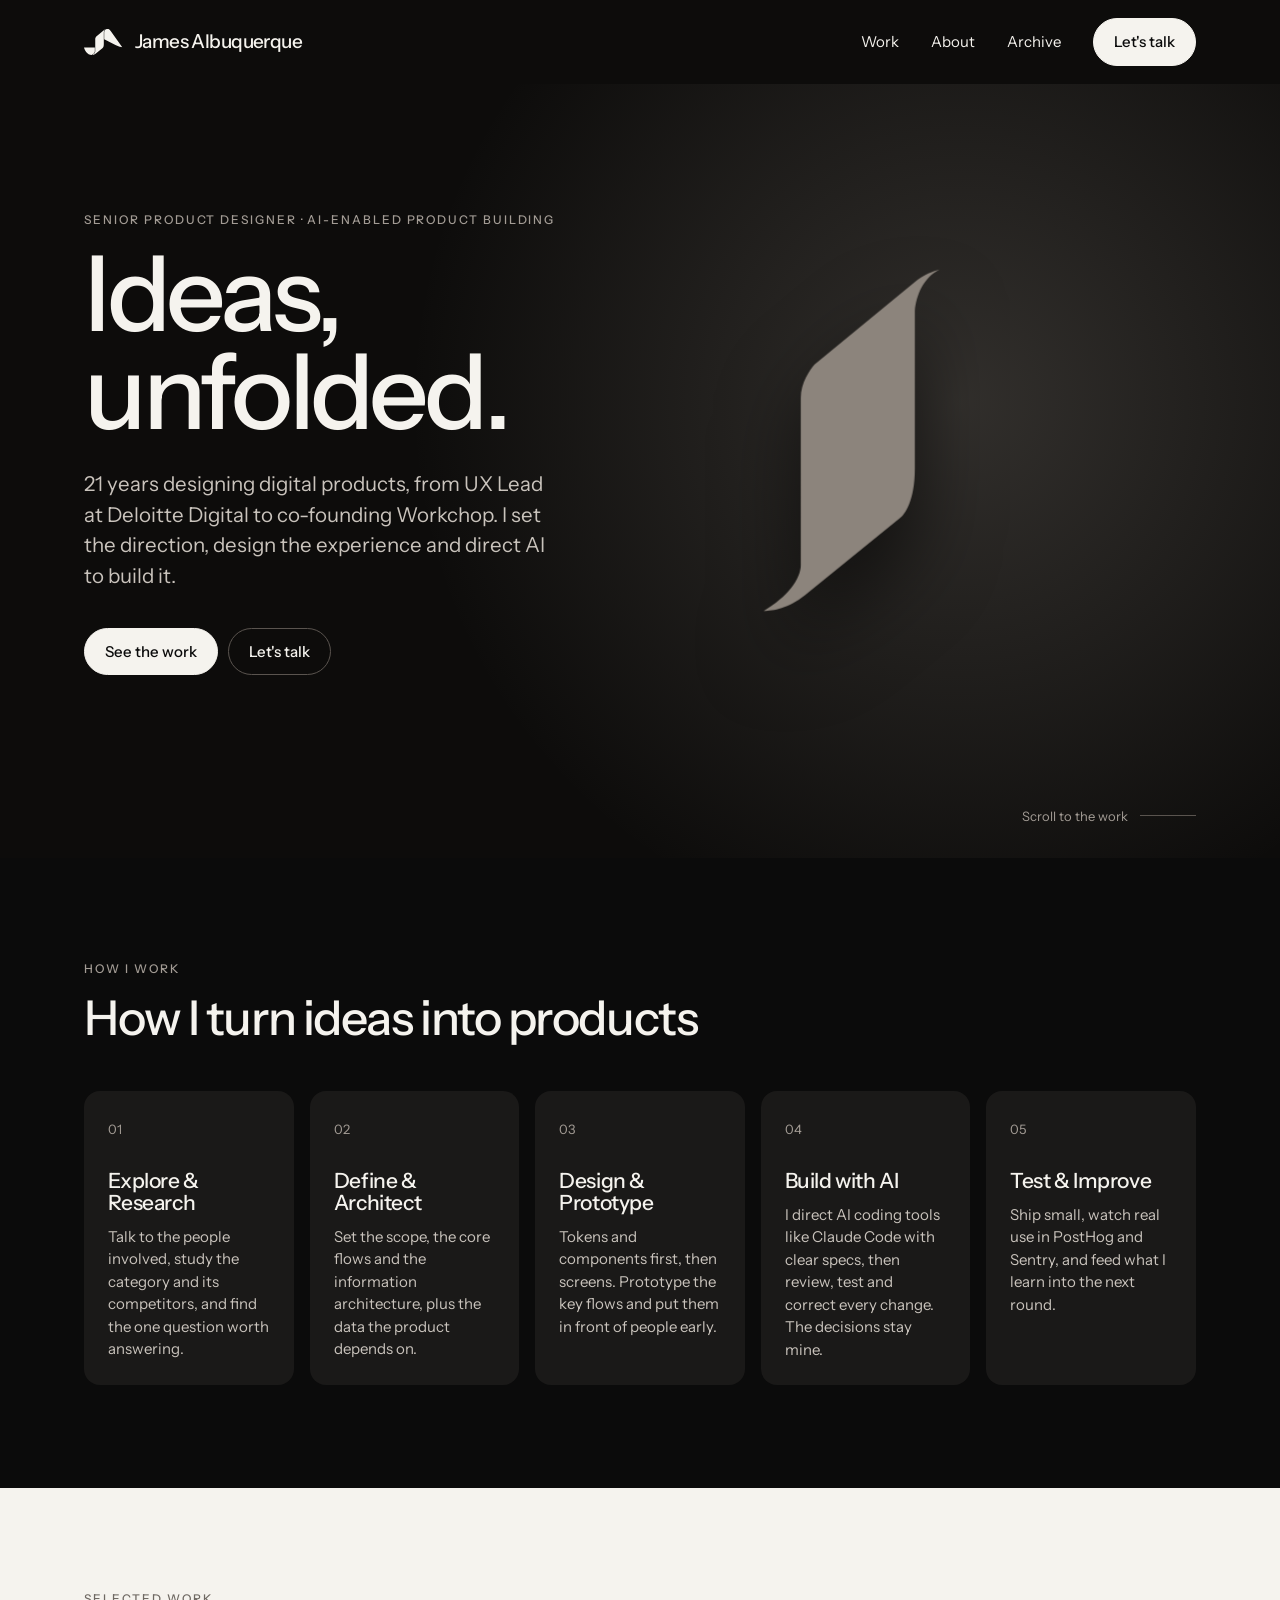
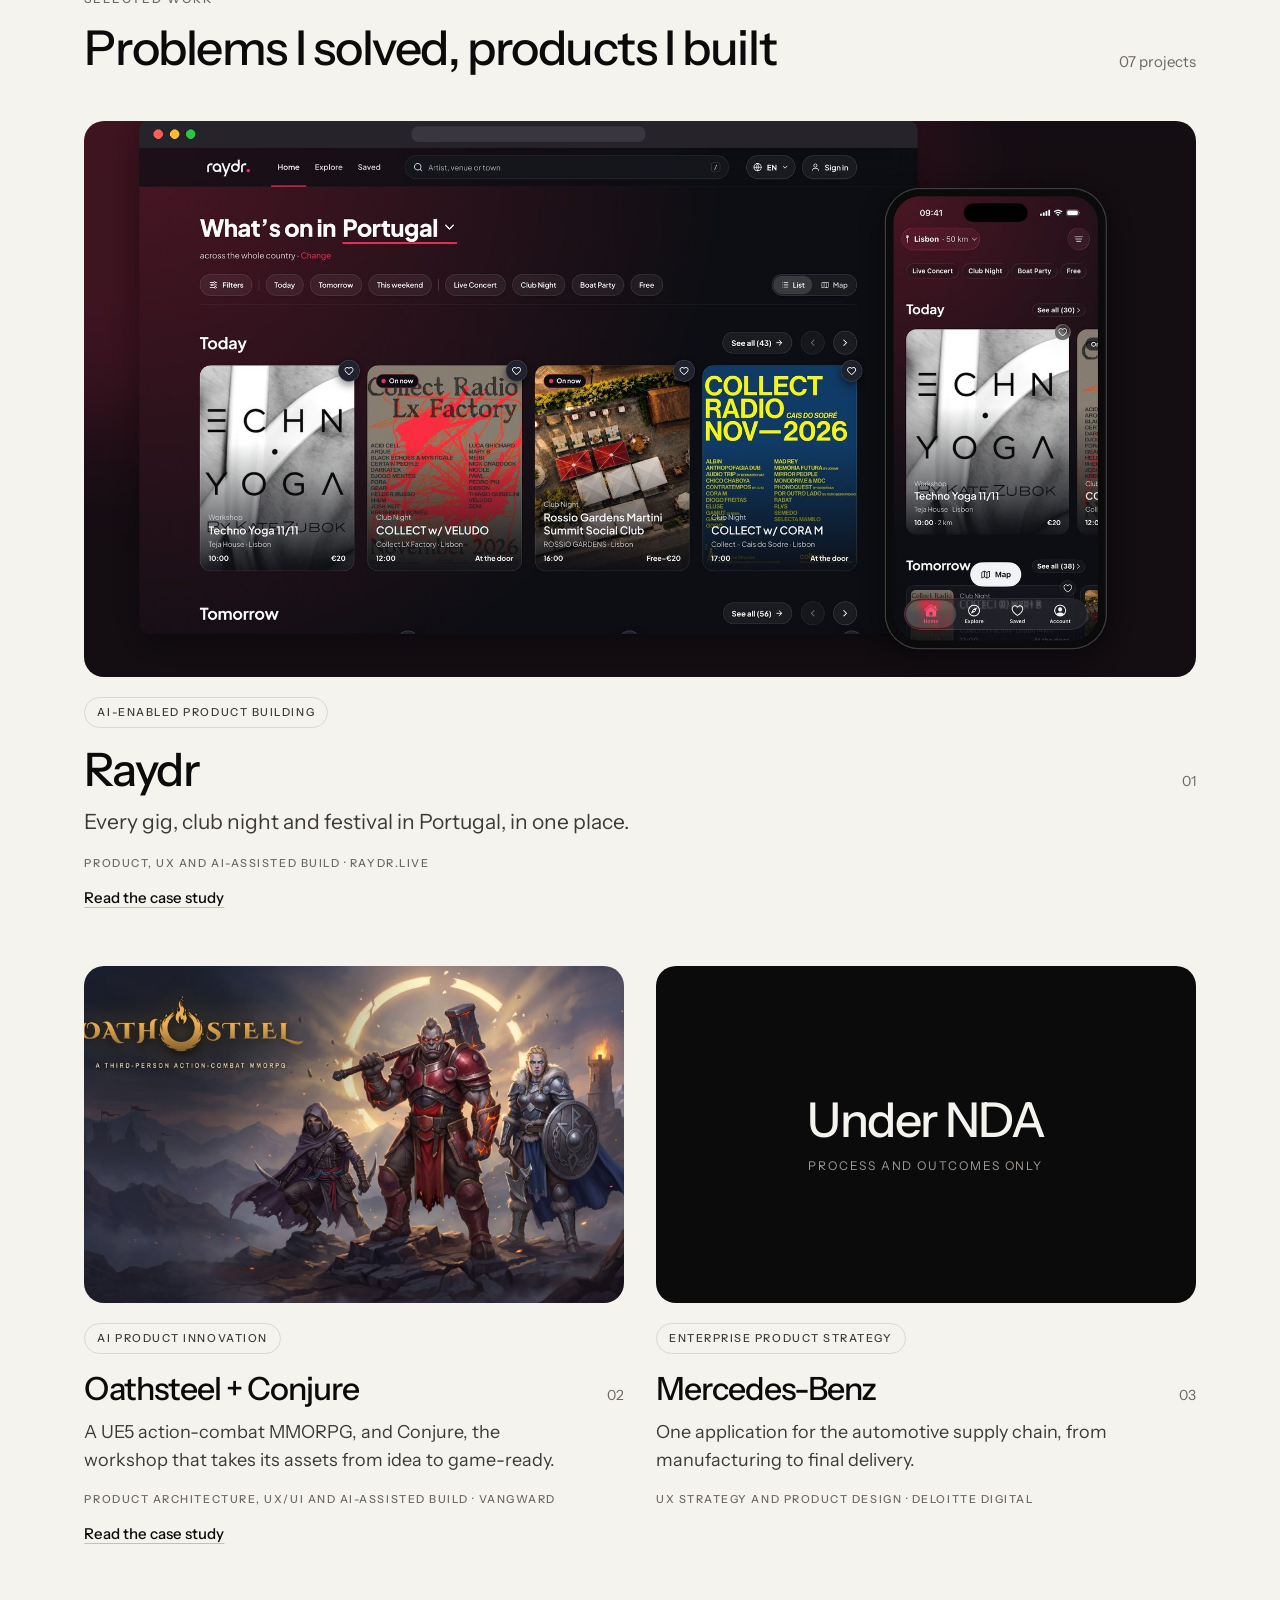
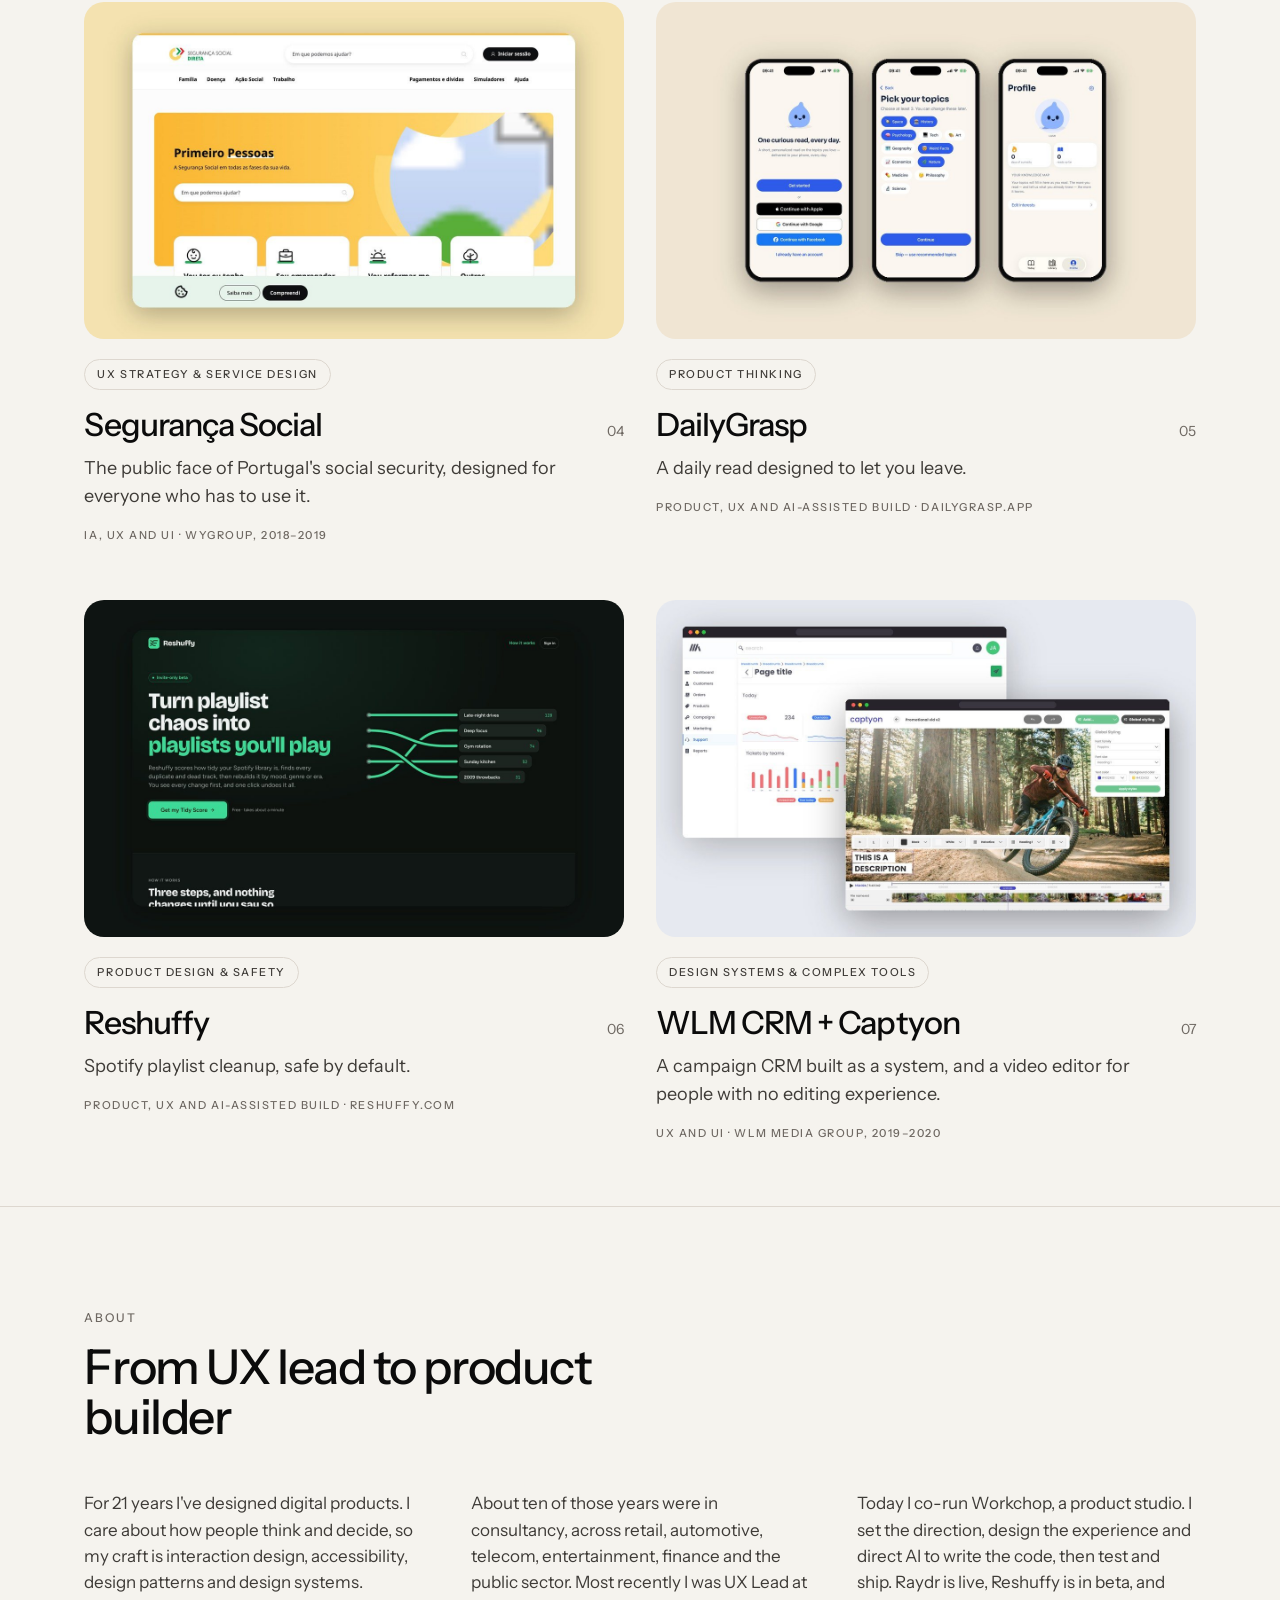
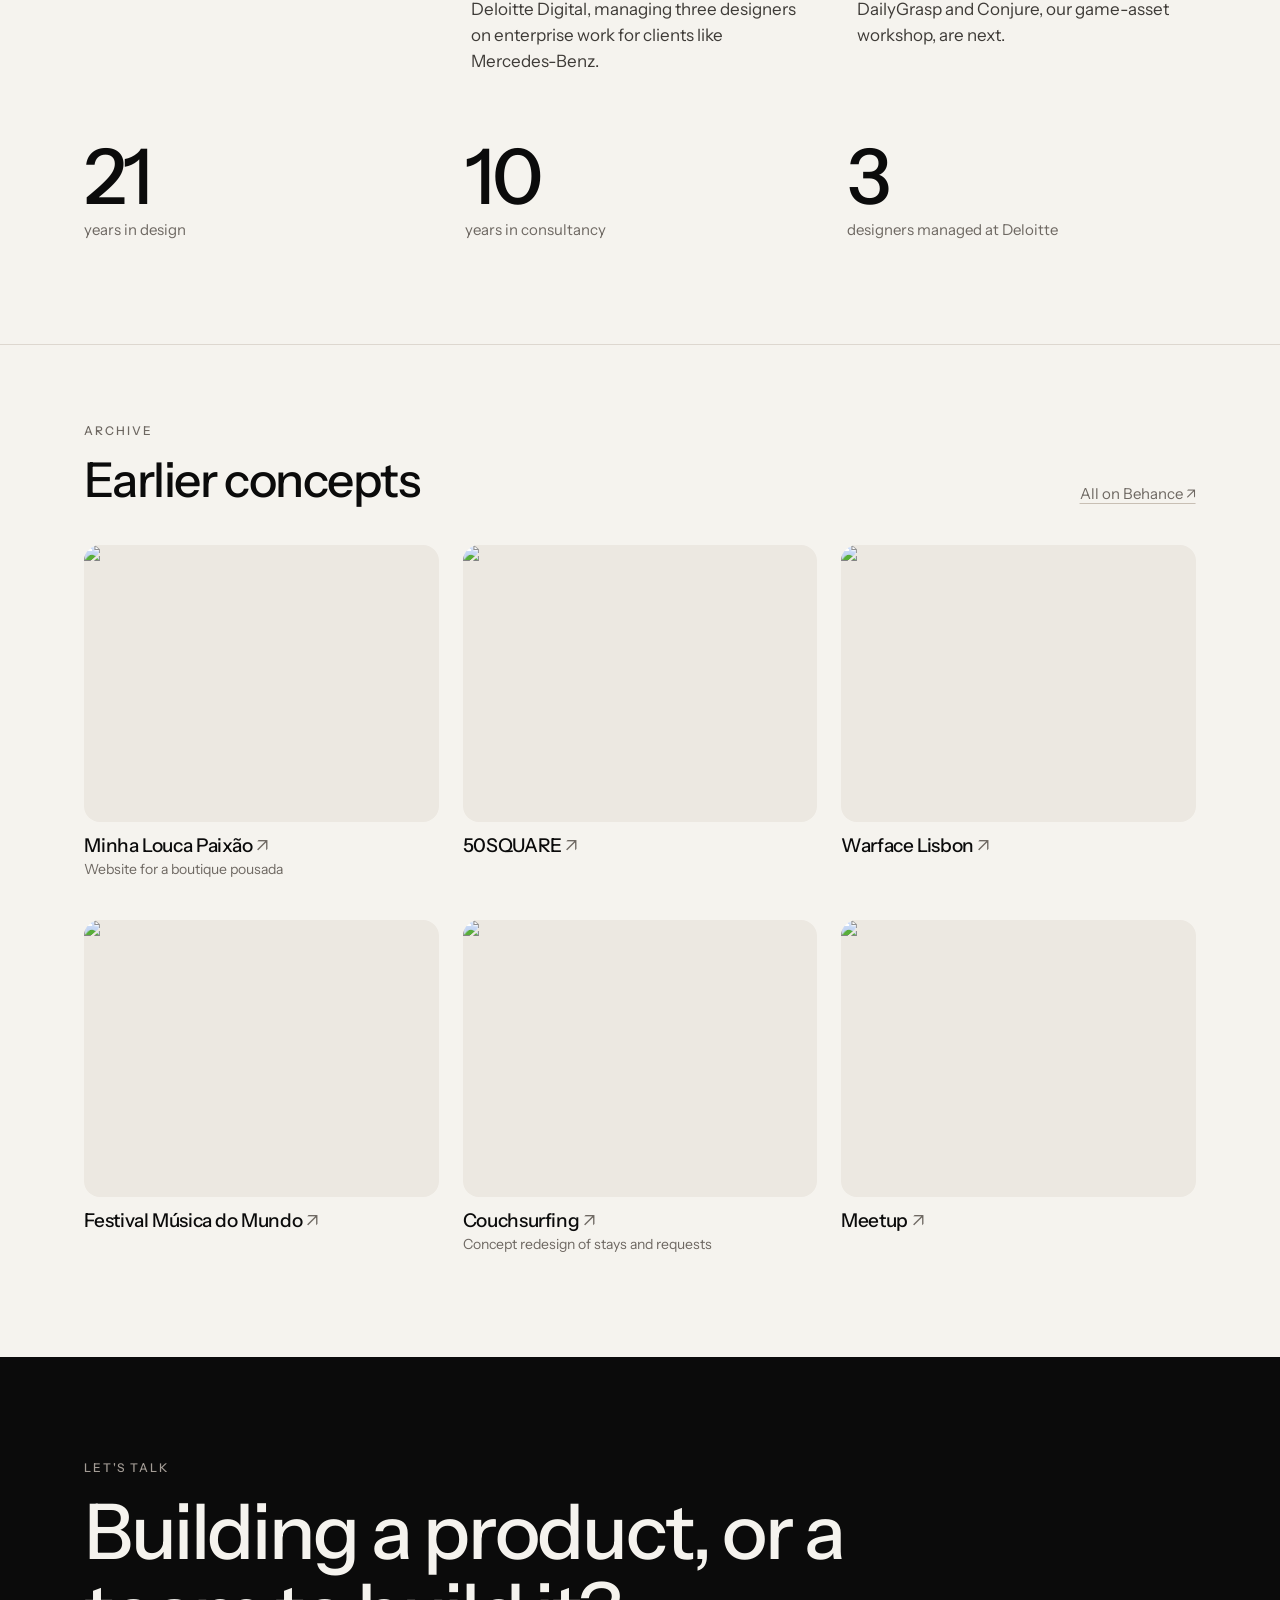
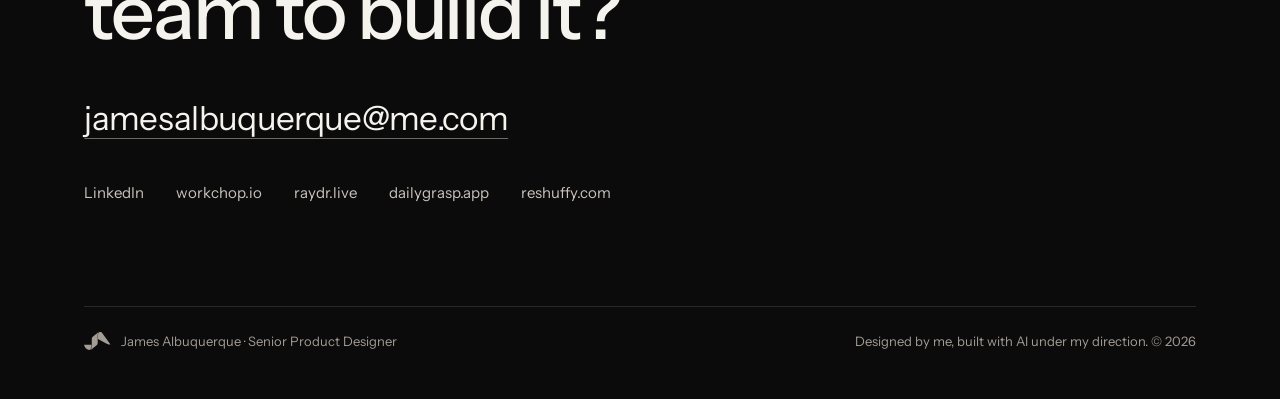
==== index.html @ 9eaddeca "Version the stylesheet link so updates show without a hard refresh Co-Authored-By: Claude Opus 5.5 <" ====
<!doctype html>
<html lang="en">
<head>
<meta charset="utf-8">
<meta name="viewport" content="width=device-width, initial-scale=1">
<title>James Albuquerque · Senior Product Designer</title>
<meta name="description" content="Senior Product Designer with 21 years in digital products, from UX Lead at Deloitte Digital to co-founding Workchop. AI-enabled product building.">
<meta property="og:title" content="James Albuquerque · Senior Product Designer">
<meta property="og:description" content="Ideas, unfolded. 21 years designing digital products. I set the direction, design the experience and direct AI to build it.">
<meta property="og:image" content="https://jamesalbuquerque.com/assets/og.jpg">
<meta property="og:type" content="website">
<meta name="twitter:card" content="summary_large_image">
<link rel="icon" href="assets/favicon.svg" type="image/svg+xml">
<link rel="preconnect" href="https://fonts.googleapis.com">
<link rel="preconnect" href="https://fonts.gstatic.com" crossorigin>
<link rel="stylesheet" href="https://fonts.googleapis.com/css2?family=Instrument+Sans:wght@400;500&display=swap">
<link rel="stylesheet" href="assets/site.css?v=05ca6ed">
</head>
<body>

<svg width="0" height="0" style="position:absolute" aria-hidden="true">
  <symbol id="ja" viewBox="0 0 186 126">
    <path d="M0 89.3013H52.5V108.801C52.500 111.422 50.977 113.938 49.413 115.930C46.879 119.158 43.536 121.727 40.000 123.768L37.000 125.500C16 125.5 2.66667 101.301 0 89.3013Z"/>
    <path d="M122.5 2.06897C118.5 -0.698238 110.714 -0.412355 107 1.30183C100.5 4.30183 98.3333 12.2357 98 15.0692V49.5692L152.5 78.0692C168.1 86.0692 181 88.0692 185.5 88.0692L131 11.5692C127.8 6.76917 124 3.2357 122.5 2.06897Z"/>
    <path d="M56 119.801C50 124.601 44.5 125.5 41 125.5C49.660 120.500 54.5 113.801 54.5 108.801V88.8013V47.8013C54.5 42.6013 57.8333 37.6346 59.5 35.8013L96 5.80127C99 3.30127 103 1.80127 105 1.30127C99 4.30127 96.5 10.8013 96 16.3013V73.8013C96 85.4013 92.3333 90.6346 90.5 91.8013L56 119.801Z"/>
  </symbol>
</svg>

<header class="nav" id="nav">
  <div class="wrap">
    <a class="lockup" href="#top" aria-label="James Albuquerque, home"><svg viewBox="0 0 186 126" aria-hidden="true"><use href="#ja" fill="currentColor"/></svg><span>James Albuquerque</span></a>
    <nav class="links" aria-label="Main">
      <a href="#work">Work</a>
      <a href="#about" class="hide-m">About</a>
      <a href="#archive" class="hide-m">Archive</a>
      <a class="btn dark" href="#contact">Let's talk</a>
    </nav>
  </div>
</header>

<main id="top">
  <section class="stage-hero" id="hero">
    <div class="glow" aria-hidden="true"></div>
    <div class="wrap">
      <div class="copy">
        <p class="eyebrow">Senior Product Designer · AI-enabled Product Building</p>
        <h1>Ideas,<br>unfolded.</h1>
        <p class="lede">21 years designing digital products, from UX Lead at Deloitte Digital to co-founding Workchop. I set the direction, design the experience and direct AI to build it.</p>
        <div class="hero-cta">
          <a class="btn light" href="#work">See the work</a>
          <a class="btn outline" href="#contact">Let's talk</a>
        </div>
      </div>
      <div class="stage" aria-hidden="true">
        <svg id="heroMark" viewBox="-12 -12 210 150">
          <path class="r-bowl" d="M0 89.3013H52.5V108.801C52.500 111.422 50.977 113.938 49.413 115.930C46.879 119.158 43.536 121.727 40.000 123.768L37.000 125.500C16 125.5 2.66667 101.301 0 89.3013Z"/>
          <path class="r-wedge" d="M122.5 2.06897C118.5 -0.698238 110.714 -0.412355 107 1.30183C100.5 4.30183 98.3333 12.2357 98 15.0692V49.5692L152.5 78.0692C168.1 86.0692 181 88.0692 185.5 88.0692L131 11.5692C127.8 6.76917 124 3.2357 122.5 2.06897Z"/>
          <path class="r-stem" d="M56 119.801C50 124.601 44.5 125.5 41 125.5C49.660 120.500 54.5 113.801 54.5 108.801V88.8013V47.8013C54.5 42.6013 57.8333 37.6346 59.5 35.8013L96 5.80127C99 3.30127 103 1.80127 105 1.30127C99 4.30127 96.5 10.8013 96 16.3013V73.8013C96 85.4013 92.3333 90.6346 90.5 91.8013L56 119.801Z"/>
        </svg>
      </div>
    </div>
    <a class="scroll-cue" href="#work">Scroll to the work</a>
  </section>

  <section class="how" aria-labelledby="how-h">
    <div class="wrap">
      <p class="eyebrow">How I work</p>
      <h2 id="how-h">How I turn ideas into products</h2>
      <ol class="steps">
        <li><span class="n">01</span><h3>Explore &amp; Research</h3><p>Talk to the people involved, study the category and its competitors, and find the one question worth answering.</p></li>
        <li><span class="n">02</span><h3>Define &amp; Architect</h3><p>Set the scope, the core flows and the information architecture, plus the data the product depends on.</p></li>
        <li><span class="n">03</span><h3>Design &amp; Prototype</h3><p>Tokens and components first, then screens. Prototype the key flows and put them in front of people early.</p></li>
        <li><span class="n">04</span><h3>Build with AI</h3><p>I direct AI coding tools like Claude Code with clear specs, then review, test and correct every change. The decisions stay mine.</p></li>
        <li><span class="n">05</span><h3>Test &amp; Improve</h3><p>Ship small, watch real use in PostHog and Sentry, and feed what I learn into the next round.</p></li>
      </ol>
    </div>
  </section>

  <section class="work" id="work" aria-labelledby="work-h">
    <div class="wrap">
      <div class="work-head">
        <div><p class="eyebrow">Selected work</p><h2 id="work-h">Problems I solved, products I built</h2></div>
        <span class="count">07 projects</span>
      </div>
      <div class="grid">
        <a class="case wide" href="raydr">
          <div class="cover"><img src="assets/raydr.jpg" alt="Raydr on desktop and mobile, showing what's on in Portugal tonight" width="2000" height="1000"></div>
          <span class="tag">AI-enabled Product Building</span>
          <div class="title-row"><h3>Raydr</h3><span class="num">01</span></div>
          <p>Every gig, club night and festival in Portugal, in one place.</p>
          <span class="role">Product, UX and AI-assisted build · raydr.live</span>
          <span class="more">Read the case study</span>
        </a>
        <a class="case" href="oathsteel">
          <div class="cover"><img src="assets/oathsteel.jpg" alt="Oathsteel key art: three warriors from the game's factions" width="968" height="540" loading="lazy"></div>
          <span class="tag">AI Product Innovation</span>
          <div class="title-row"><h3>Oathsteel + Conjure</h3><span class="num">02</span></div>
          <p>A UE5 action-combat MMORPG, and Conjure, the workshop that takes its assets from idea to game-ready.</p>
          <span class="role">Product architecture, UX/UI and AI-assisted build · Vangward</span>
          <span class="more">Read the case study</span>
        </a>
        <div class="case">
          <div class="cover nda"><strong>Under NDA</strong><span>Process and outcomes only</span></div>
          <span class="tag">Enterprise Product Strategy</span>
          <div class="title-row"><h3>Mercedes-Benz</h3><span class="num">03</span></div>
          <p>One application for the automotive supply chain, from manufacturing to final delivery.</p>
          <span class="role">UX strategy and product design · Deloitte Digital</span>
        </div>
        <div class="case">
          <div class="cover"><img src="assets/seguranca-social.jpg" alt="Segurança Social website screens" width="1216" height="760" loading="lazy"></div>
          <span class="tag">UX Strategy &amp; Service Design</span>
          <div class="title-row"><h3>Segurança Social</h3><span class="num">04</span></div>
          <p>The public face of Portugal's social security, designed for everyone who has to use it.</p>
          <span class="role">IA, UX and UI · WYgroup, 2018–2019</span>
        </div>
        <div class="case">
          <div class="cover"><img src="assets/dailygrasp.jpg" alt="DailyGrasp app screens" width="1216" height="760" loading="lazy"></div>
          <span class="tag">Product Thinking</span>
          <div class="title-row"><h3>DailyGrasp</h3><span class="num">05</span></div>
          <p>A daily read designed to let you leave.</p>
          <span class="role">Product, UX and AI-assisted build · dailygrasp.app</span>
        </div>
        <div class="case">
          <div class="cover"><img src="assets/reshuffy.jpg" alt="Reshuffy playlist cleanup screens" width="1216" height="760" loading="lazy"></div>
          <span class="tag">Product Design &amp; Safety</span>
          <div class="title-row"><h3>Reshuffy</h3><span class="num">06</span></div>
          <p>Spotify playlist cleanup, safe by default.</p>
          <span class="role">Product, UX and AI-assisted build · reshuffy.com</span>
        </div>
        <div class="case">
          <div class="cover"><img src="assets/wlm-captyon.jpg" alt="WLM CRM and Captyon video editor screens" width="1216" height="760" loading="lazy"></div>
          <span class="tag">Design Systems &amp; Complex Tools</span>
          <div class="title-row"><h3>WLM CRM + Captyon</h3><span class="num">07</span></div>
          <p>A campaign CRM built as a system, and a video editor for people with no editing experience.</p>
          <span class="role">UX and UI · WLM Media Group, 2019–2020</span>
        </div>
      </div>
    </div>
  </section>

  <section class="about" id="about" aria-labelledby="about-h">
    <div class="wrap">
      <p class="eyebrow">About</p>
      <h2 id="about-h">From UX lead to product builder</h2>
      <div class="cols">
        <p>For 21 years I've designed digital products. I care about how people think and decide, so my craft is interaction design, accessibility, design patterns and design systems.</p>
        <p>About ten of those years were in consultancy, across retail, automotive, telecom, entertainment, finance and the public sector. Most recently I was UX Lead at Deloitte Digital, managing three designers on enterprise work for clients like Mercedes-Benz.</p>
        <p>Today I co-run Workchop, a product studio. I set the direction, design the experience and direct AI to write the code, then test and ship. Raydr is live, Reshuffy is in beta, and DailyGrasp and Conjure, our game-asset workshop, are next.</p>
      </div>
      <div class="stats">
        <div><b>21</b><span>years in design</span></div>
        <div><b>10</b><span>years in consultancy</span></div>
        <div><b>3</b><span>designers managed at Deloitte</span></div>
      </div>
    </div>
  </section>

  <section class="archive" id="archive" aria-labelledby="arch-h">
    <div class="wrap">
      <div class="work-head" style="margin-bottom:0">
        <div><p class="eyebrow">Archive</p><h2 id="arch-h">Earlier concepts</h2></div>
        <a class="count" href="https://www.behance.net/jamesalbuquerque" target="_blank" rel="noopener">All on Behance ↗</a>
      </div>
      <div class="arch-grid">
        <a class="arch" href="https://www.behance.net/gallery/18510419/Minha-Louca-Paixao" target="_blank" rel="noopener">
          <div class="cover"><img src="https://mir-s3-cdn-cf.behance.net/projects/404/18510419.548e0acb9b30e.png" alt="Minha Louca Paixão cover" loading="lazy"></div>
          <h3>Minha Louca Paixão <span aria-hidden="true">↗</span></h3><p>Website for a boutique pousada</p>
        </a>
        <a class="arch" href="https://www.behance.net/gallery/16834649/50SQUARE" target="_blank" rel="noopener">
          <div class="cover"><img src="https://mir-s3-cdn-cf.behance.net/projects/404/16834649.548b92c5024e8.jpg" alt="50SQUARE cover" loading="lazy"></div>
          <h3>50SQUARE <span aria-hidden="true">↗</span></h3>
        </a>
        <a class="arch" href="https://www.behance.net/gallery/18182931/Warface-Lisbon" target="_blank" rel="noopener">
          <div class="cover"><img src="https://mir-s3-cdn-cf.behance.net/projects/404/18182931.548d8e25e2015.jpg" alt="Warface Lisbon cover" loading="lazy"></div>
          <h3>Warface Lisbon <span aria-hidden="true">↗</span></h3>
        </a>
        <a class="arch" href="https://www.behance.net/gallery/18357269/Festival-Musica-do-Mundo" target="_blank" rel="noopener">
          <div class="cover"><img src="https://mir-s3-cdn-cf.behance.net/projects/404/18357269.548dd0a2c4ffe.png" alt="Festival Música do Mundo cover" loading="lazy"></div>
          <h3>Festival Música do Mundo <span aria-hidden="true">↗</span></h3>
        </a>
        <a class="arch" href="https://www.behance.net/gallery/11444147/Couchsurfing" target="_blank" rel="noopener">
          <div class="cover"><img src="https://mir-s3-cdn-cf.behance.net/projects/404/11444147.548165ac8baaf.jpg" alt="Couchsurfing cover" loading="lazy"></div>
          <h3>Couchsurfing <span aria-hidden="true">↗</span></h3><p>Concept redesign of stays and requests</p>
        </a>
        <a class="arch" href="https://www.behance.net/gallery/10988175/Meetup" target="_blank" rel="noopener">
          <div class="cover"><img src="https://mir-s3-cdn-cf.behance.net/projects/404/10988175.5480c1a993804.jpg" alt="Meetup cover" loading="lazy"></div>
          <h3>Meetup <span aria-hidden="true">↗</span></h3>
        </a>
      </div>
    </div>
  </section>

</main>

<footer class="contact" id="contact">
  <div class="wrap">
    <p class="eyebrow">Let's talk</p>
    <h2>Building a product, or a team to build it?</h2>
    <a class="mail" href="mailto:jamesalbuquerque@me.com">jamesalbuquerque@me.com</a>
    <ul class="ext">
      <li><a href="https://www.linkedin.com/in/jamesalbuquerque" target="_blank" rel="noopener">LinkedIn</a></li>
      <li><a href="https://workchop.io" target="_blank" rel="noopener">workchop.io</a></li>
      <li><a href="https://raydr.live" target="_blank" rel="noopener">raydr.live</a></li>
      <li><a href="https://dailygrasp.app" target="_blank" rel="noopener">dailygrasp.app</a></li>
      <li><a href="https://reshuffy.com" target="_blank" rel="noopener">reshuffy.com</a></li>
    </ul>
    <div class="foot">
      <span class="lockup"><svg viewBox="0 0 186 126" aria-hidden="true"><use href="#ja" fill="currentColor"/></svg>James Albuquerque · Senior Product Designer</span>
      <span>Designed by me, built with AI under my direction. © 2026</span>
    </div>
  </div>
</footer>

<script>
  // Dark nav while the dark hero is on screen; paper nav after it.
  (function () {
    var nav = document.getElementById('nav'), hero = document.getElementById('hero');
    if (!('IntersectionObserver' in window)) return;
    nav.classList.add('on-dark');
    new IntersectionObserver(function (e) { nav.classList.toggle('on-dark', e[0].isIntersecting); }, { rootMargin: '-84px 0px 0px 0px' }).observe(hero);
    // Pause the logo loop while it's off screen.
    new IntersectionObserver(function (e) { hero.classList.toggle('paused', !e[0].isIntersecting); }).observe(hero);
  })();
</script>
</body>
</html>
---- assets/site.css ----
:root {
  --paper: #F5F3EE; --paper-2: #ECE8E1; --ink: #0B0B0B; --graphite: #3E3B37; --muted: #6E6862; --line: #DDD7CF; --sand: #C8BFB4;
  --stem: #746F6B; --bowl: #D9D9D9; --wedge: #4B4744;
  --font: "Instrument Sans", "Helvetica Neue", Arial, sans-serif;
  --pad: clamp(20px, 6.6vw, 96px);
}
* { box-sizing: border-box; }
html { scroll-behavior: smooth; }
body { margin: 0; background: var(--paper); color: var(--ink); font-family: var(--font); font-size: 17px; line-height: 1.55; -webkit-font-smoothing: antialiased; }
a { color: inherit; }
img { display: block; max-width: 100%; height: auto; }
.wrap { max-width: 1440px; margin: 0 auto; padding: 0 var(--pad); }
.eyebrow { font-size: 12px; font-weight: 500; letter-spacing: .16em; text-transform: uppercase; color: var(--muted); margin: 0 0 14px; }
h1, h2, h3 { font-weight: 500; letter-spacing: -0.03em; line-height: 1.05; margin: 0; }
h2 { font-size: clamp(32px, 4vw, 48px); }

/* Nav */
.nav { position: sticky; top: 0; z-index: 10; background: color-mix(in srgb, var(--paper) 88%, transparent); backdrop-filter: blur(10px); -webkit-backdrop-filter: blur(10px); }
.nav .wrap { display: flex; align-items: center; justify-content: space-between; height: 84px; gap: 16px; }
.lockup { display: flex; align-items: center; gap: 12px; text-decoration: none; font-weight: 500; font-size: 19px; letter-spacing: -0.03em; white-space: nowrap; }
.lockup svg { height: 26px; width: auto; }
.links { display: flex; align-items: center; gap: 32px; font-size: 15px; }
.links a { text-decoration: none; }
.links a:hover { text-decoration: underline; text-underline-offset: 4px; }
.btn { display: inline-flex; align-items: center; gap: 8px; border-radius: 999px; padding: 11px 20px; font-size: 15px; font-weight: 500; text-decoration: none; border: 1px solid var(--ink); }
.btn.dark { background: var(--ink); color: var(--paper); }
.btn.dark:hover { background: var(--graphite); border-color: var(--graphite); }
.btn.ghost:hover { background: var(--paper-2); }
@media (max-width: 760px) { .links .hide-m { display: none; } .links { gap: 18px; } .lockup span { display: none; } }

/* Hero */
.hero .wrap { display: grid; grid-template-columns: 1.25fr 1fr; gap: 48px; align-items: center; padding-top: clamp(40px, 7vw, 96px); padding-bottom: clamp(56px, 8vw, 120px); }
.hero h1 { font-size: clamp(48px, 7.4vw, 104px); }
.lede { font-size: clamp(18px, 1.6vw, 22px); color: var(--graphite); max-width: 34ch; margin: 28px 0 32px; line-height: 1.5; }
.roles { display: flex; flex-wrap: wrap; gap: 20px 40px; margin: 0; padding: 0; list-style: none; }
.roles li { font-size: 15px; font-weight: 500; }
.roles small { display: block; font-size: 11px; letter-spacing: .16em; text-transform: uppercase; color: var(--muted); font-weight: 500; margin-bottom: 4px; }
.hero-cta { display: flex; flex-wrap: wrap; gap: 10px; margin-top: 36px; }
.mark-tile { aspect-ratio: 1; border-radius: 28px; background: linear-gradient(140deg, #FBFAF7 0%, #EEE9E1 60%, #E6DED2 100%); display: grid; place-items: center; }
.mark-tile svg { width: 64%; height: auto; overflow: visible; }
.mark-tile path { transform-box: fill-box; }
.m-stem { fill: var(--stem); }
.m-bowl { fill: var(--bowl); transform-origin: 100% 50%; }
.m-wedge { fill: var(--wedge); transform-origin: 0% 50%; }
.play .m-stem { animation: rise .7s cubic-bezier(.2,.8,.2,1) .2s both; }
.play .m-bowl { animation: flip .85s cubic-bezier(.45,0,.2,1) .75s both; }
.play .m-wedge { animation: flip .85s cubic-bezier(.45,0,.2,1) 1.05s both; }
@keyframes rise { from { opacity: 0; transform: translateY(12%) scaleY(.55); } to { opacity: 1; transform: none; } }
@keyframes flip { from { transform: scaleX(0); } to { transform: none; } }
@media (prefers-reduced-motion: reduce) { .play path { animation: none !important; } html { scroll-behavior: auto; } }
@media (max-width: 860px) { .hero .wrap { grid-template-columns: 1fr; } .mark-tile { max-width: 360px; width: 100%; order: -1; } }

/* How I work */
.how { background: var(--ink); color: var(--paper); }
.how .wrap { padding-top: clamp(64px, 8vw, 120px); padding-bottom: clamp(64px, 8vw, 120px); }
.how .eyebrow { color: #A39C95; }
.steps { display: grid; grid-template-columns: repeat(5, 1fr); gap: 16px; margin: 48px 0 0; padding: 0; list-style: none; }
.steps li { background: #1A1918; border-radius: 16px; padding: 24px; }
.steps .n { font-size: 13px; color: #A39C95; }
.steps h3 { font-size: 21px; letter-spacing: -0.02em; margin: 28px 0 12px; }
.steps p { margin: 0; font-size: 15px; color: #C9C3BC; line-height: 1.5; }
@media (max-width: 1100px) { .steps { grid-template-columns: repeat(2, 1fr); } }
@media (max-width: 560px) { .steps { grid-template-columns: 1fr; } }

/* Work */
.work .wrap { padding-top: clamp(64px, 8vw, 120px); padding-bottom: clamp(40px, 5vw, 64px); }
.work-head { display: flex; justify-content: space-between; align-items: end; gap: 16px; margin-bottom: 48px; }
.work-head .count { color: var(--muted); font-size: 15px; white-space: nowrap; }
.grid { display: grid; grid-template-columns: 1fr 1fr; gap: 56px 32px; }
.case { text-decoration: none; display: block; }
.case.wide { grid-column: 1 / -1; }
.cover { border-radius: 20px; overflow: hidden; background: var(--paper-2); aspect-ratio: 608 / 380; }
.case.wide .cover { aspect-ratio: 2 / 1; }
.cover img { width: 100%; height: 100%; object-fit: cover; transition: transform .6s cubic-bezier(.2,.8,.2,1); }
.case:hover .cover img { transform: scale(1.025); }
.cover.nda { background: var(--ink); color: var(--paper); display: grid; place-content: center; text-align: center; padding: 24px; }
.cover.nda strong { font-size: clamp(32px, 4vw, 48px); font-weight: 500; letter-spacing: -0.03em; line-height: 1.1; }
.cover.nda span { font-size: 12px; letter-spacing: .16em; text-transform: uppercase; color: #A39C95; margin-top: 10px; }
.tag { display: inline-block; margin-top: 20px; border: 1px solid var(--line); border-radius: 999px; padding: 6px 12px; font-size: 11px; letter-spacing: .14em; text-transform: uppercase; font-weight: 500; color: var(--graphite); }
.title-row { display: flex; justify-content: space-between; align-items: baseline; gap: 16px; margin-top: 18px; }
.title-row h3 { font-size: clamp(26px, 2.5vw, 34px); }
.case.wide .title-row h3 { font-size: clamp(34px, 3.6vw, 48px); }
.title-row .num { color: var(--muted); font-size: 14px; }
.case p { margin: 12px 0 0; font-size: 18px; color: var(--graphite); max-width: 40ch; }
.case.wide p { font-size: 21px; max-width: 60ch; }
.case .role { display: block; margin-top: 16px; font-size: 11px; letter-spacing: .14em; text-transform: uppercase; color: var(--muted); font-weight: 500; }
.case .more { display: inline-block; margin-top: 14px; font-size: 15px; font-weight: 500; text-decoration: underline; text-underline-offset: 4px; text-decoration-color: var(--sand); }
.case:hover .more { text-decoration-color: var(--ink); }
@media (max-width: 760px) { .grid { grid-template-columns: 1fr; gap: 48px; } .case.wide .cover { aspect-ratio: 608 / 380; } .work-head { flex-direction: column; align-items: start; } }

/* About */
.about .wrap { padding-top: clamp(64px, 8vw, 120px); padding-bottom: clamp(64px, 8vw, 120px); border-top: 1px solid var(--line); }
.about h2 { max-width: 18ch; }
.cols { display: grid; grid-template-columns: repeat(3, 1fr); gap: 48px; margin-top: 48px; }
.cols p { margin: 0; color: var(--graphite); }
.stats { display: grid; grid-template-columns: repeat(3, 1fr); gap: 32px; margin-top: 64px; }
.stats b { display: block; font-size: clamp(56px, 6vw, 80px); font-weight: 500; letter-spacing: -0.04em; line-height: 1; }
.stats span { color: var(--muted); font-size: 15px; }
@media (max-width: 860px) { .cols { grid-template-columns: 1fr; gap: 20px; } .stats { grid-template-columns: 1fr 1fr; } }

/* Archive */
.archive .wrap { padding-top: clamp(48px, 6vw, 96px); padding-bottom: clamp(64px, 8vw, 120px); border-top: 1px solid var(--line); }
.archive .grid { margin-top: 40px; }
.archive .cover { aspect-ratio: 608 / 276; }
.archive h3 { font-size: 21px; letter-spacing: -0.02em; margin-top: 16px; }
.archive .grid p { margin: 6px 0 0; color: var(--muted); font-size: 15px; }

/* PDF band */
.pdf .wrap { padding-bottom: clamp(64px, 8vw, 120px); }
.pdf-card { background: var(--paper-2); border-radius: 24px; padding: clamp(28px, 4vw, 56px); display: flex; flex-wrap: wrap; justify-content: space-between; align-items: center; gap: 24px; }
.pdf-card h2 { font-size: clamp(26px, 3vw, 38px); }
.pdf-card p { margin: 10px 0 0; color: var(--graphite); }

/* Contact */
.contact { background: var(--ink); color: var(--paper); }
.contact .wrap { padding-top: clamp(64px, 8vw, 140px); padding-bottom: 48px; }
.contact .eyebrow { color: #A39C95; }
.contact h2 { font-size: clamp(40px, 6vw, 80px); max-width: 16ch; }
.mail { display: inline-block; margin-top: 40px; font-size: clamp(22px, 2.6vw, 34px); letter-spacing: -0.02em; text-decoration: underline; text-underline-offset: 8px; text-decoration-thickness: 1px; text-decoration-color: #6E6862; }
.mail:hover { text-decoration-color: var(--paper); }
.ext { display: flex; flex-wrap: wrap; gap: 12px 32px; margin: 36px 0 0; padding: 0; list-style: none; font-size: 15px; }
.ext a { color: #C9C3BC; text-decoration: none; }
.ext a:hover { color: var(--paper); text-decoration: underline; text-underline-offset: 4px; }
.foot { display: flex; flex-wrap: wrap; justify-content: space-between; align-items: center; gap: 16px; margin-top: clamp(64px, 8vw, 120px); padding-top: 24px; border-top: 1px solid #2B2826; font-size: 13px; color: #A39C95; }
.foot .lockup { font-size: 13px; font-weight: 400; letter-spacing: 0; gap: 10px; }
.foot .lockup svg { height: 18px; }
:focus-visible { outline: 2px solid var(--graphite); outline-offset: 3px; border-radius: 4px; }
.how :focus-visible, .contact :focus-visible, .stage-hero :focus-visible, .nav.on-dark :focus-visible { outline-color: var(--paper); }

/* ---------- Case study pages ---------- */
.case-head .wrap { padding-top: clamp(40px, 6vw, 88px); padding-bottom: clamp(40px, 5vw, 64px); }
.case-head h1 { font-size: clamp(56px, 8.4vw, 120px); }
.case-head .lede { max-width: 46ch; margin: 24px 0 0; }
.meta { display: grid; grid-template-columns: repeat(4, auto); justify-content: space-between; gap: 24px 40px; margin: 48px 0 0; padding: 24px 0 0; border-top: 1px solid var(--line); }
.meta dt { font-size: 11px; letter-spacing: .16em; text-transform: uppercase; color: var(--muted); font-weight: 500; margin-bottom: 6px; }
.meta dd { margin: 0; font-size: 16px; font-weight: 500; }
@media (max-width: 860px) { .meta { grid-template-columns: 1fr 1fr; } }
.hero-img { border-radius: 24px; overflow: hidden; }
.hero-img.nda { background: #1C1719; color: var(--paper); padding: clamp(32px, 6vw, 80px); }
.hero-img.nda .eyebrow { color: #A39C95; }
.hero-img.nda h2 { font-size: clamp(44px, 7vw, 96px); margin: 24px 0 32px; }
.hero-img.nda p { margin: 0; max-width: 46ch; color: #C9C3BC; font-size: clamp(18px, 1.6vw, 22px); }
.block .wrap { padding-top: clamp(56px, 7vw, 112px); padding-bottom: clamp(56px, 7vw, 112px); }
.block.dark { background: var(--ink); color: var(--paper); }
.block.dark .eyebrow { color: #A39C95; }
.two { display: grid; grid-template-columns: 1fr 1fr; gap: 48px 96px; }
.two h2 { font-size: clamp(30px, 3.4vw, 46px); margin-bottom: 24px; }
.two p { margin: 0; color: var(--graphite); font-size: 18px; }
.statement { margin-top: clamp(48px, 6vw, 88px); }
.statement p { margin: 0; font-size: clamp(20px, 2vw, 26px); letter-spacing: -0.01em; line-height: 1.45; max-width: 60ch; }
@media (max-width: 860px) { .two { grid-template-columns: 1fr; } }
.cards { display: grid; grid-template-columns: repeat(var(--n, 5), 1fr); gap: 16px; margin: 48px 0 0; padding: 0; list-style: none; }
.cards li { background: #1A1918; border-radius: 16px; padding: 24px; }
.block:not(.dark) .cards li { background: #fff; }
.cards .n { font-size: 13px; color: #A39C95; }
.cards h3 { font-size: 22px; letter-spacing: -0.02em; margin: 28px 0 12px; line-height: 1.15; }
.cards p { margin: 0; font-size: 15px; color: #C9C3BC; line-height: 1.5; }
.block:not(.dark) .cards p { color: var(--graphite); }
@media (max-width: 1100px) { .cards { grid-template-columns: repeat(2, 1fr); } }
@media (max-width: 560px) { .cards { grid-template-columns: 1fr; } }
.pipeline { display: grid; grid-template-columns: repeat(4, 1fr); gap: 32px; margin: 48px 0 0; padding: 0; list-style: none; }
.pipeline h3 { font-size: 21px; letter-spacing: -0.02em; margin-bottom: 10px; }
.pipeline p { margin: 0; font-size: 16px; color: var(--graphite); }
@media (max-width: 860px) { .pipeline { grid-template-columns: 1fr 1fr; } }
@media (max-width: 520px) { .pipeline { grid-template-columns: 1fr; } }
.statband { background: var(--sand); border-radius: 24px; padding: clamp(28px, 4vw, 48px); display: grid; grid-template-columns: repeat(4, 1fr); gap: 24px; margin-top: 56px; }
.statband b { display: block; white-space: nowrap; font-size: clamp(36px, 4.4vw, 64px); font-weight: 500; letter-spacing: -0.04em; line-height: 1; }
.statband span { display: block; margin-top: 10px; font-size: 15px; color: var(--graphite); }
@media (max-width: 860px) { .statband { grid-template-columns: 1fr 1fr; } }
.shots { display: grid; grid-template-columns: 360fr 864fr; gap: 24px; }
.shots img, .wide-img img { border-radius: 20px; width: 100%; }
.wide-img { margin-top: 24px; }
@media (max-width: 760px) { .shots { grid-template-columns: 1fr; } }
.ladder { display: flex; flex-wrap: wrap; gap: 12px; margin: 24px 0 0; padding: 0; list-style: none; counter-reset: rung; }
.ladder li { flex: 1 1 160px; background: var(--ink); color: var(--paper); border-radius: 14px; padding: 16px 20px; font-size: 20px; letter-spacing: -0.02em; }
.ladder li small { display: block; font-size: 12px; color: #A39C95; letter-spacing: 0; margin-bottom: 4px; }
.ladder li:last-child { background: #9C1C22; }
.ladder li:last-child small { color: #F0C9CB; }
.split { display: grid; grid-template-columns: 1fr 1.1fr; gap: 48px; align-items: center; }
.split img { border-radius: 20px; }
@media (max-width: 860px) { .split { grid-template-columns: 1fr; } }
.next { border-top: 1px solid var(--line); }
.next .wrap { padding-top: 48px; padding-bottom: 72px; }
.next a { text-decoration: none; font-size: clamp(36px, 5vw, 64px); font-weight: 500; letter-spacing: -0.03em; line-height: 1.1; }
.next a:hover { text-decoration: underline; text-underline-offset: 8px; text-decoration-thickness: 2px; }
.back { display: inline-block; margin-bottom: 24px; font-size: 15px; text-decoration: none; color: var(--muted); }
.back:hover { color: var(--ink); }
.arch-grid { display: grid; grid-template-columns: repeat(3, 1fr); gap: 40px 24px; margin-top: 40px; }
.arch { text-decoration: none; display: block; }
.arch .cover { aspect-ratio: 404 / 316; border-radius: 16px; }
.arch:hover .cover img { transform: scale(1.03); }
.arch h3 { font-size: 19px; letter-spacing: -0.02em; margin-top: 14px; }
.arch h3 span { color: var(--muted); font-weight: 400; }
.arch p { margin: 4px 0 0; color: var(--muted); font-size: 14px; line-height: 1.4; }
a.count { text-decoration: underline; text-underline-offset: 4px; text-decoration-color: var(--sand); }
@media (max-width: 1000px) { .arch-grid { grid-template-columns: repeat(2, 1fr); } }
.arch .cover img { color: transparent; }

/* ---------- Hero B: Ribbon Stage ---------- */
.nav { transition: background-color .35s ease, color .35s ease; }
.nav.on-dark { background: #0D0C0B; color: var(--paper); }
.nav.on-dark .btn.dark { background: var(--paper); color: var(--ink); border-color: var(--paper); }
.stage-hero { position: relative; overflow: hidden; background: #0D0C0B; color: var(--paper); }
.stage-hero .glow { position: absolute; width: min(1100px, 120vw); aspect-ratio: 1; right: -18%; top: -30%; border-radius: 50%; background: radial-gradient(closest-side, rgba(200, 191, 180, .2), rgba(200, 191, 180, 0)); animation: drift 14s ease-in-out infinite alternate; pointer-events: none; }
@keyframes drift { to { transform: translate(-8%, 10%); } }
.stage-hero .wrap { position: relative; display: grid; grid-template-columns: 1fr 1.15fr; align-items: center; gap: 32px; min-height: min(86vh, 860px); padding-top: 40px; padding-bottom: 96px; }
.stage-hero .eyebrow { color: #A39C95; }
.stage-hero h1 { font-size: clamp(56px, 8.2vw, 124px); line-height: .94; letter-spacing: -0.045em; margin: 0; }
.stage-hero .lede { color: #C9C3BC; margin: 28px 0 0; }
.stage-hero .hero-cta { margin-top: 36px; }
.btn.light { background: var(--paper); color: var(--ink); border-color: var(--paper); }
.btn.light:hover { background: var(--sand); border-color: var(--sand); }
.btn.outline { color: var(--paper); border-color: #5A544F; }
.btn.outline:hover { border-color: var(--paper); }
.stage { perspective: 1400px; }
.stage svg { width: 100%; height: auto; overflow: visible; transform-style: preserve-3d; animation: float 9s ease-in-out infinite alternate; filter: drop-shadow(0 40px 40px rgba(0, 0, 0, .55)); }
@keyframes float { from { transform: rotateY(-20deg) rotateX(8deg) translateY(0); } to { transform: rotateY(-6deg) rotateX(3deg) translateY(-14px); } }
.stage path { transform-box: fill-box; }
.r-stem { fill: #8C847C; animation: rise 1s cubic-bezier(.2,.8,.2,1) .15s both; }
.r-bowl { fill: #3A3633; transform-origin: 100% 0%; animation: loop-bowl 9s linear .6s infinite both; }
.r-wedge { fill: #E9E4DC; transform-origin: 0% 100%; animation: loop-wedge 9s linear .6s infinite both; }
/* One 9 s cycle: the J piece glides in from the lower left, then the A piece from the upper right,
   each keeping a clear gap from the stem until it settles; hold; they drift back out the same way. */
@keyframes loop-bowl {
  0% { transform: translate(-48%, 24%) rotate(-12deg); opacity: 0; animation-timing-function: cubic-bezier(.33,1,.68,1); }
  14%, 76% { transform: none; opacity: 1; animation-timing-function: cubic-bezier(.32,0,.67,0); }
  90%, 100% { transform: translate(-48%, 24%) rotate(-12deg); opacity: 0; }
}
@keyframes loop-wedge {
  0%, 5% { transform: translate(34%, -26%) rotate(10deg); opacity: 0; animation-timing-function: cubic-bezier(.33,1,.68,1); }
  20%, 71% { transform: none; opacity: 1; animation-timing-function: cubic-bezier(.32,0,.67,0); }
  85%, 100% { transform: translate(34%, -26%) rotate(10deg); opacity: 0; }
}

.stage-hero.paused .stage svg, .stage-hero.paused path, .stage-hero.paused .glow { animation-play-state: paused; }
.scroll-cue { position: absolute; right: var(--pad); bottom: 32px; display: flex; align-items: center; gap: 12px; font-size: 13px; color: #A39C95; text-decoration: none; }
.scroll-cue::after { content: ""; width: 56px; height: 1px; background: #5A544F; }
.scroll-cue:hover { color: var(--paper); }
@media (max-width: 860px) {
  .stage-hero .wrap { grid-template-columns: 1fr; min-height: 0; padding-top: 24px; padding-bottom: 88px; gap: 8px; }
  .stage { order: -1; max-width: 520px; width: 100%; justify-self: center; }
  .scroll-cue { left: var(--pad); right: auto; }
}
@media (prefers-reduced-motion: reduce) {
  .stage svg, .stage path, .stage-hero .glow { animation: none !important; }
  .stage svg { transform: rotateY(-12deg) rotateX(5deg); }
}
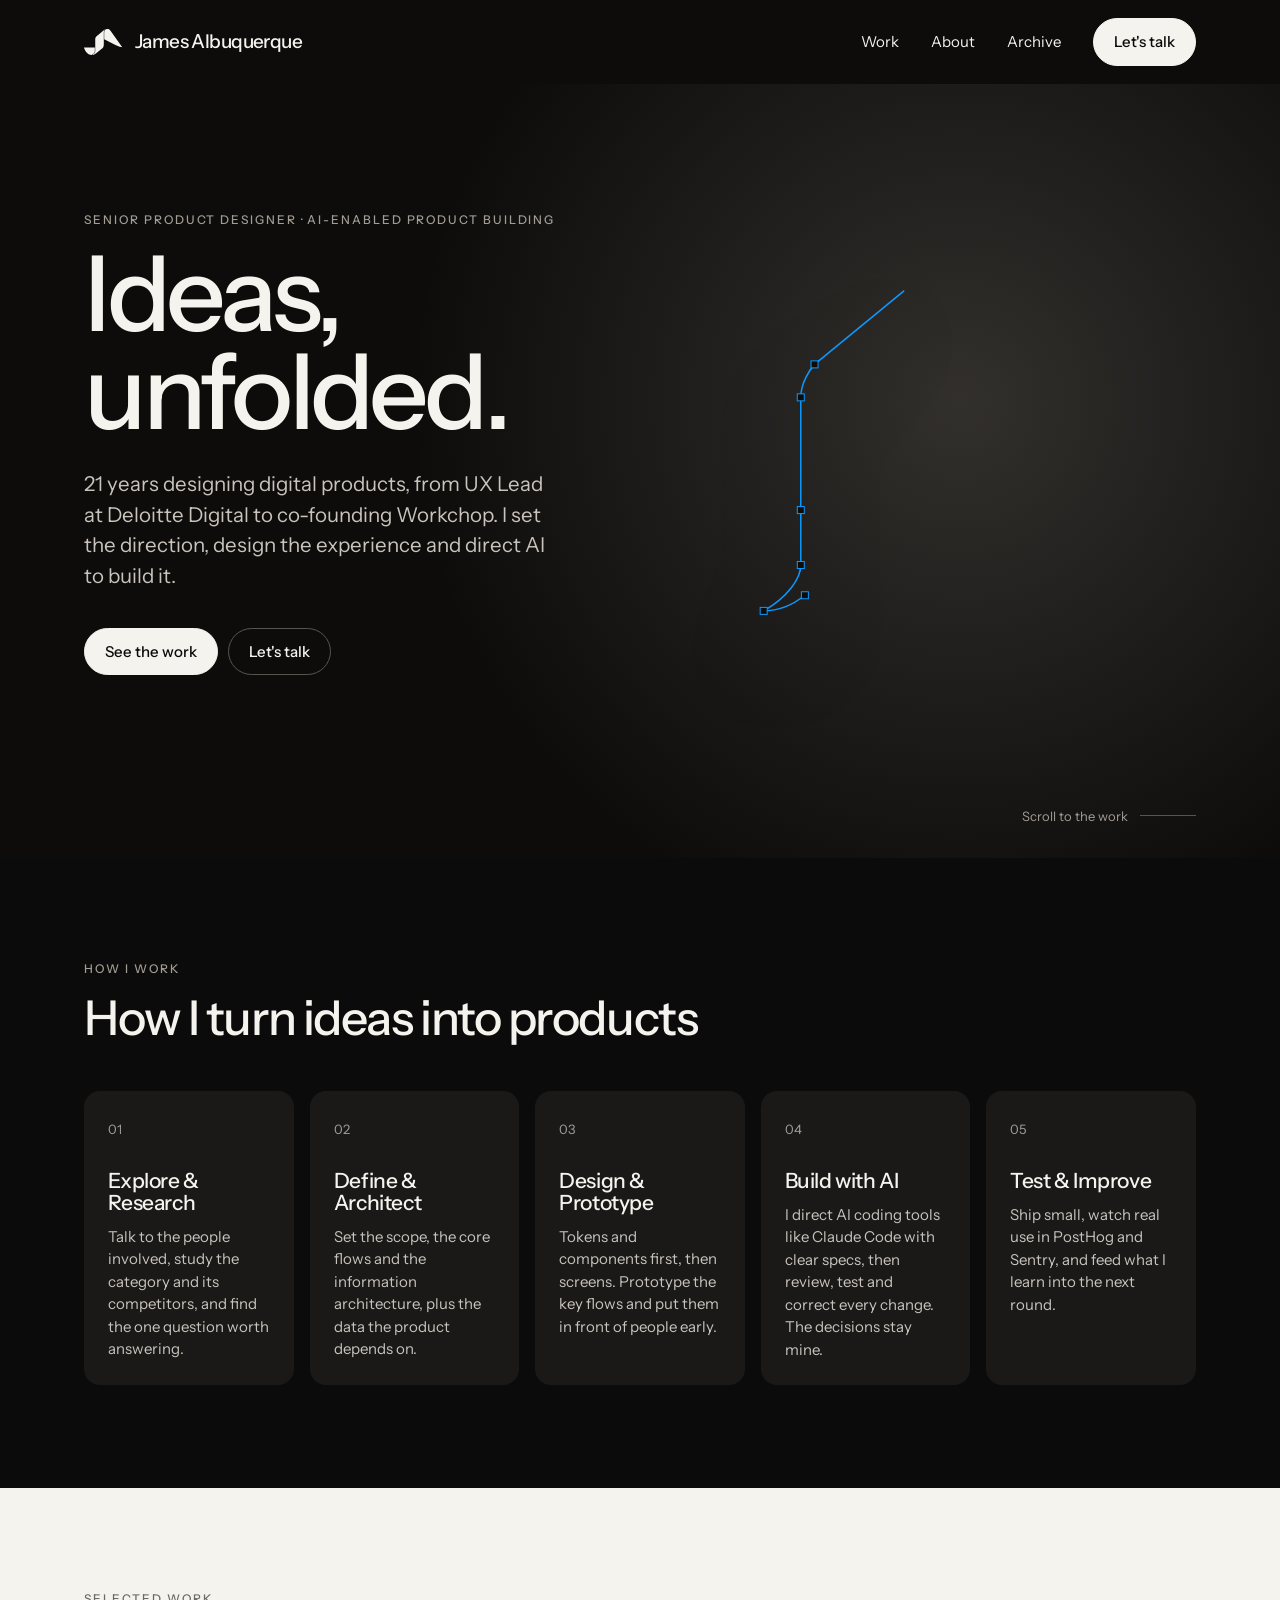
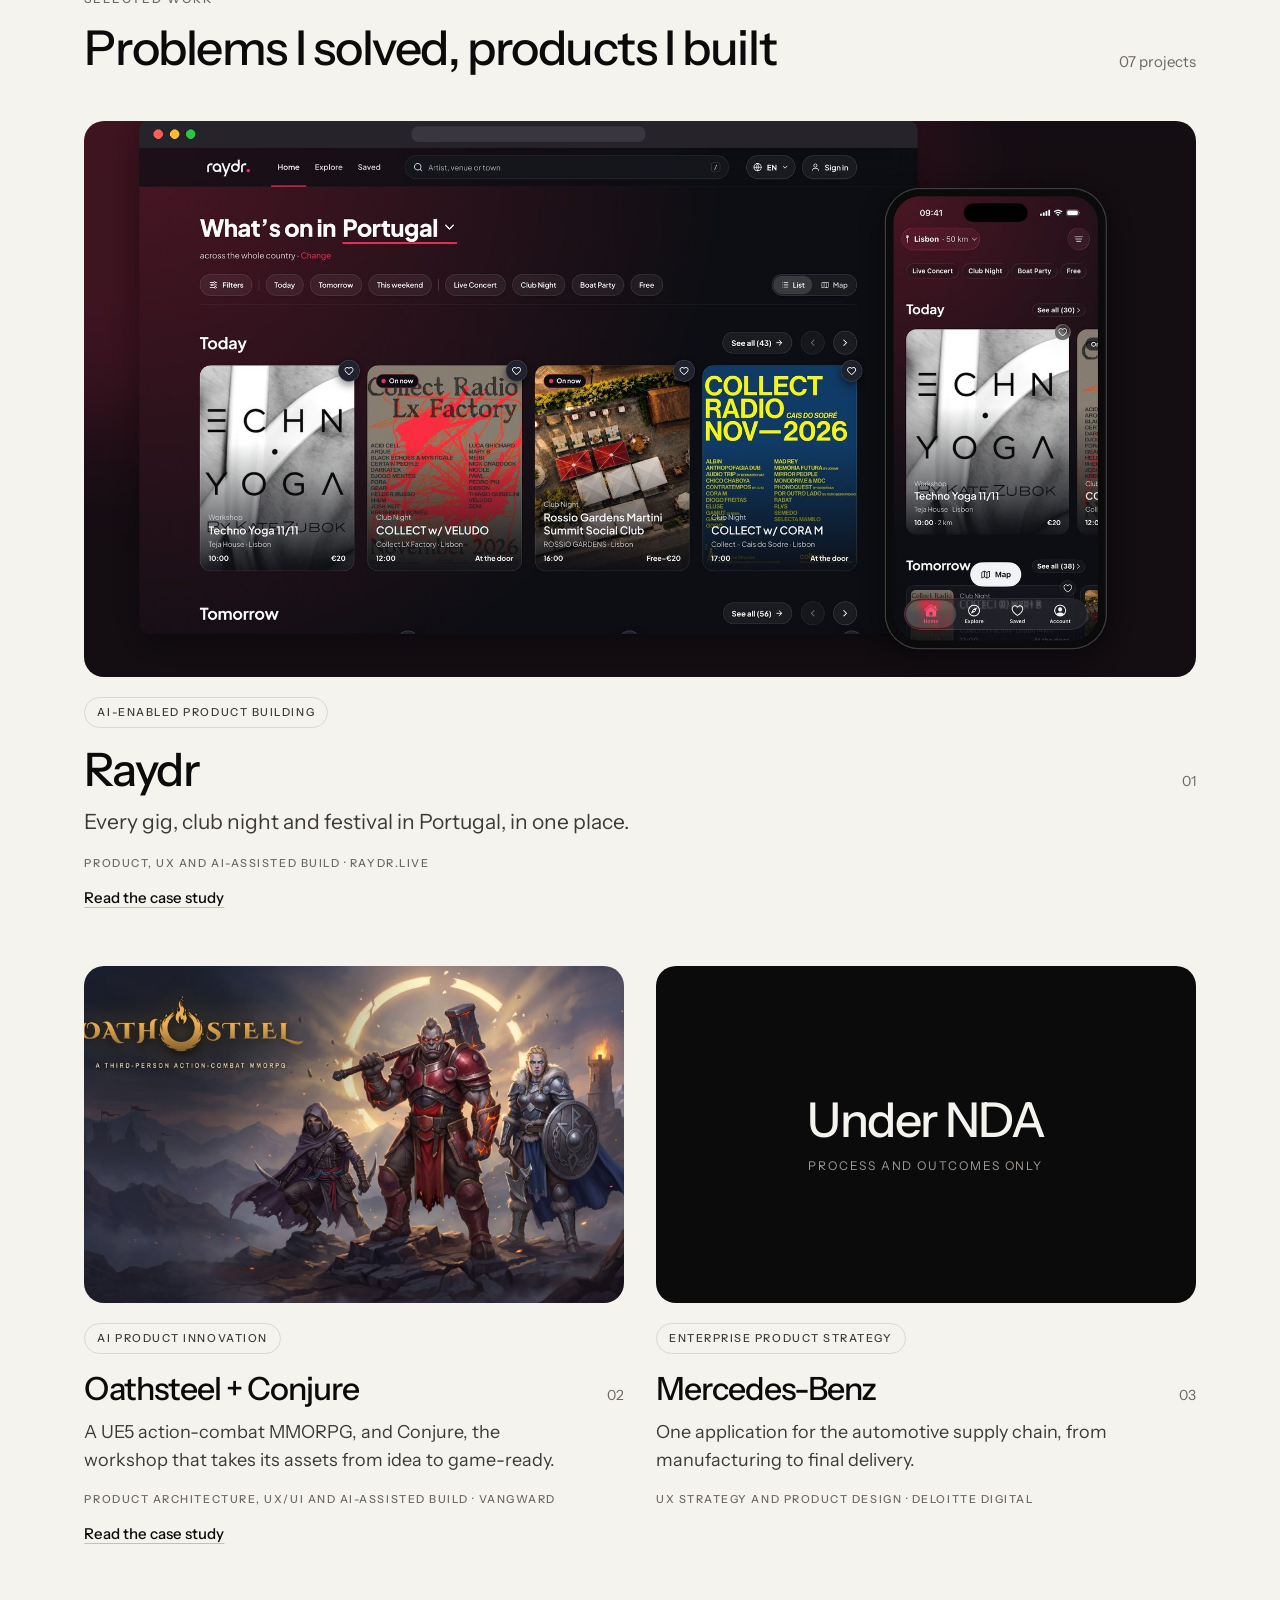
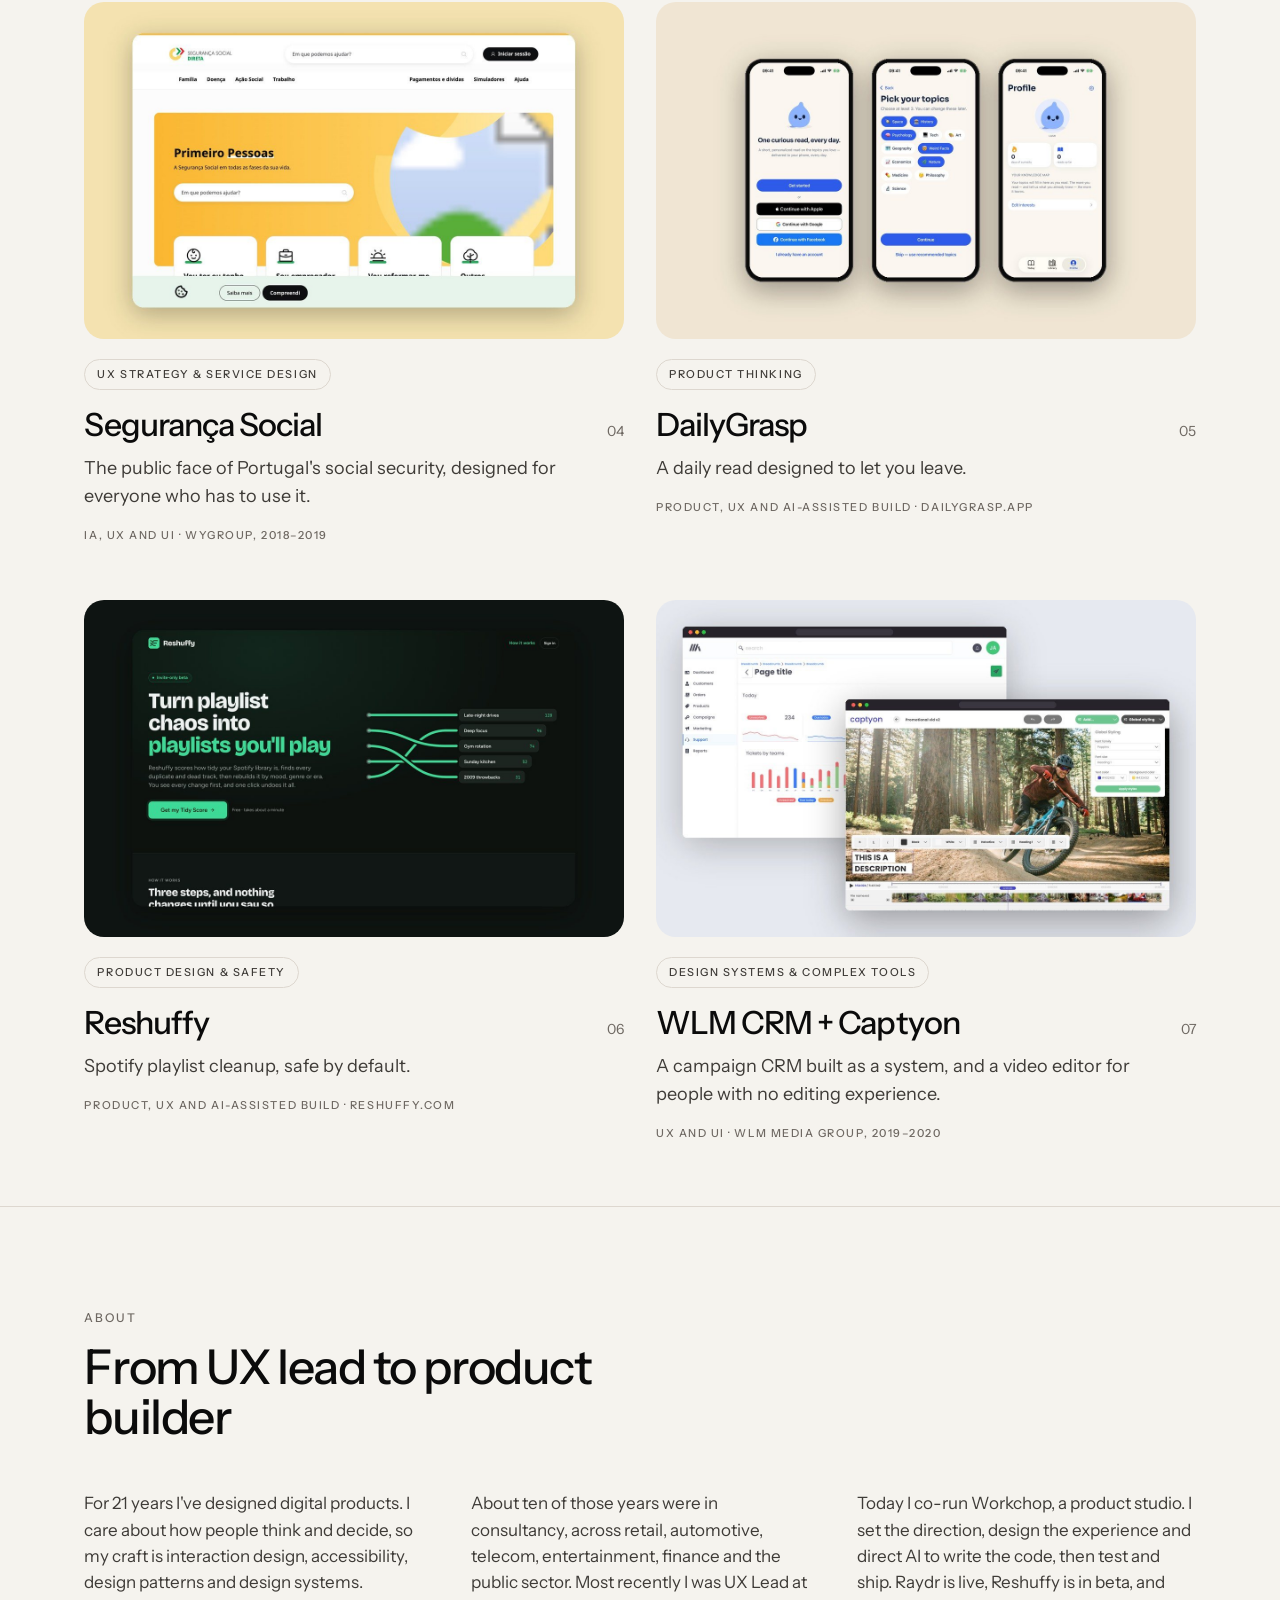
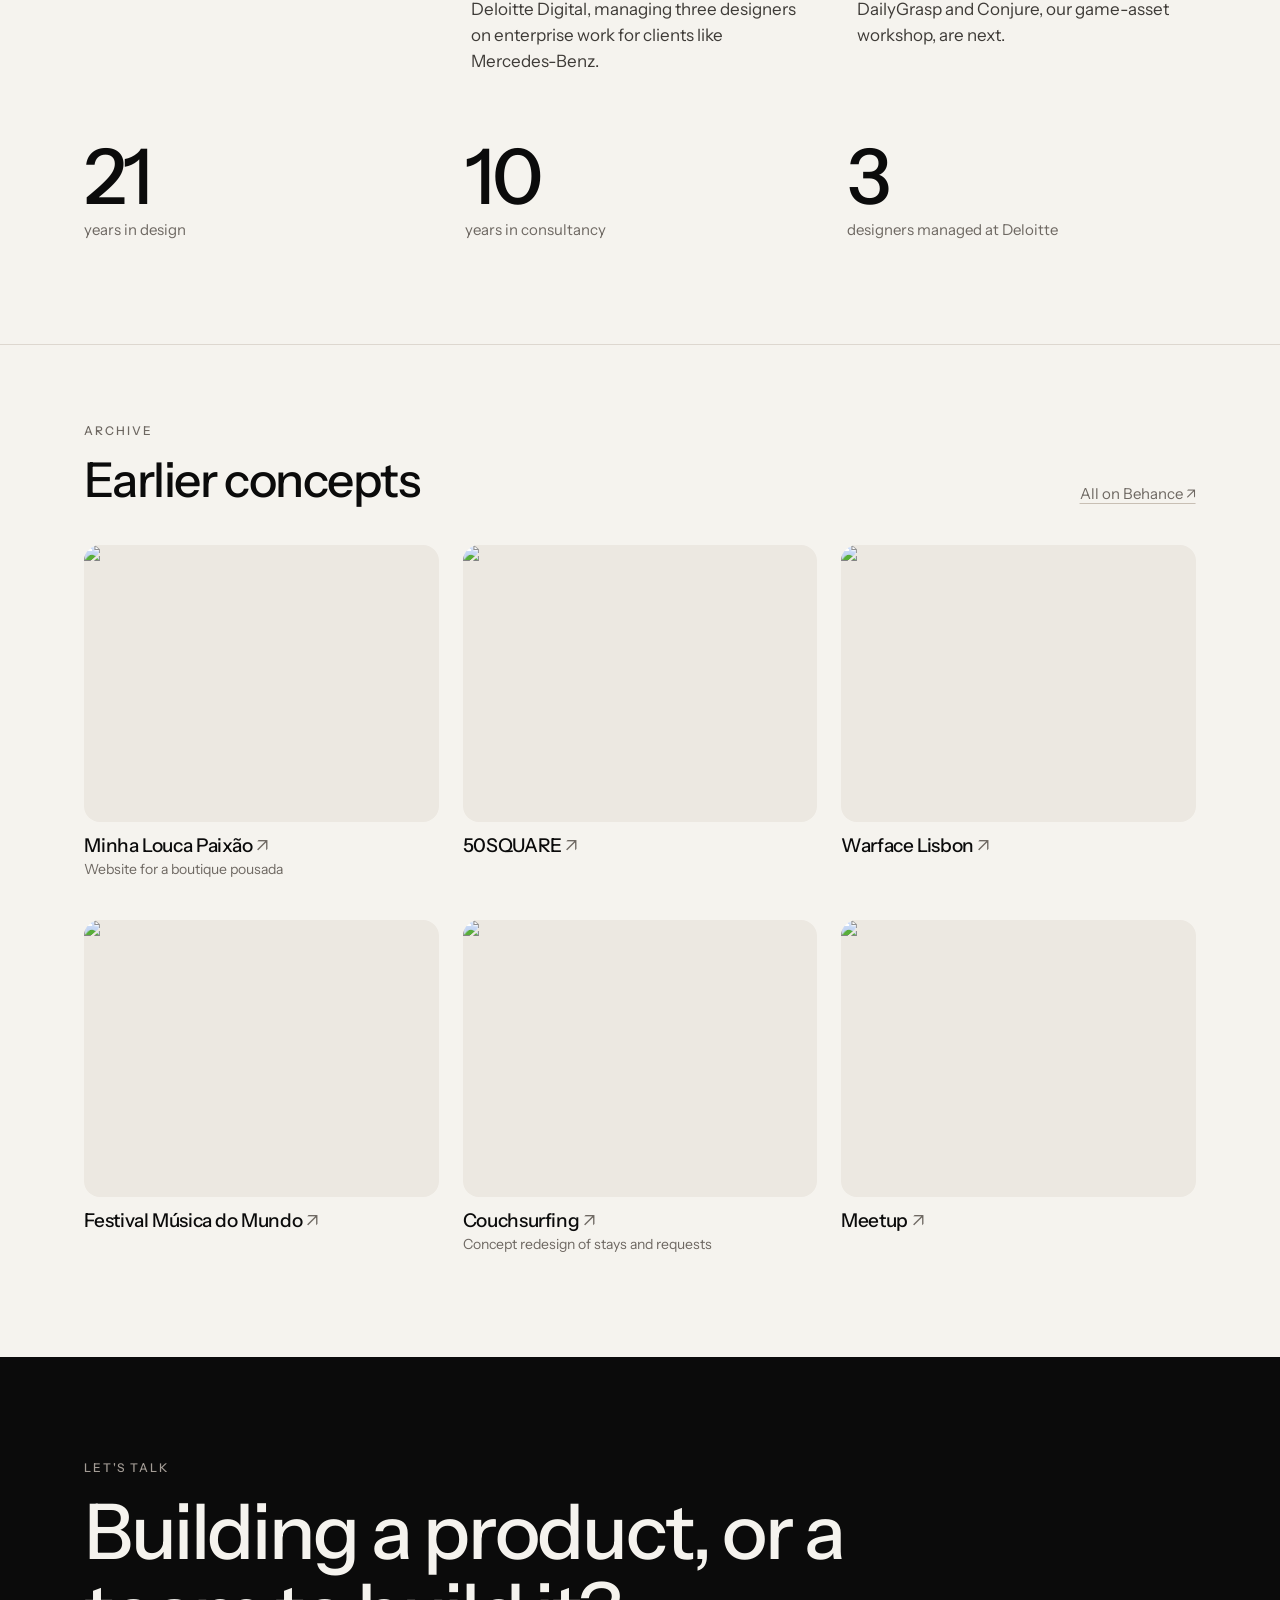
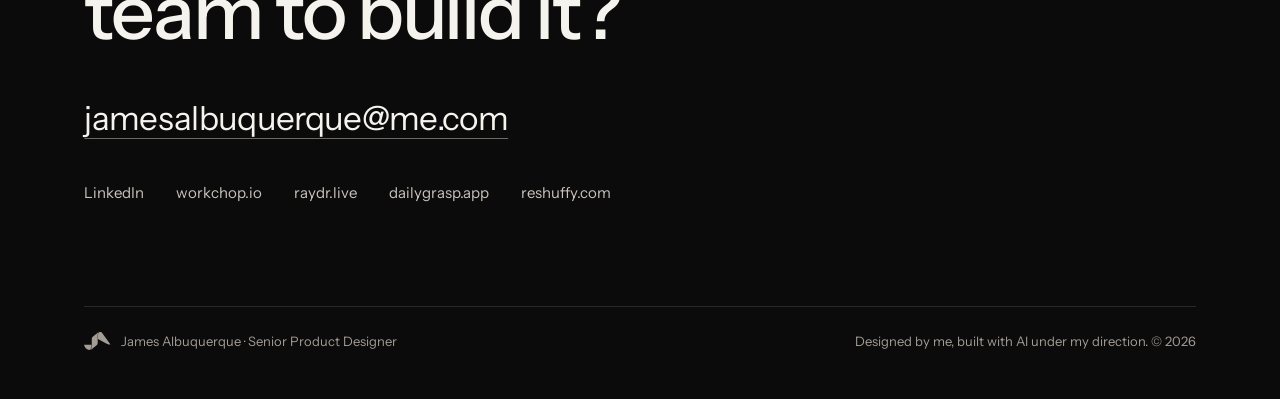
==== commit 9d58ec6f: "Hero logo: traced once with a pen tool, each part filling as it closes Co-Authored-By: Claude Opus 5" ====
--- a/index.html
+++ b/index.html
@@ -14,7 +14,7 @@
 <link rel="preconnect" href="https://fonts.googleapis.com">
 <link rel="preconnect" href="https://fonts.gstatic.com" crossorigin>
 <link rel="stylesheet" href="https://fonts.googleapis.com/css2?family=Instrument+Sans:wght@400;500&display=swap">
-<link rel="stylesheet" href="assets/site.css?v=05ca6ed">
+<link rel="stylesheet" href="assets/site.css?v=trace1">
 </head>
 <body>
 
@@ -218,9 +218,10 @@
     if (!('IntersectionObserver' in window)) return;
     nav.classList.add('on-dark');
     new IntersectionObserver(function (e) { nav.classList.toggle('on-dark', e[0].isIntersecting); }, { rootMargin: '-84px 0px 0px 0px' }).observe(hero);
-    // Pause the logo loop while it's off screen.
+    // Pause the stage's float and glow while it's off screen.
     new IntersectionObserver(function (e) { hero.classList.toggle('paused', !e[0].isIntersecting); }).observe(hero);
   })();
 </script>
+<script src="assets/trace.js?v=trace1"></script>
 </body>
 </html>
--- a/assets/site.css
+++ b/assets/site.css
@@ -216,23 +216,15 @@
 .stage svg { width: 100%; height: auto; overflow: visible; transform-style: preserve-3d; animation: float 9s ease-in-out infinite alternate; filter: drop-shadow(0 40px 40px rgba(0, 0, 0, .55)); }
 @keyframes float { from { transform: rotateY(-20deg) rotateX(8deg) translateY(0); } to { transform: rotateY(-6deg) rotateX(3deg) translateY(-14px); } }
 .stage path { transform-box: fill-box; }
-.r-stem { fill: #8C847C; animation: rise 1s cubic-bezier(.2,.8,.2,1) .15s both; }
-.r-bowl { fill: #3A3633; transform-origin: 100% 0%; animation: loop-bowl 9s linear .6s infinite both; }
-.r-wedge { fill: #E9E4DC; transform-origin: 0% 100%; animation: loop-wedge 9s linear .6s infinite both; }
-/* One 9 s cycle: the J piece glides in from the lower left, then the A piece from the upper right,
-   each keeping a clear gap from the stem until it settles; hold; they drift back out the same way. */
-@keyframes loop-bowl {
-  0% { transform: translate(-48%, 24%) rotate(-12deg); opacity: 0; animation-timing-function: cubic-bezier(.33,1,.68,1); }
-  14%, 76% { transform: none; opacity: 1; animation-timing-function: cubic-bezier(.32,0,.67,0); }
-  90%, 100% { transform: translate(-48%, 24%) rotate(-12deg); opacity: 0; }
-}
-@keyframes loop-wedge {
-  0%, 5% { transform: translate(34%, -26%) rotate(10deg); opacity: 0; animation-timing-function: cubic-bezier(.33,1,.68,1); }
-  20%, 71% { transform: none; opacity: 1; animation-timing-function: cubic-bezier(.32,0,.67,0); }
-  85%, 100% { transform: translate(34%, -26%) rotate(10deg); opacity: 0; }
-}
-
-.stage-hero.paused .stage svg, .stage-hero.paused path, .stage-hero.paused .glow { animation-play-state: paused; }
+.r-stem { fill: #8C847C; } .r-bowl { fill: #3A3633; } .r-wedge { fill: #E9E4DC; }
+/* Pen-tool trace (assets/trace.js): guides drawn in Figma selection blue over the dark stage. */
+.stage .guide { fill: none; stroke: #0D99FF; stroke-linejoin: round; stroke-linecap: round; }
+.stage .anchor { fill: #0D0C0B; stroke: #0D99FF; }
+.stage .handle { stroke: #0D99FF; }
+.stage .knob { fill: #0D0C0B; stroke: #0D99FF; }
+.stage .sel-label { fill: #fff; font-family: "Instrument Sans", Arial, sans-serif; font-weight: 500; }
+.stage .sel-tag { fill: #0D99FF; }
+.stage-hero.paused .stage svg, .stage-hero.paused .glow { animation-play-state: paused; }
 .scroll-cue { position: absolute; right: var(--pad); bottom: 32px; display: flex; align-items: center; gap: 12px; font-size: 13px; color: #A39C95; text-decoration: none; }
 .scroll-cue::after { content: ""; width: 56px; height: 1px; background: #5A544F; }
 .scroll-cue:hover { color: var(--paper); }
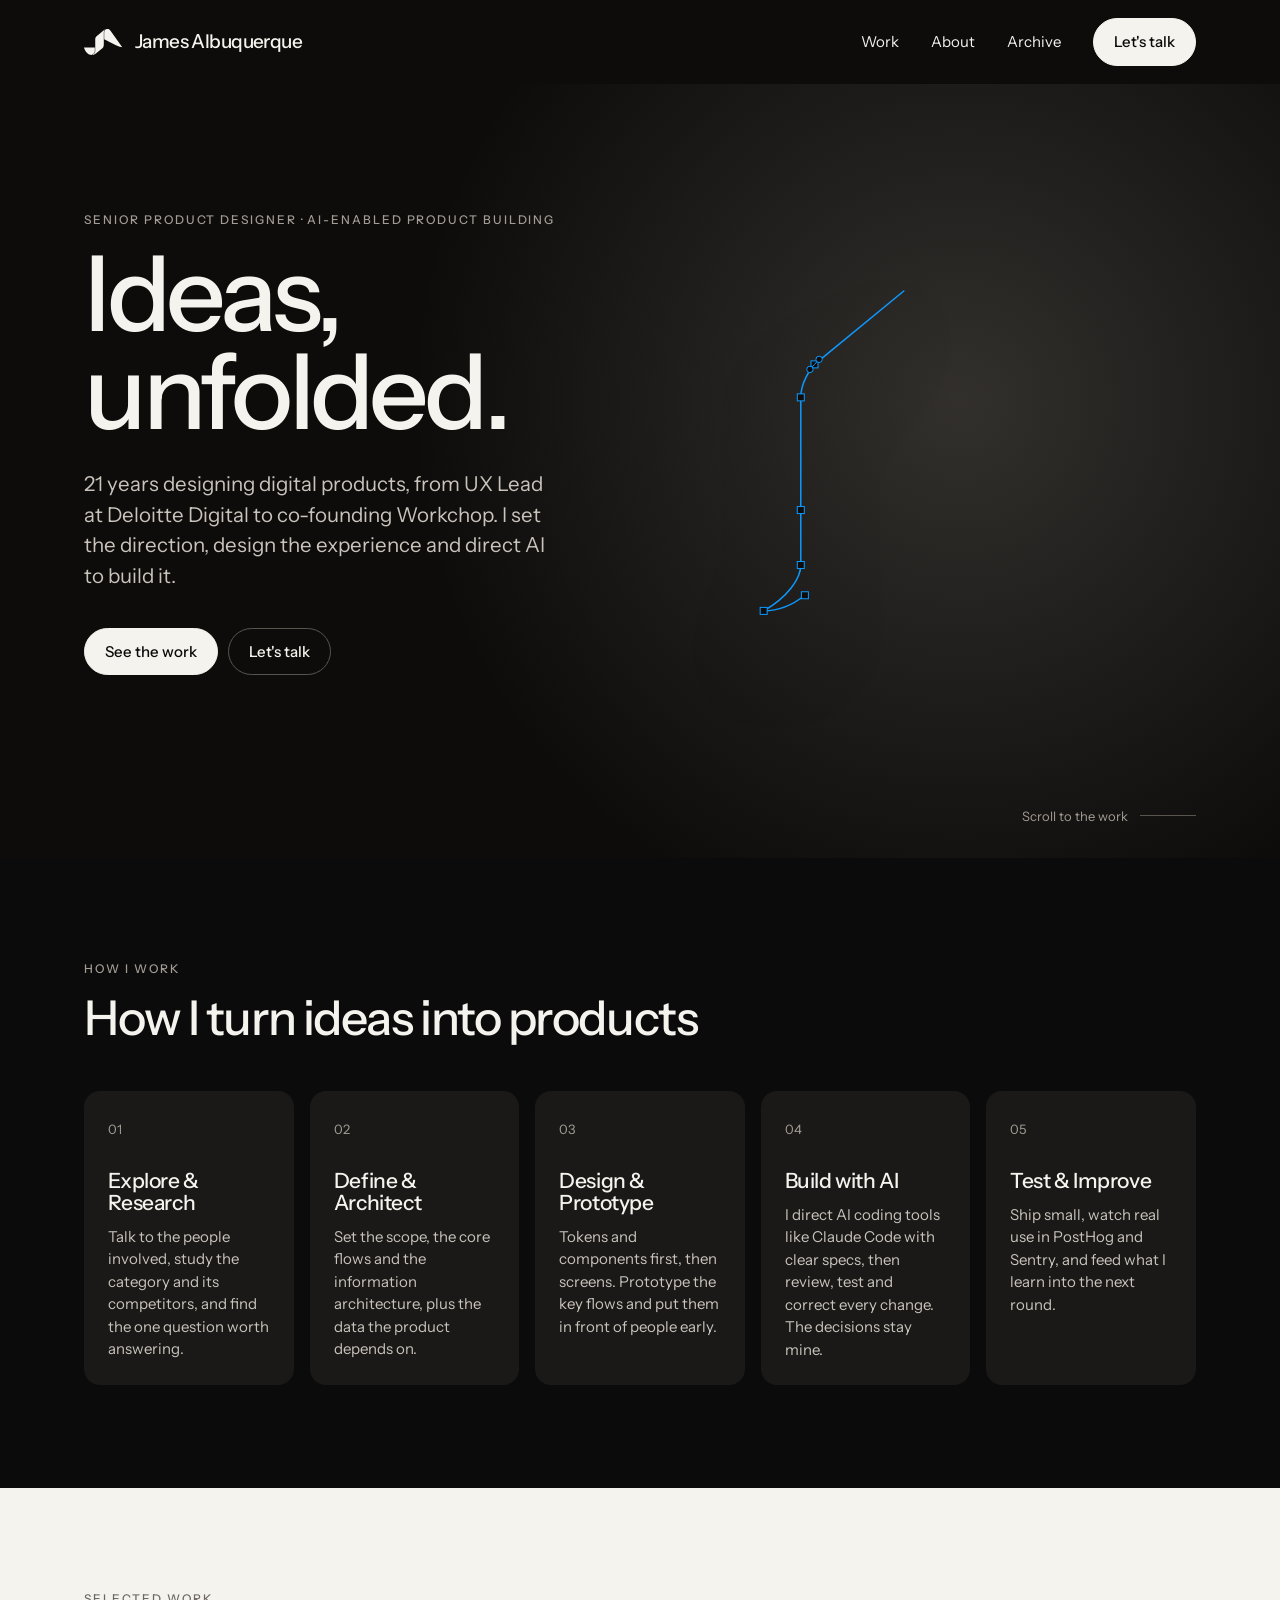
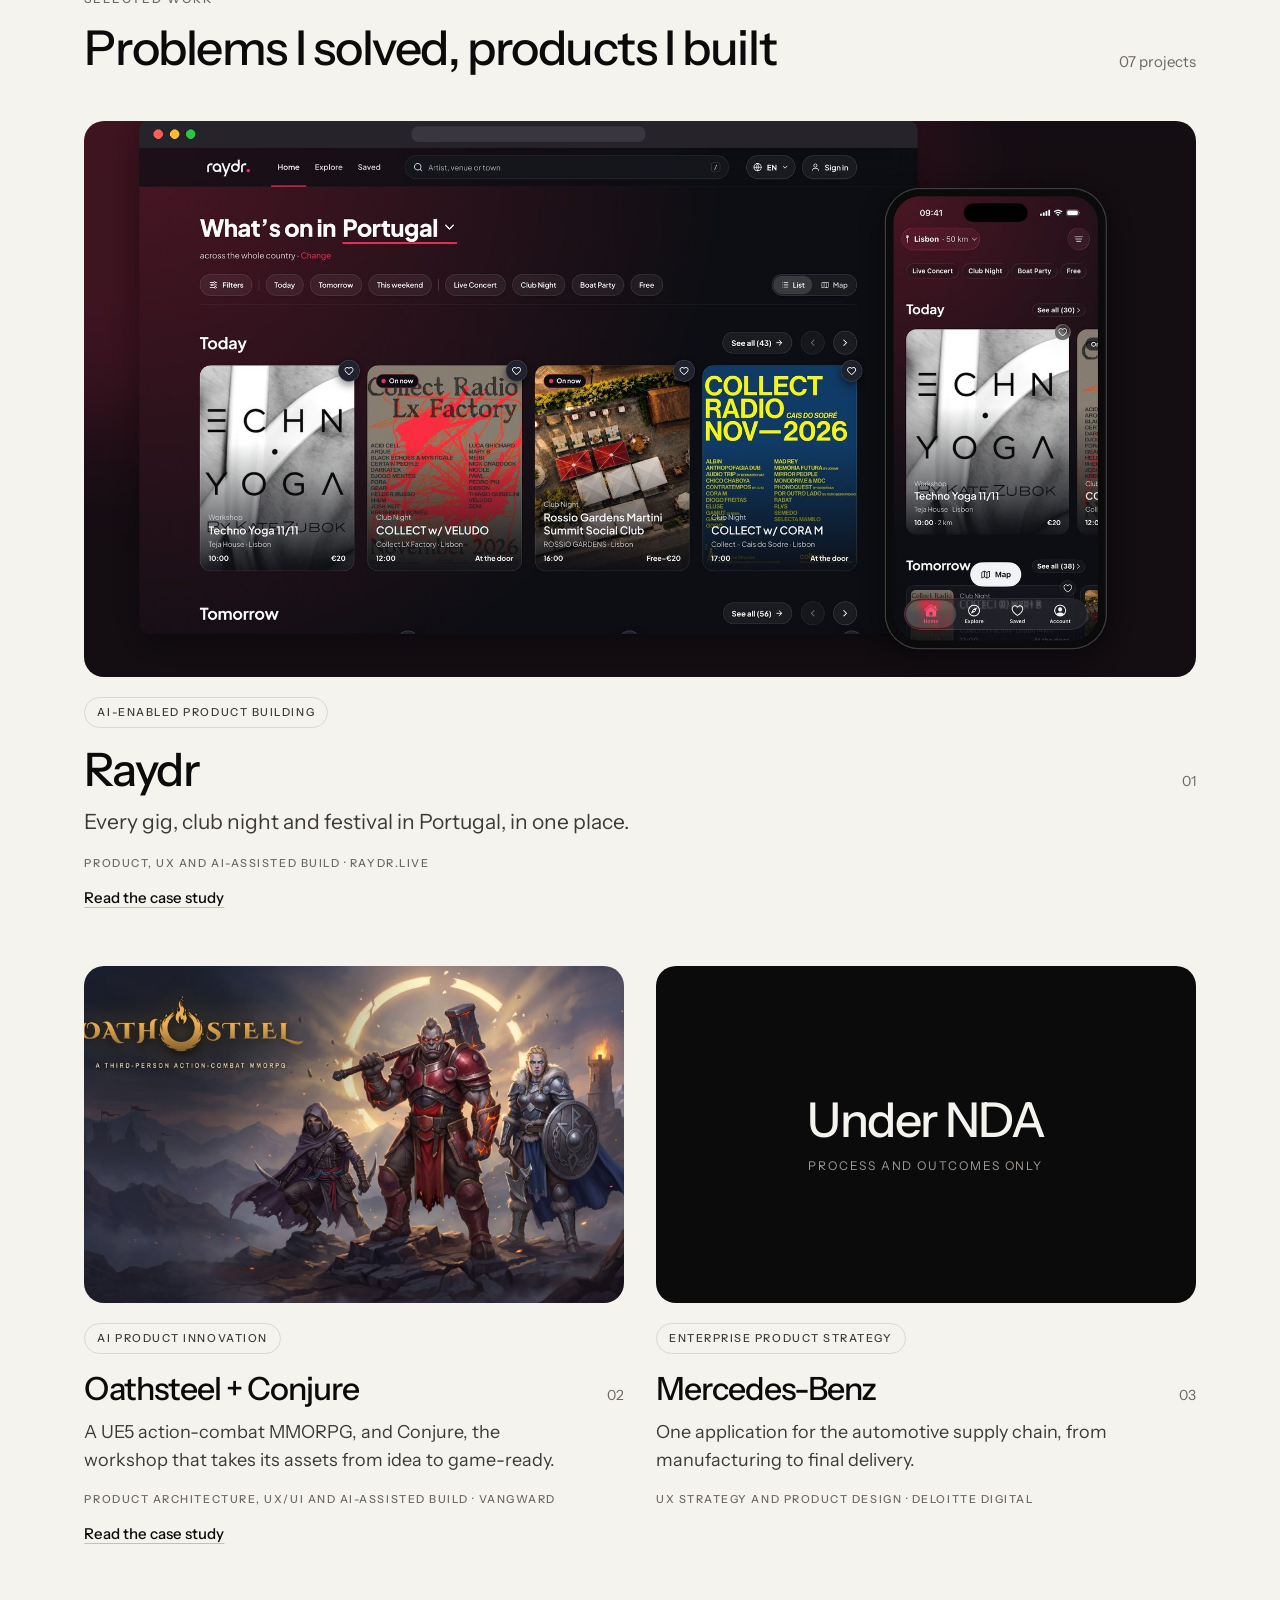
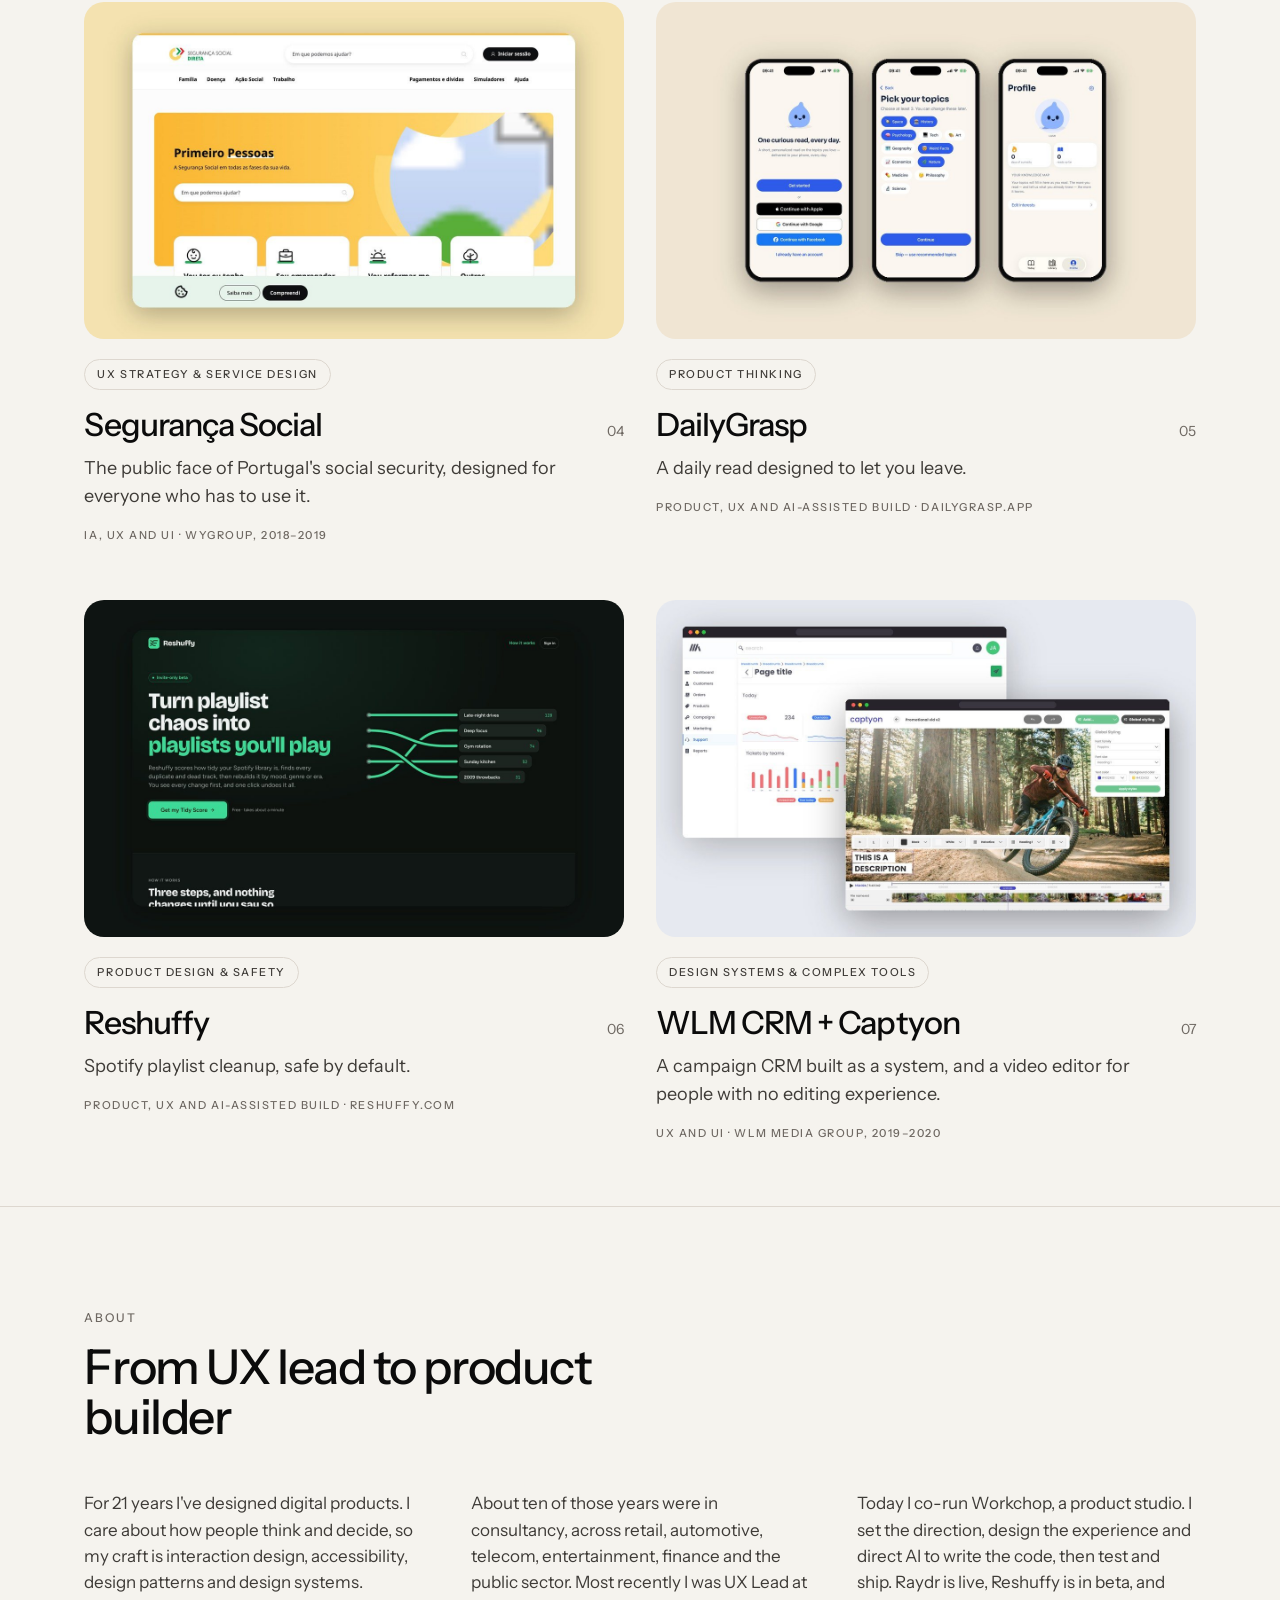
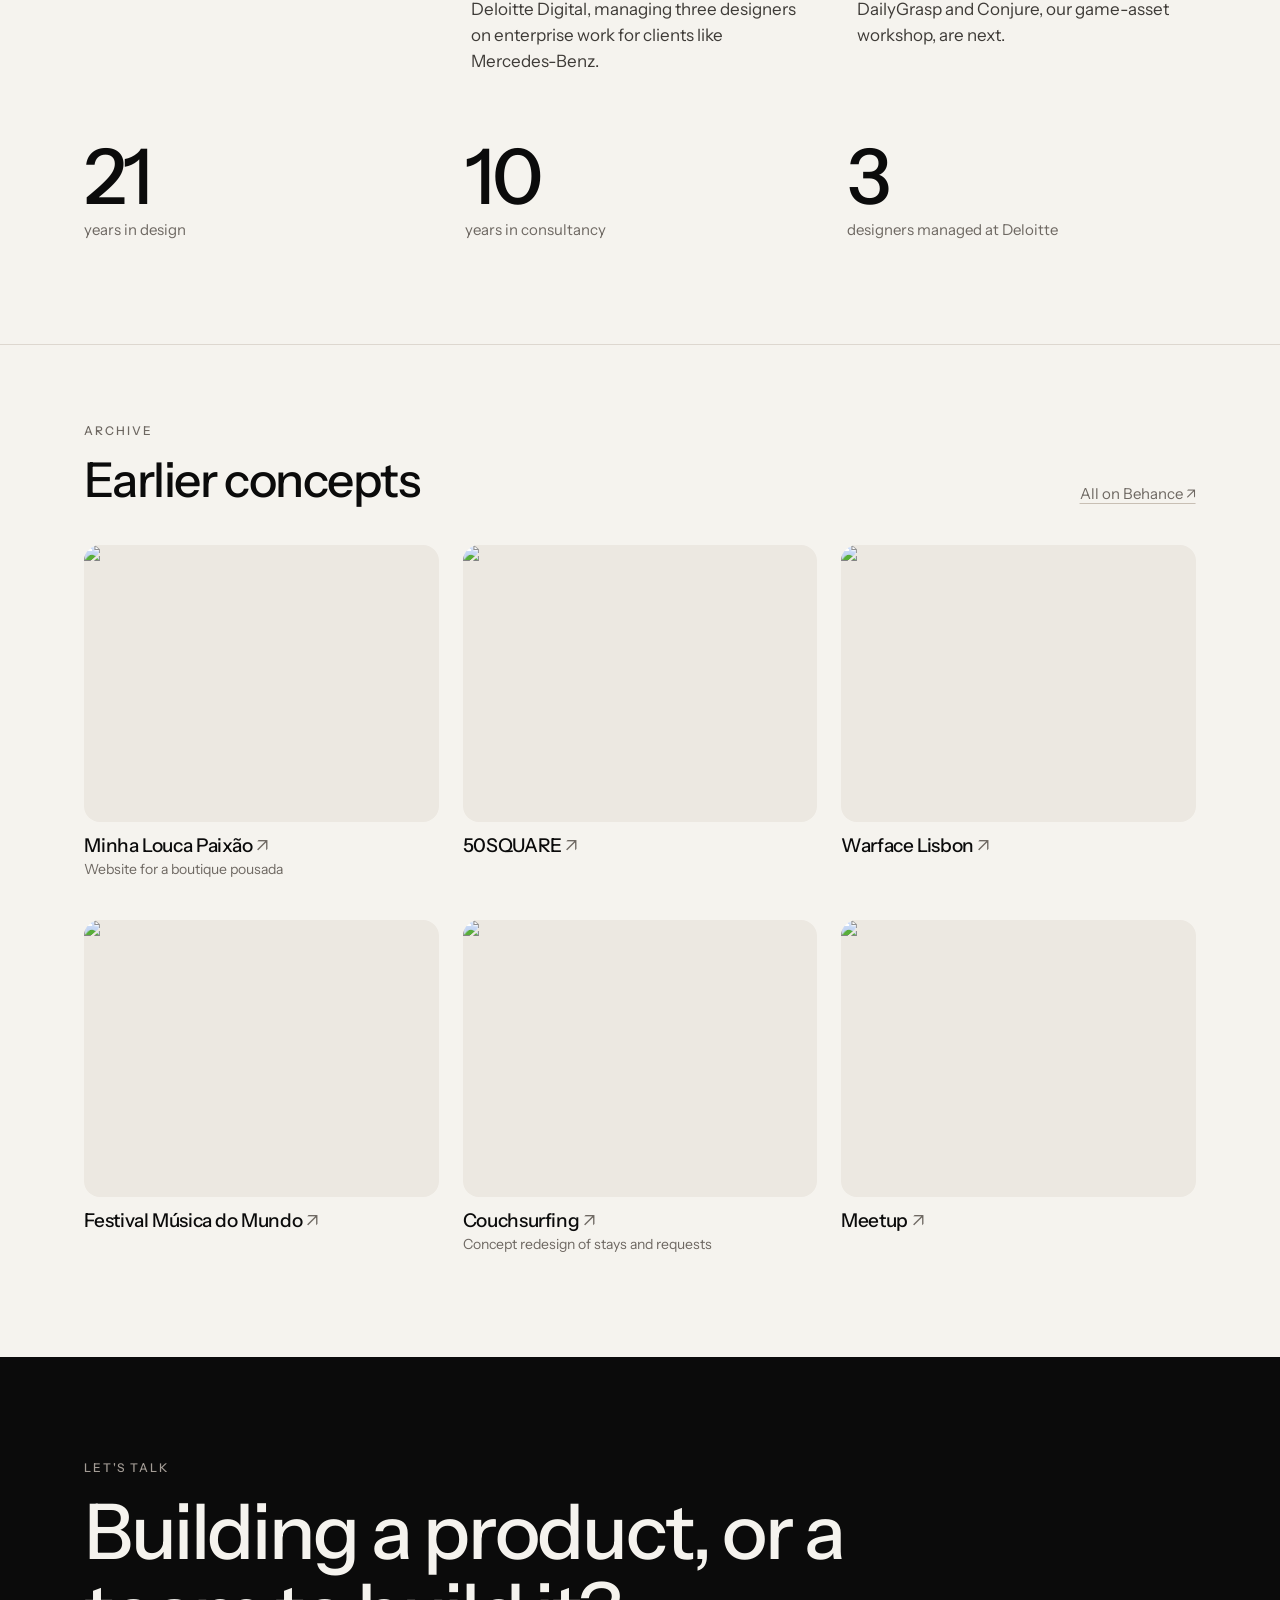
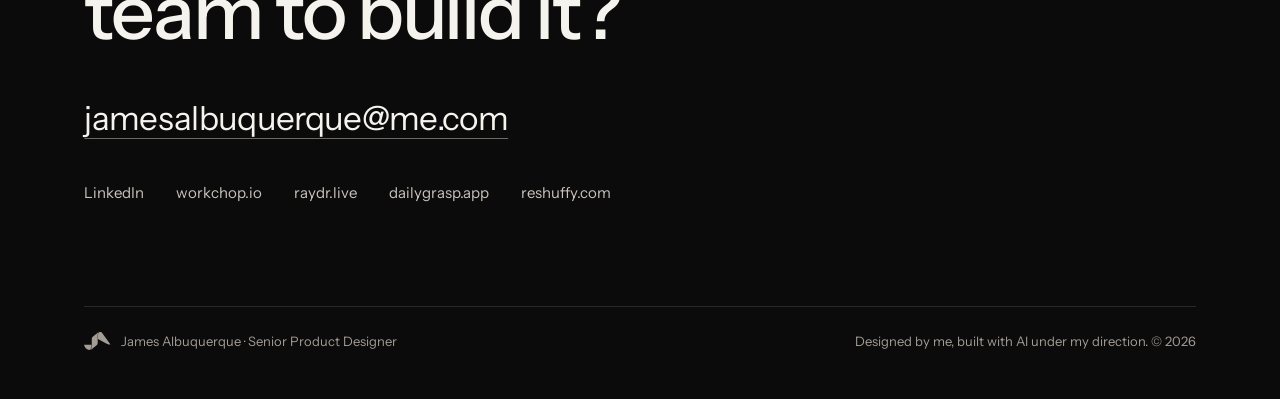
==== commit 57fd688b: "Pen trace: start from a single point; show a handle only once its point is placed Co-Authored-By: Cl" ====
--- a/index.html
+++ b/index.html
@@ -222,6 +222,6 @@
     new IntersectionObserver(function (e) { hero.classList.toggle('paused', !e[0].isIntersecting); }).observe(hero);
   })();
 </script>
-<script src="assets/trace.js?v=trace1"></script>
+<script src="assets/trace.js?v=trace2"></script>
 </body>
 </html>
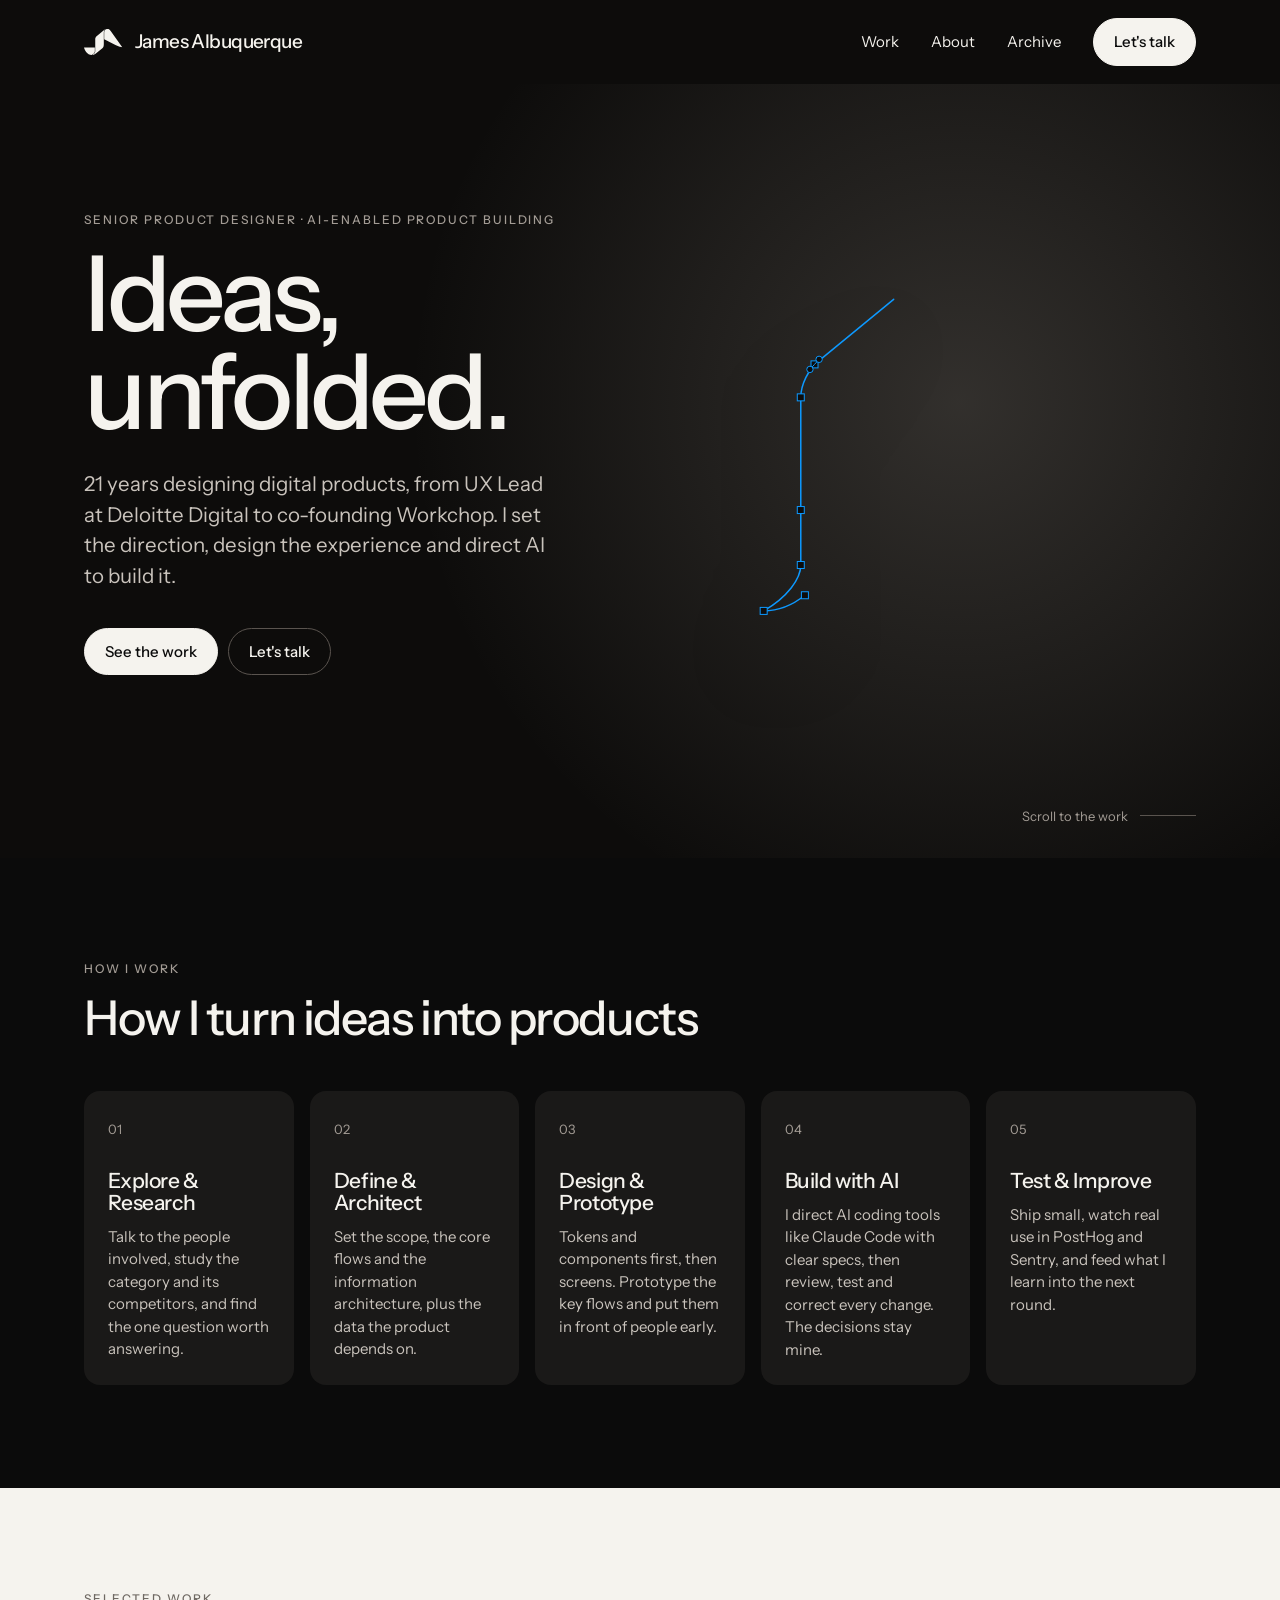
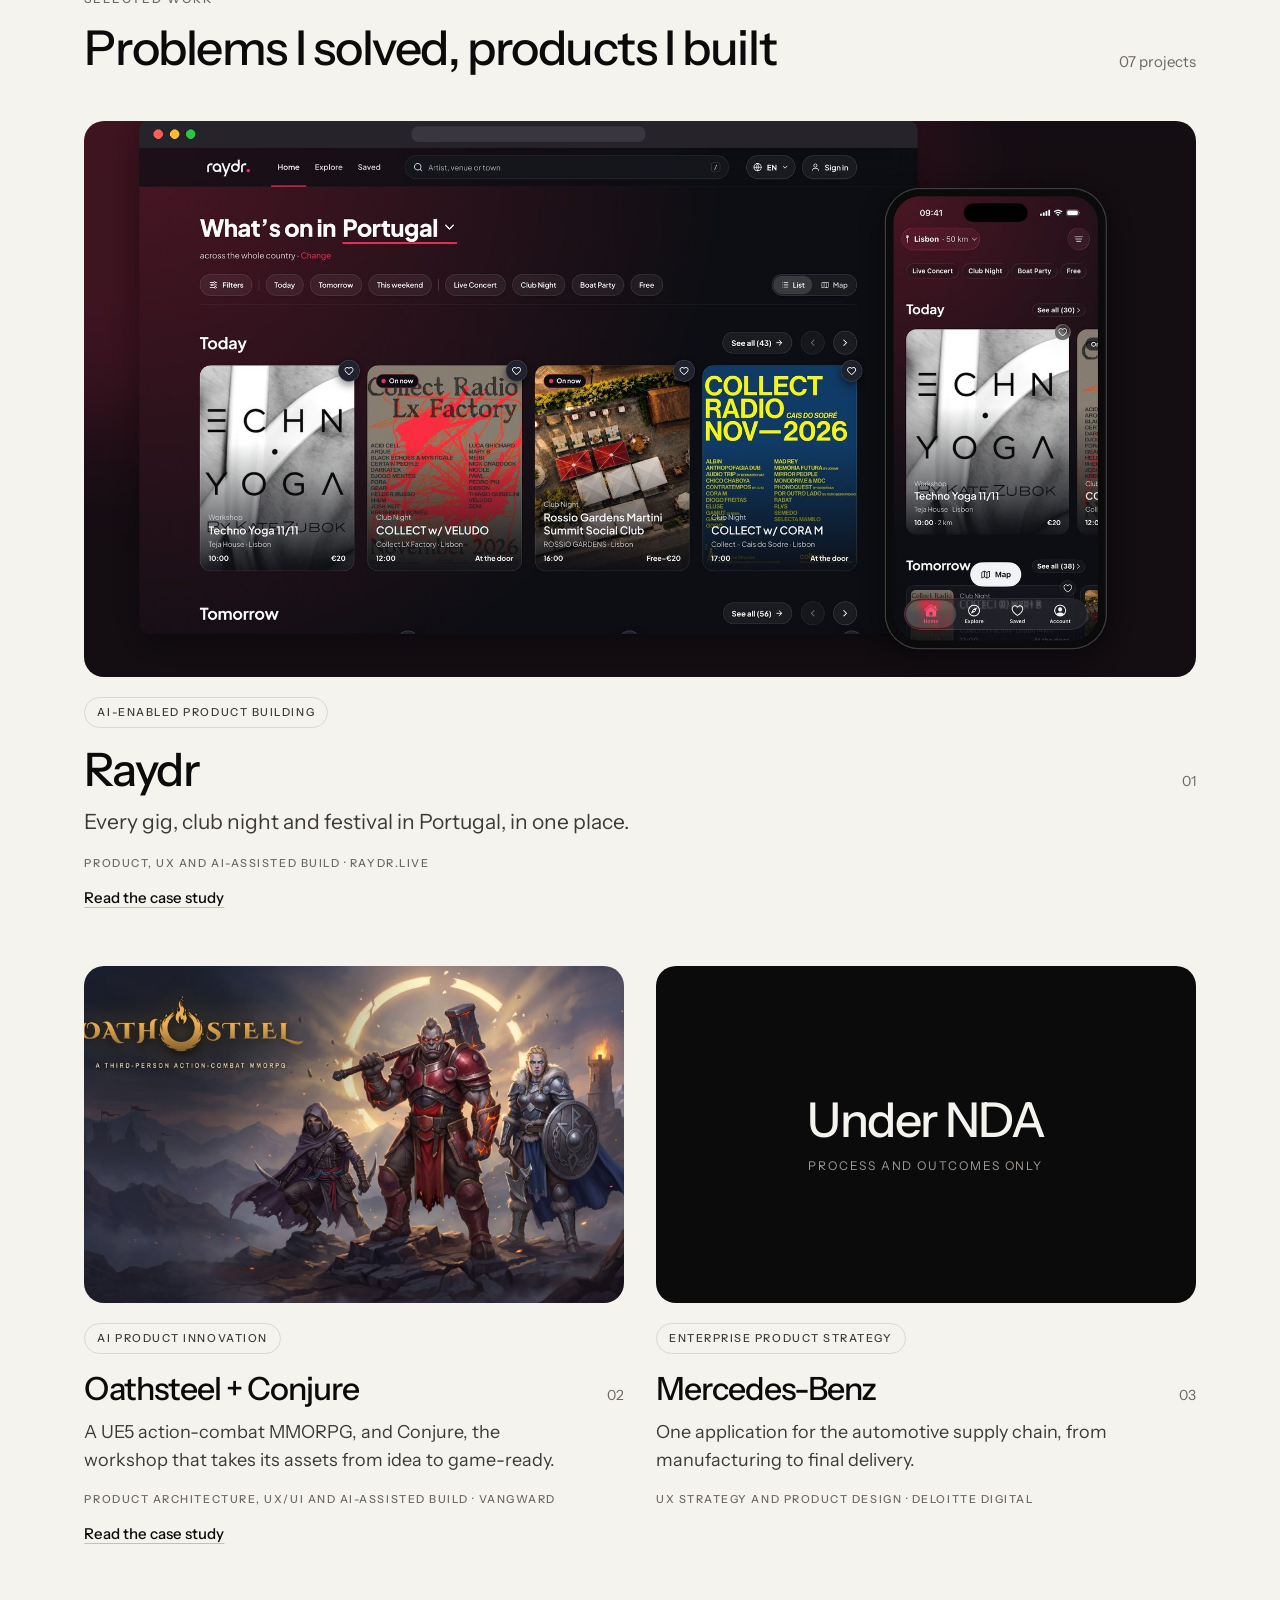
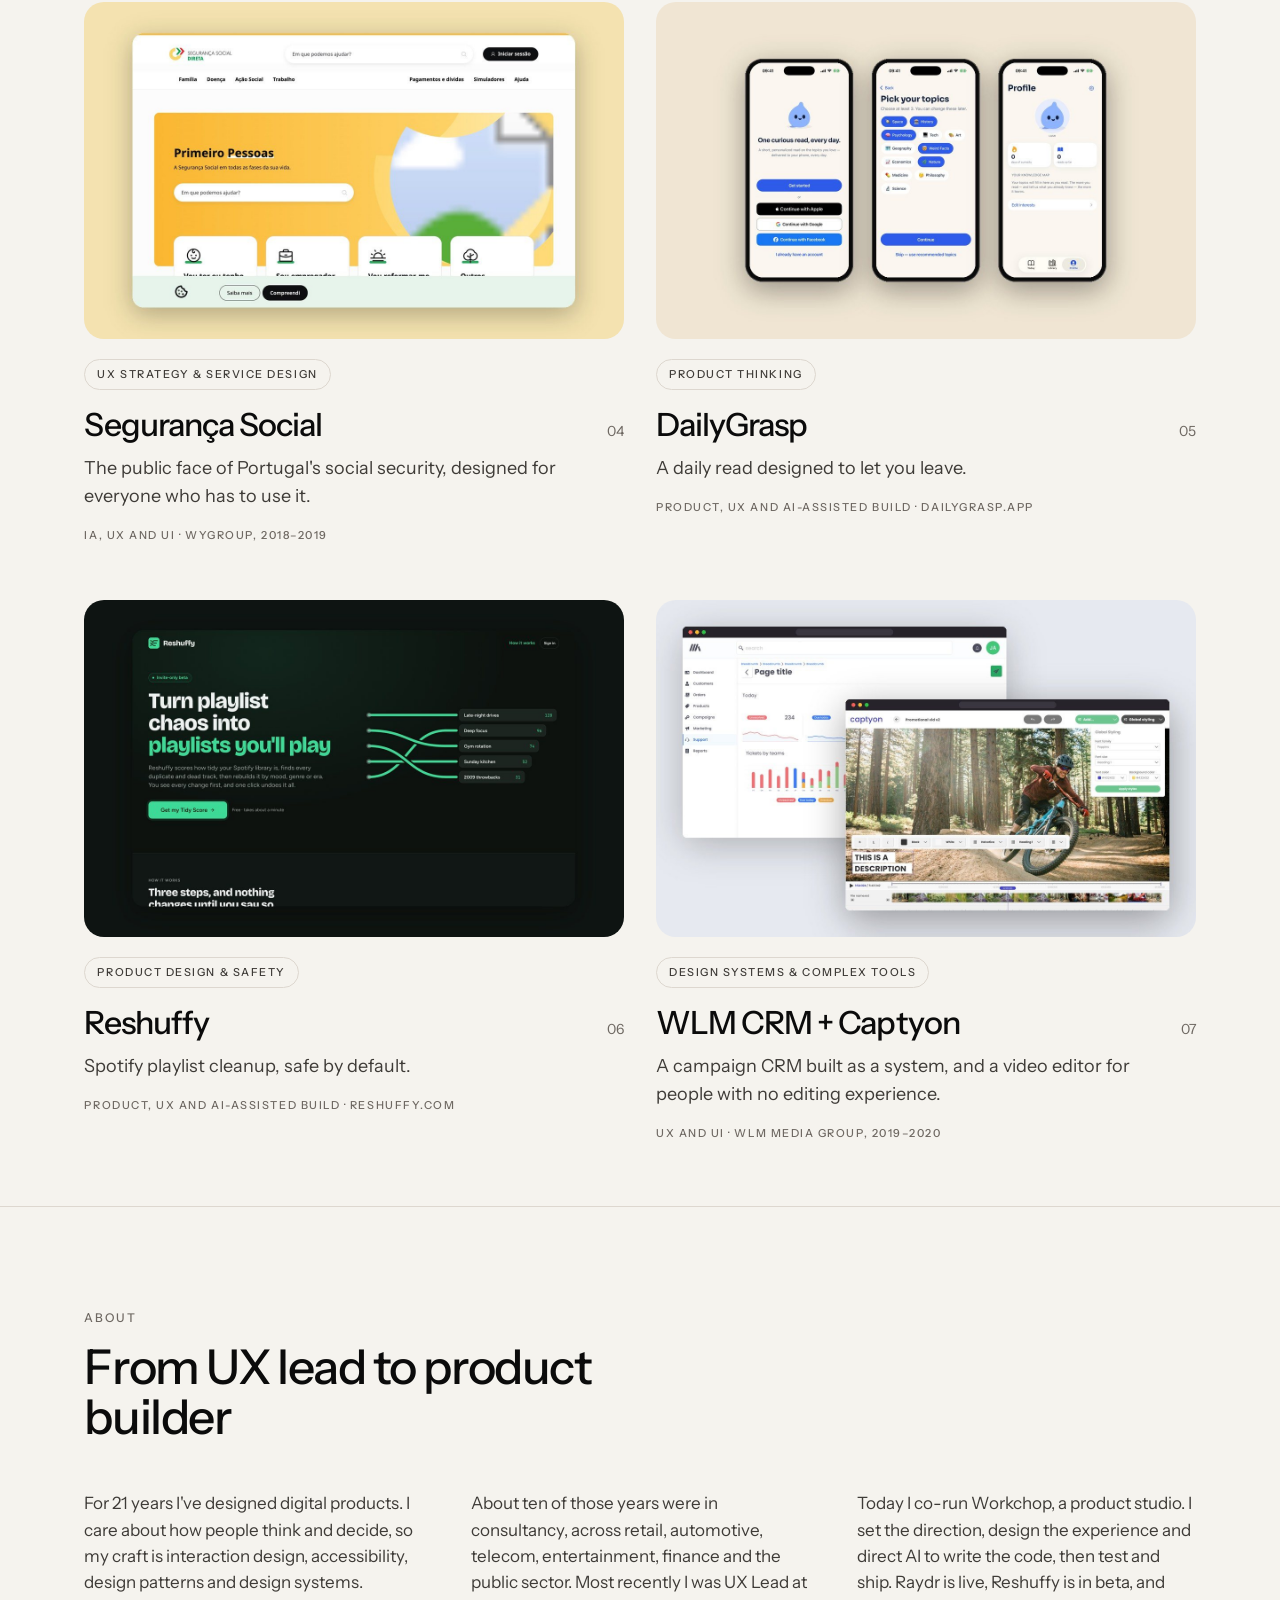
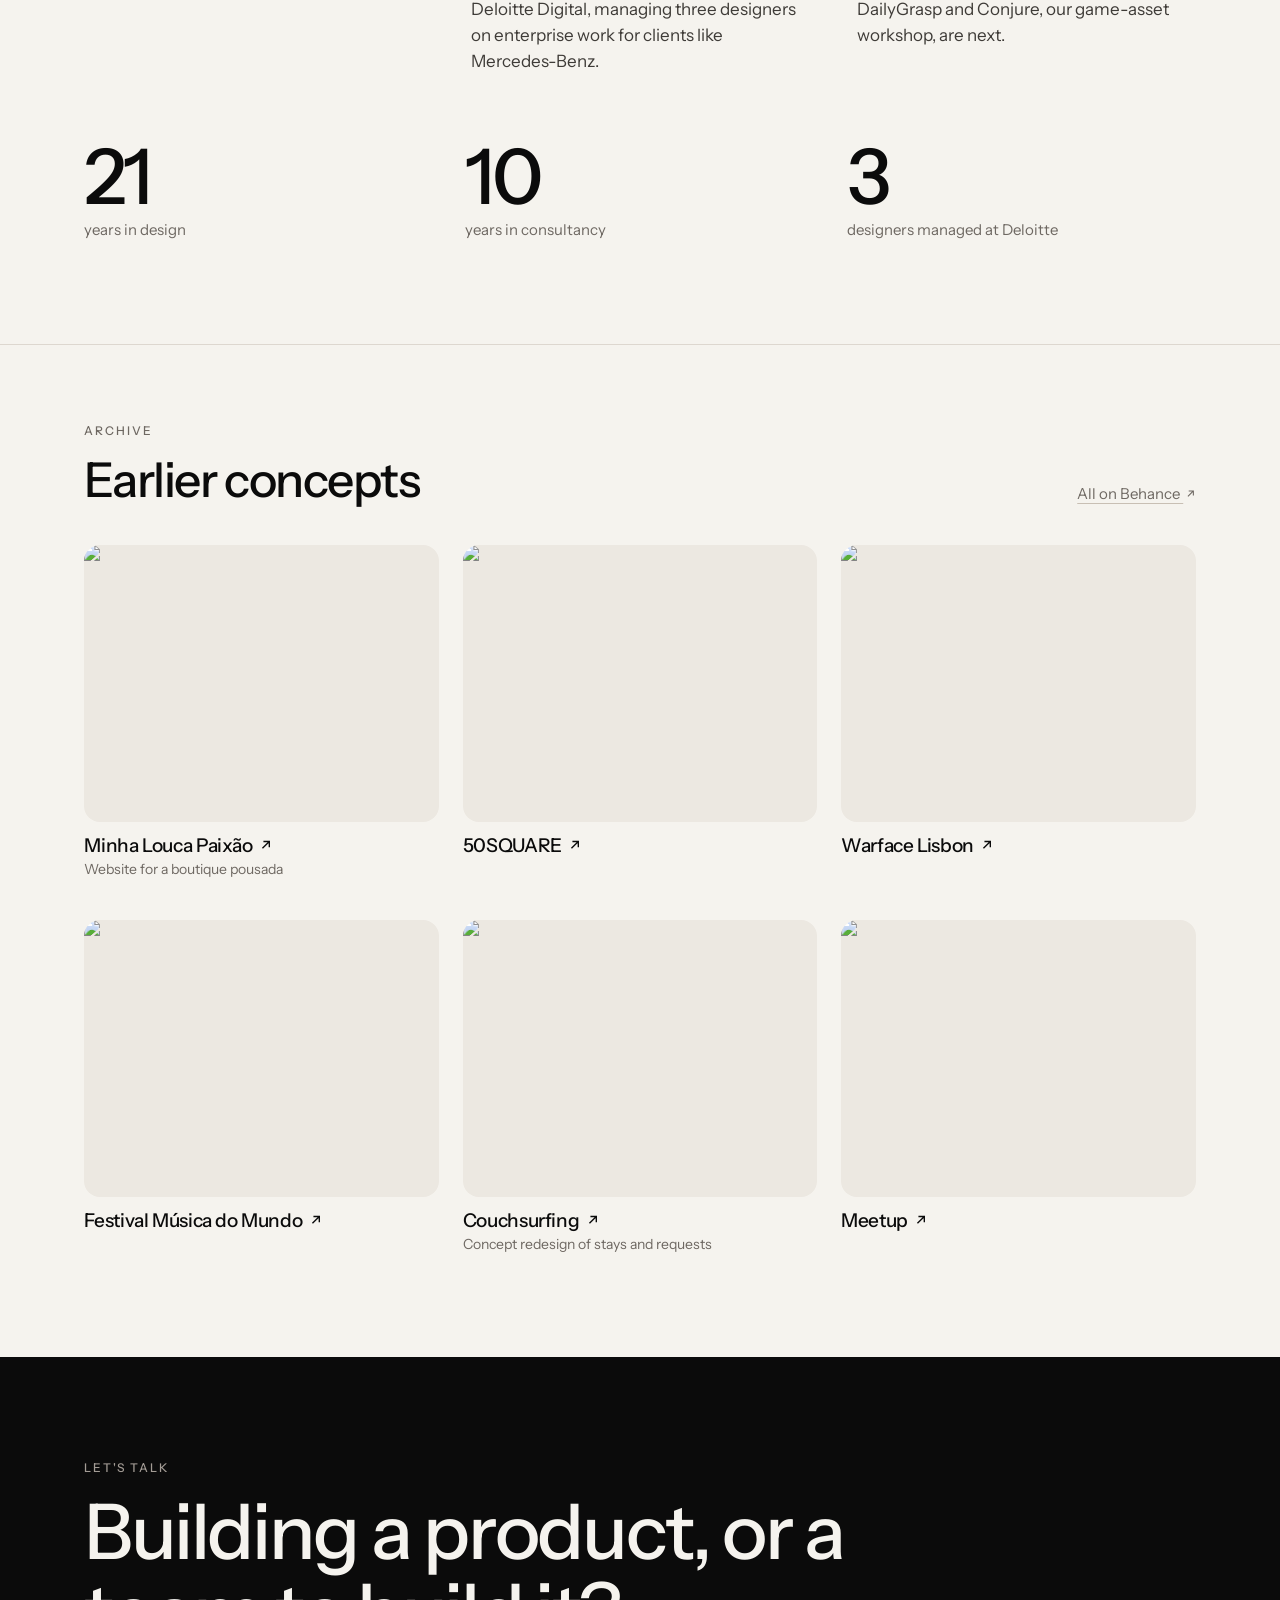
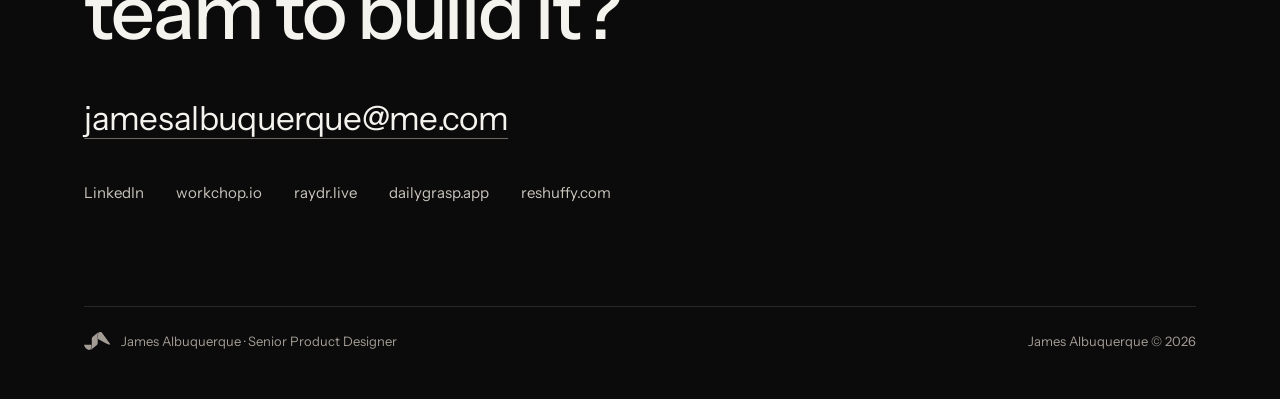
==== commit 3d3d7039: "Archive arrows as SVG (no emoji on iOS), footer copyright, safer trace script Co-Authored-By: Claude" ====
--- a/index.html
+++ b/index.html
@@ -14,7 +14,7 @@
 <link rel="preconnect" href="https://fonts.googleapis.com">
 <link rel="preconnect" href="https://fonts.gstatic.com" crossorigin>
 <link rel="stylesheet" href="https://fonts.googleapis.com/css2?family=Instrument+Sans:wght@400;500&display=swap">
-<link rel="stylesheet" href="assets/site.css?v=trace1">
+<link rel="stylesheet" href="assets/site.css?v=trace3">
 </head>
 <body>
 
@@ -159,32 +159,32 @@
     <div class="wrap">
       <div class="work-head" style="margin-bottom:0">
         <div><p class="eyebrow">Archive</p><h2 id="arch-h">Earlier concepts</h2></div>
-        <a class="count" href="https://www.behance.net/jamesalbuquerque" target="_blank" rel="noopener">All on Behance ↗</a>
+        <a class="count" href="https://www.behance.net/jamesalbuquerque" target="_blank" rel="noopener">All on Behance <svg class="arr" viewBox="0 0 12 12" aria-hidden="true"><path d="M3.5 2.5h6v6M9.5 2.5l-7 7" fill="none" stroke="currentColor" stroke-width="1.4"/></svg></a>
       </div>
       <div class="arch-grid">
         <a class="arch" href="https://www.behance.net/gallery/18510419/Minha-Louca-Paixao" target="_blank" rel="noopener">
           <div class="cover"><img src="https://mir-s3-cdn-cf.behance.net/projects/404/18510419.548e0acb9b30e.png" alt="Minha Louca Paixão cover" loading="lazy"></div>
-          <h3>Minha Louca Paixão <span aria-hidden="true">↗</span></h3><p>Website for a boutique pousada</p>
+          <h3>Minha Louca Paixão <svg class="arr" viewBox="0 0 12 12" aria-hidden="true"><path d="M3.5 2.5h6v6M9.5 2.5l-7 7" fill="none" stroke="currentColor" stroke-width="1.4"/></svg></h3><p>Website for a boutique pousada</p>
         </a>
         <a class="arch" href="https://www.behance.net/gallery/16834649/50SQUARE" target="_blank" rel="noopener">
           <div class="cover"><img src="https://mir-s3-cdn-cf.behance.net/projects/404/16834649.548b92c5024e8.jpg" alt="50SQUARE cover" loading="lazy"></div>
-          <h3>50SQUARE <span aria-hidden="true">↗</span></h3>
+          <h3>50SQUARE <svg class="arr" viewBox="0 0 12 12" aria-hidden="true"><path d="M3.5 2.5h6v6M9.5 2.5l-7 7" fill="none" stroke="currentColor" stroke-width="1.4"/></svg></h3>
         </a>
         <a class="arch" href="https://www.behance.net/gallery/18182931/Warface-Lisbon" target="_blank" rel="noopener">
           <div class="cover"><img src="https://mir-s3-cdn-cf.behance.net/projects/404/18182931.548d8e25e2015.jpg" alt="Warface Lisbon cover" loading="lazy"></div>
-          <h3>Warface Lisbon <span aria-hidden="true">↗</span></h3>
+          <h3>Warface Lisbon <svg class="arr" viewBox="0 0 12 12" aria-hidden="true"><path d="M3.5 2.5h6v6M9.5 2.5l-7 7" fill="none" stroke="currentColor" stroke-width="1.4"/></svg></h3>
         </a>
         <a class="arch" href="https://www.behance.net/gallery/18357269/Festival-Musica-do-Mundo" target="_blank" rel="noopener">
           <div class="cover"><img src="https://mir-s3-cdn-cf.behance.net/projects/404/18357269.548dd0a2c4ffe.png" alt="Festival Música do Mundo cover" loading="lazy"></div>
-          <h3>Festival Música do Mundo <span aria-hidden="true">↗</span></h3>
+          <h3>Festival Música do Mundo <svg class="arr" viewBox="0 0 12 12" aria-hidden="true"><path d="M3.5 2.5h6v6M9.5 2.5l-7 7" fill="none" stroke="currentColor" stroke-width="1.4"/></svg></h3>
         </a>
         <a class="arch" href="https://www.behance.net/gallery/11444147/Couchsurfing" target="_blank" rel="noopener">
           <div class="cover"><img src="https://mir-s3-cdn-cf.behance.net/projects/404/11444147.548165ac8baaf.jpg" alt="Couchsurfing cover" loading="lazy"></div>
-          <h3>Couchsurfing <span aria-hidden="true">↗</span></h3><p>Concept redesign of stays and requests</p>
+          <h3>Couchsurfing <svg class="arr" viewBox="0 0 12 12" aria-hidden="true"><path d="M3.5 2.5h6v6M9.5 2.5l-7 7" fill="none" stroke="currentColor" stroke-width="1.4"/></svg></h3><p>Concept redesign of stays and requests</p>
         </a>
         <a class="arch" href="https://www.behance.net/gallery/10988175/Meetup" target="_blank" rel="noopener">
           <div class="cover"><img src="https://mir-s3-cdn-cf.behance.net/projects/404/10988175.5480c1a993804.jpg" alt="Meetup cover" loading="lazy"></div>
-          <h3>Meetup <span aria-hidden="true">↗</span></h3>
+          <h3>Meetup <svg class="arr" viewBox="0 0 12 12" aria-hidden="true"><path d="M3.5 2.5h6v6M9.5 2.5l-7 7" fill="none" stroke="currentColor" stroke-width="1.4"/></svg></h3>
         </a>
       </div>
     </div>
@@ -206,7 +206,7 @@
     </ul>
     <div class="foot">
       <span class="lockup"><svg viewBox="0 0 186 126" aria-hidden="true"><use href="#ja" fill="currentColor"/></svg>James Albuquerque · Senior Product Designer</span>
-      <span>Designed by me, built with AI under my direction. © 2026</span>
+      <span>James Albuquerque © 2026</span>
     </div>
   </div>
 </footer>
@@ -222,6 +222,6 @@
     new IntersectionObserver(function (e) { hero.classList.toggle('paused', !e[0].isIntersecting); }).observe(hero);
   })();
 </script>
-<script src="assets/trace.js?v=trace2"></script>
+<script src="assets/trace.js?v=trace3"></script>
 </body>
 </html>
--- a/assets/site.css
+++ b/assets/site.css
@@ -237,3 +237,5 @@
   .stage svg, .stage path, .stage-hero .glow { animation: none !important; }
   .stage svg { transform: rotateY(-12deg) rotateX(5deg); }
 }
+
+.arr { width: .62em; height: .62em; display: inline-block; vertical-align: .06em; margin-left: .2em; }
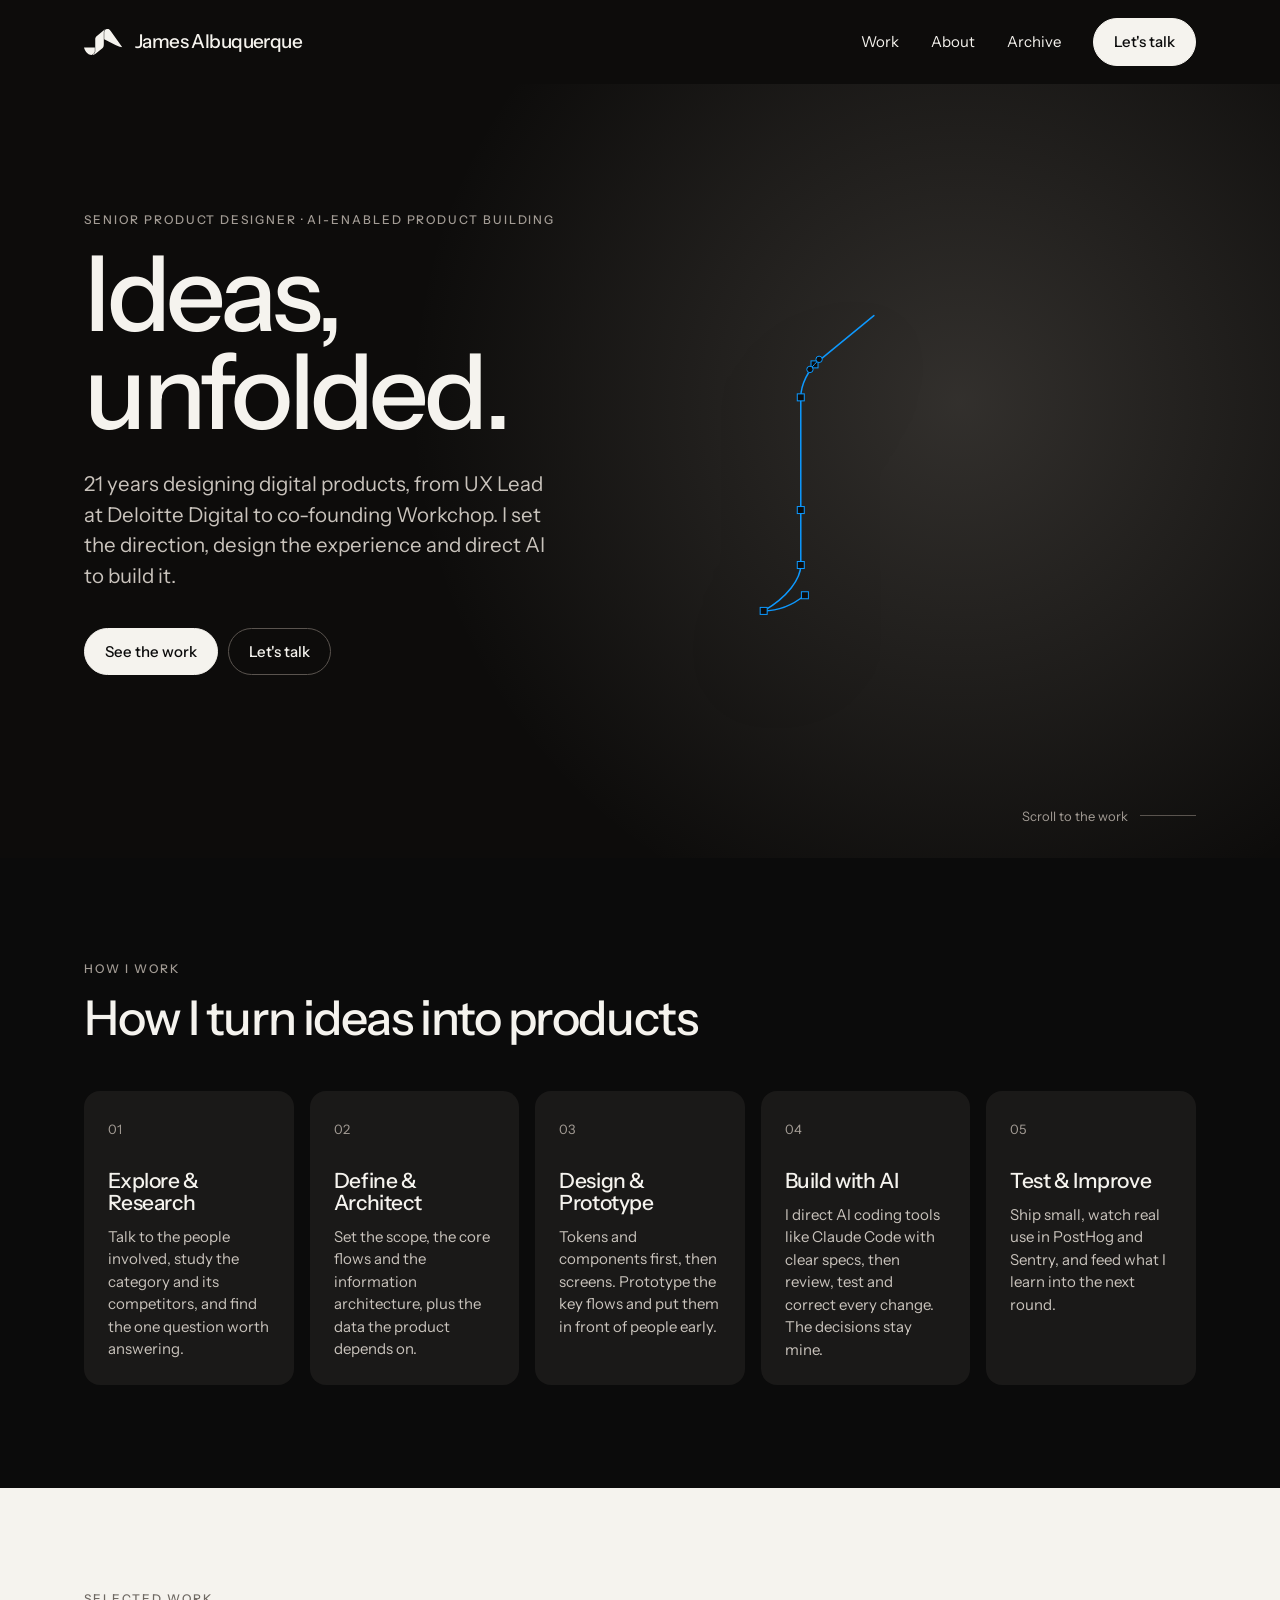
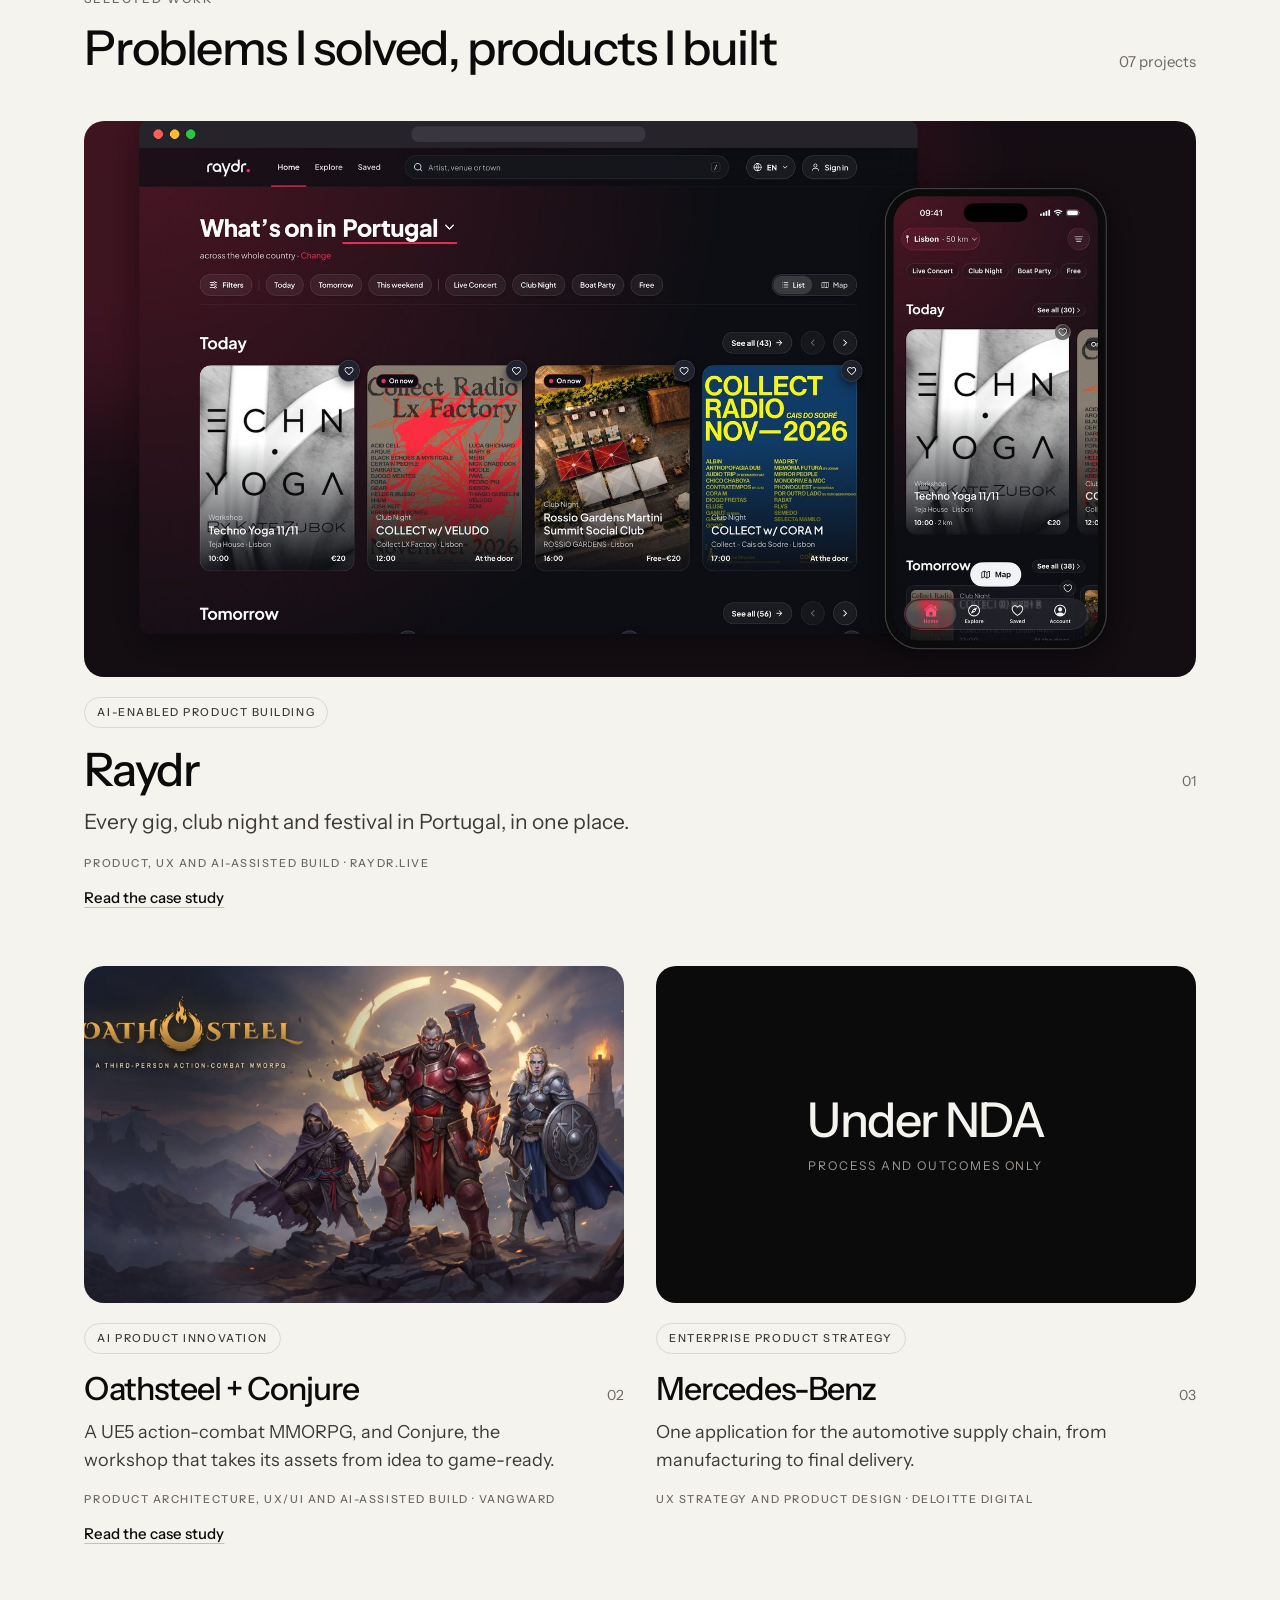
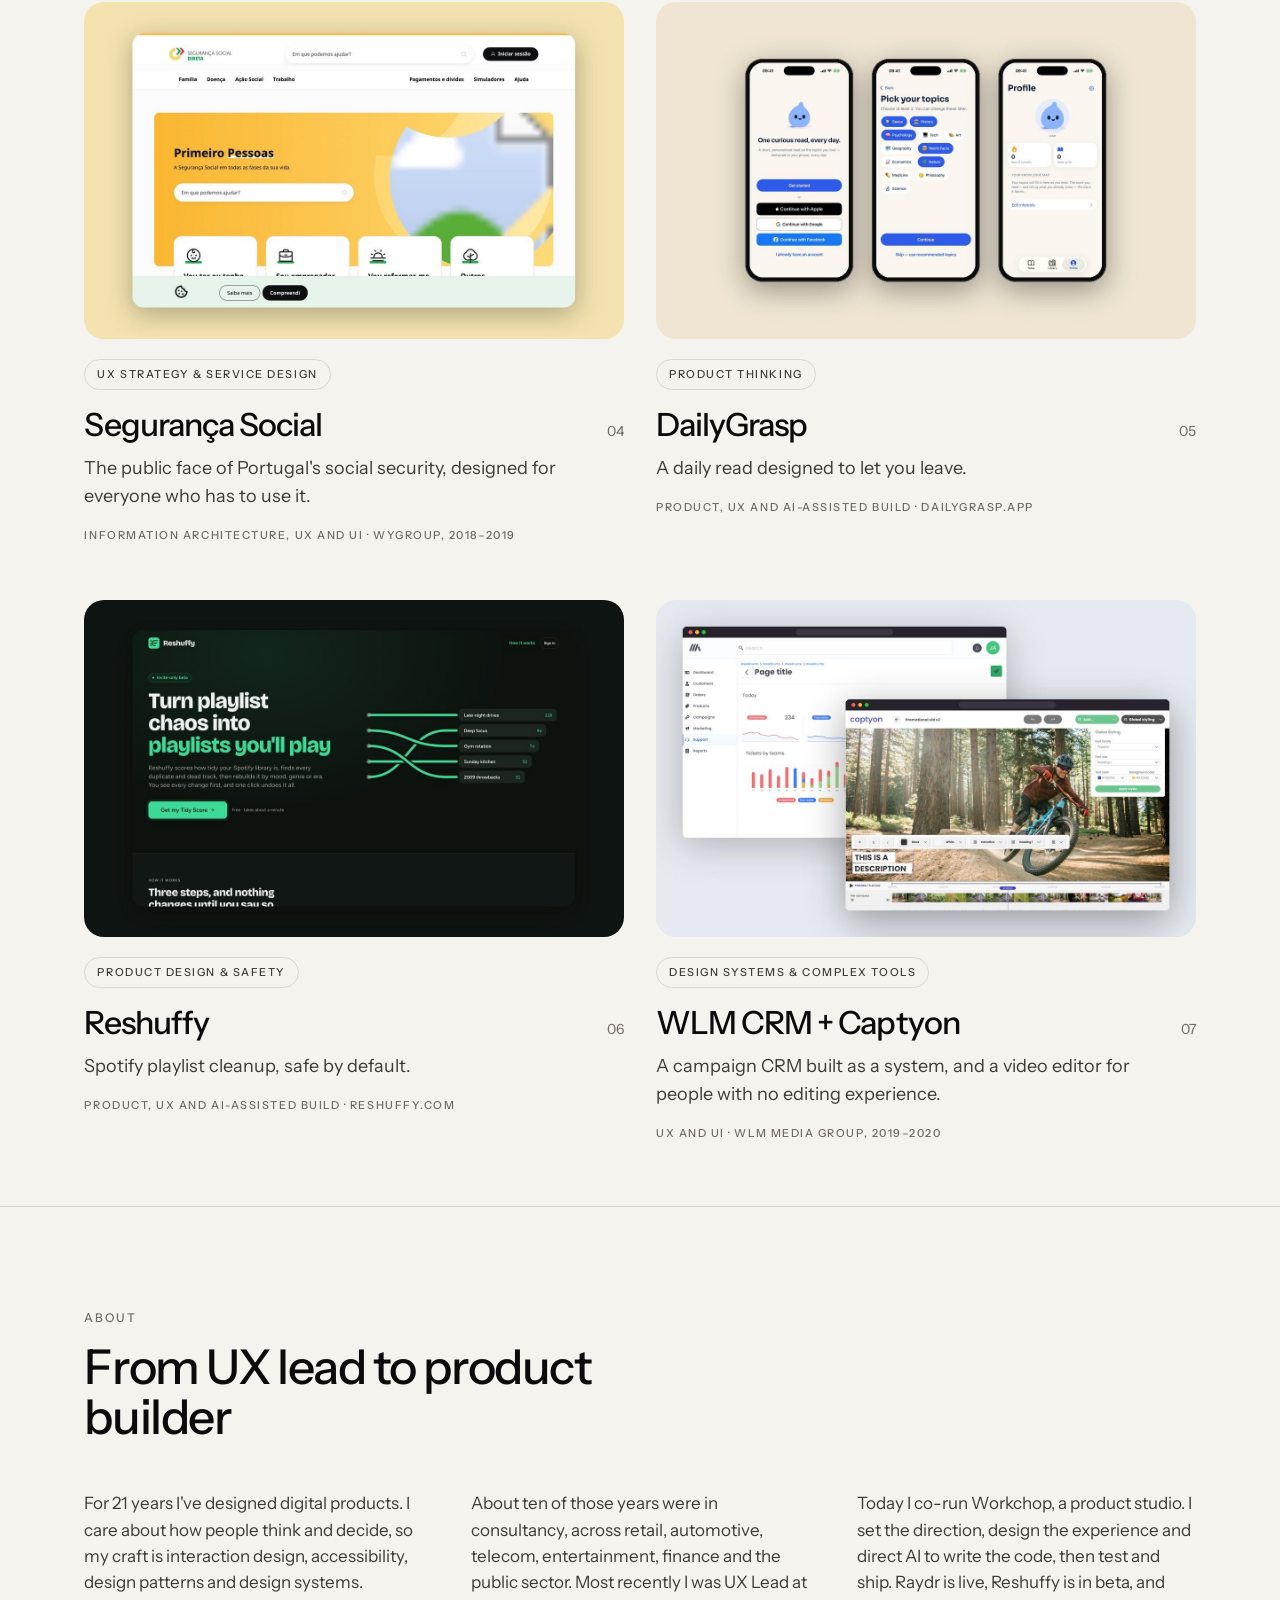
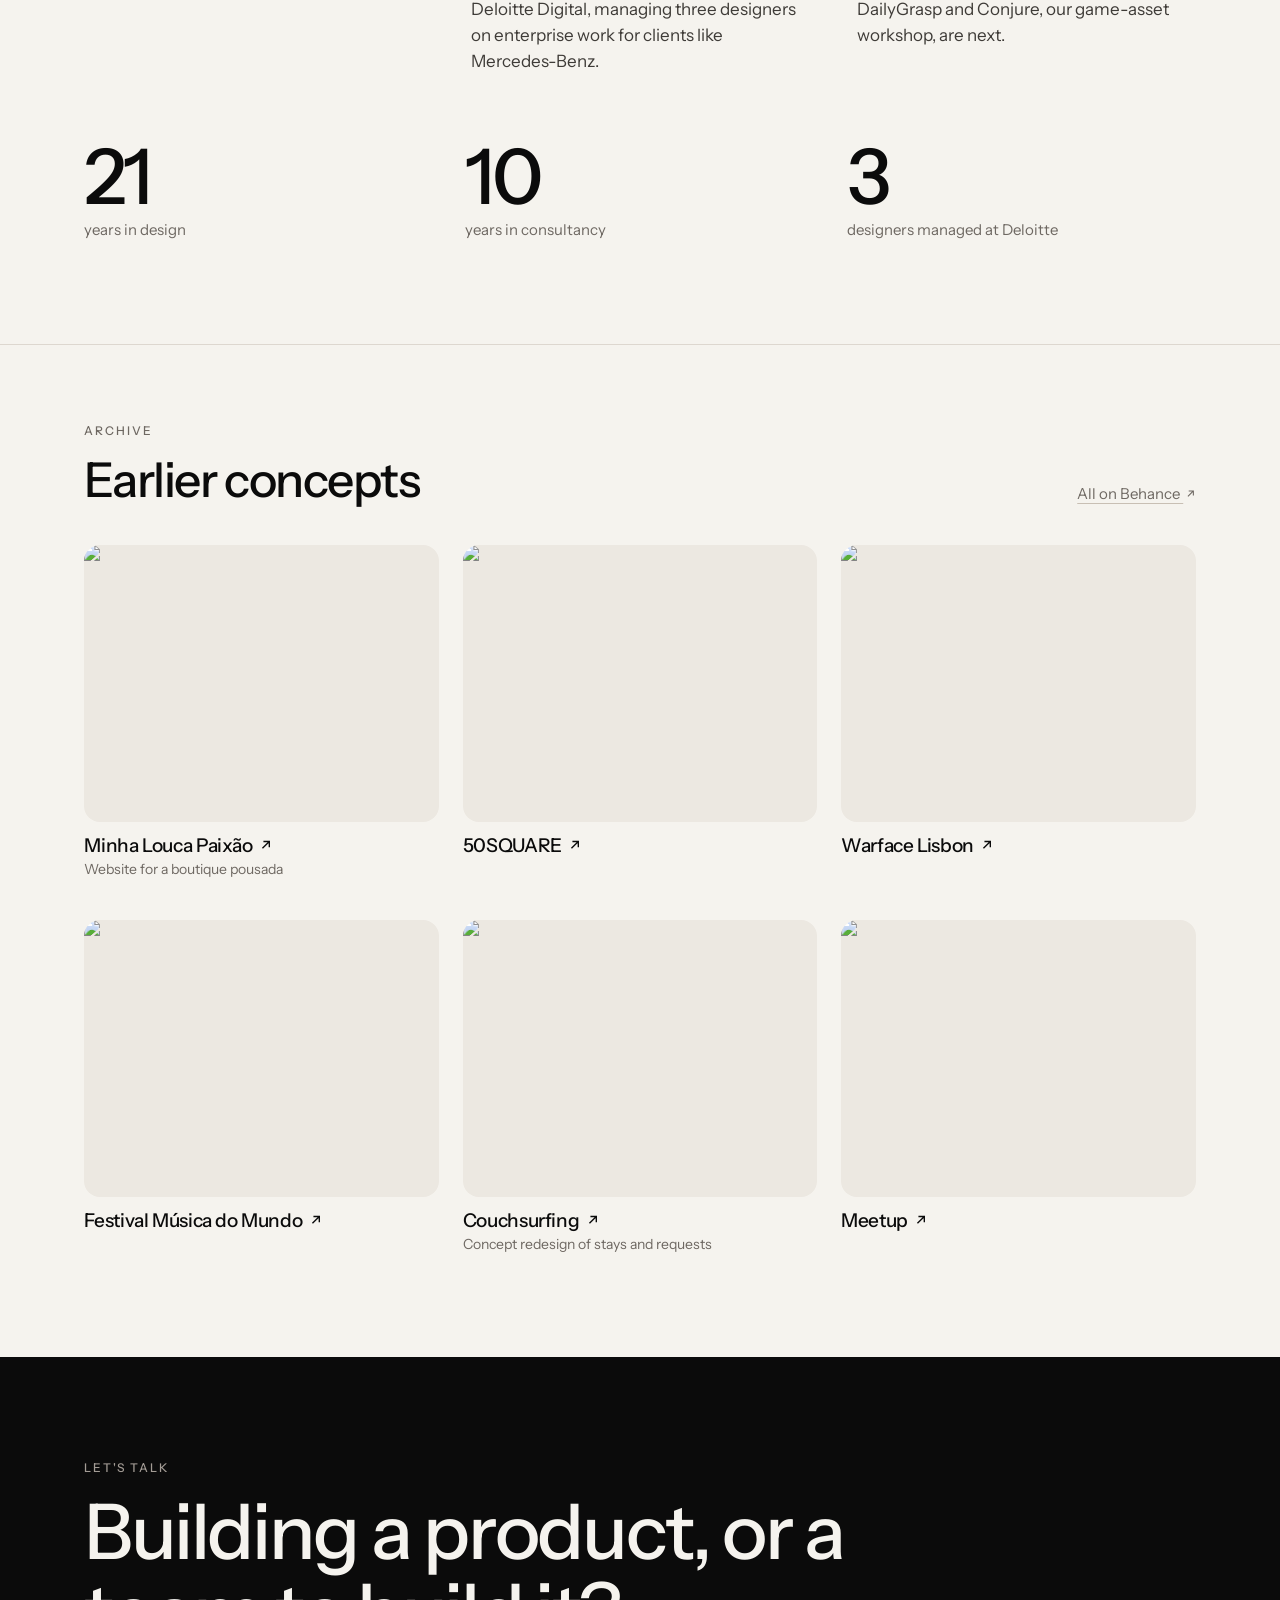
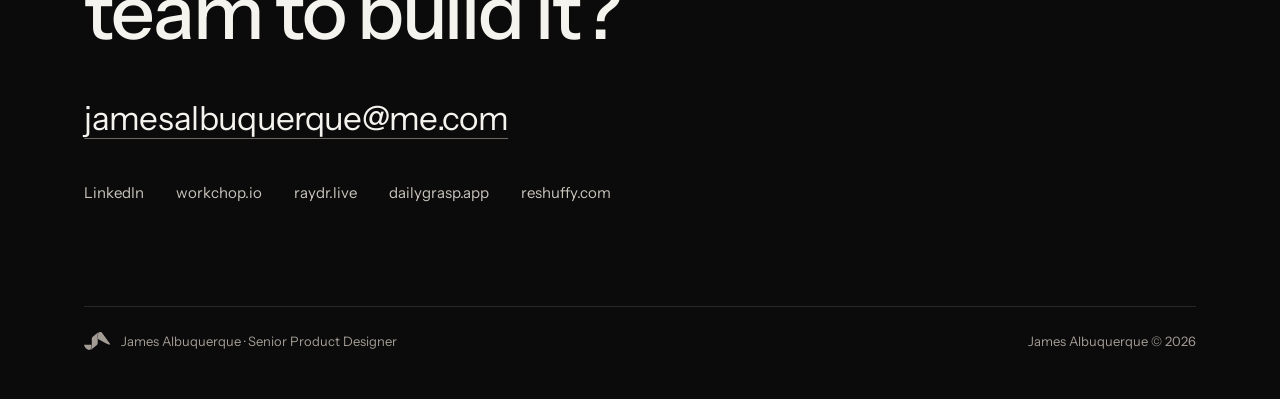
==== commit 2e8ec3ab: "Segurança Social: spell out information architecture (IA read as AI) Co-Authored-By: Claude Opus 5.5" ====
--- a/index.html
+++ b/index.html
@@ -111,7 +111,7 @@
           <span class="tag">UX Strategy &amp; Service Design</span>
           <div class="title-row"><h3>Segurança Social</h3><span class="num">04</span></div>
           <p>The public face of Portugal's social security, designed for everyone who has to use it.</p>
-          <span class="role">IA, UX and UI · WYgroup, 2018–2019</span>
+          <span class="role">Information architecture, UX and UI · WYgroup, 2018–2019</span>
         </div>
         <div class="case">
           <div class="cover"><img src="assets/dailygrasp.jpg" alt="DailyGrasp app screens" width="1216" height="760" loading="lazy"></div>
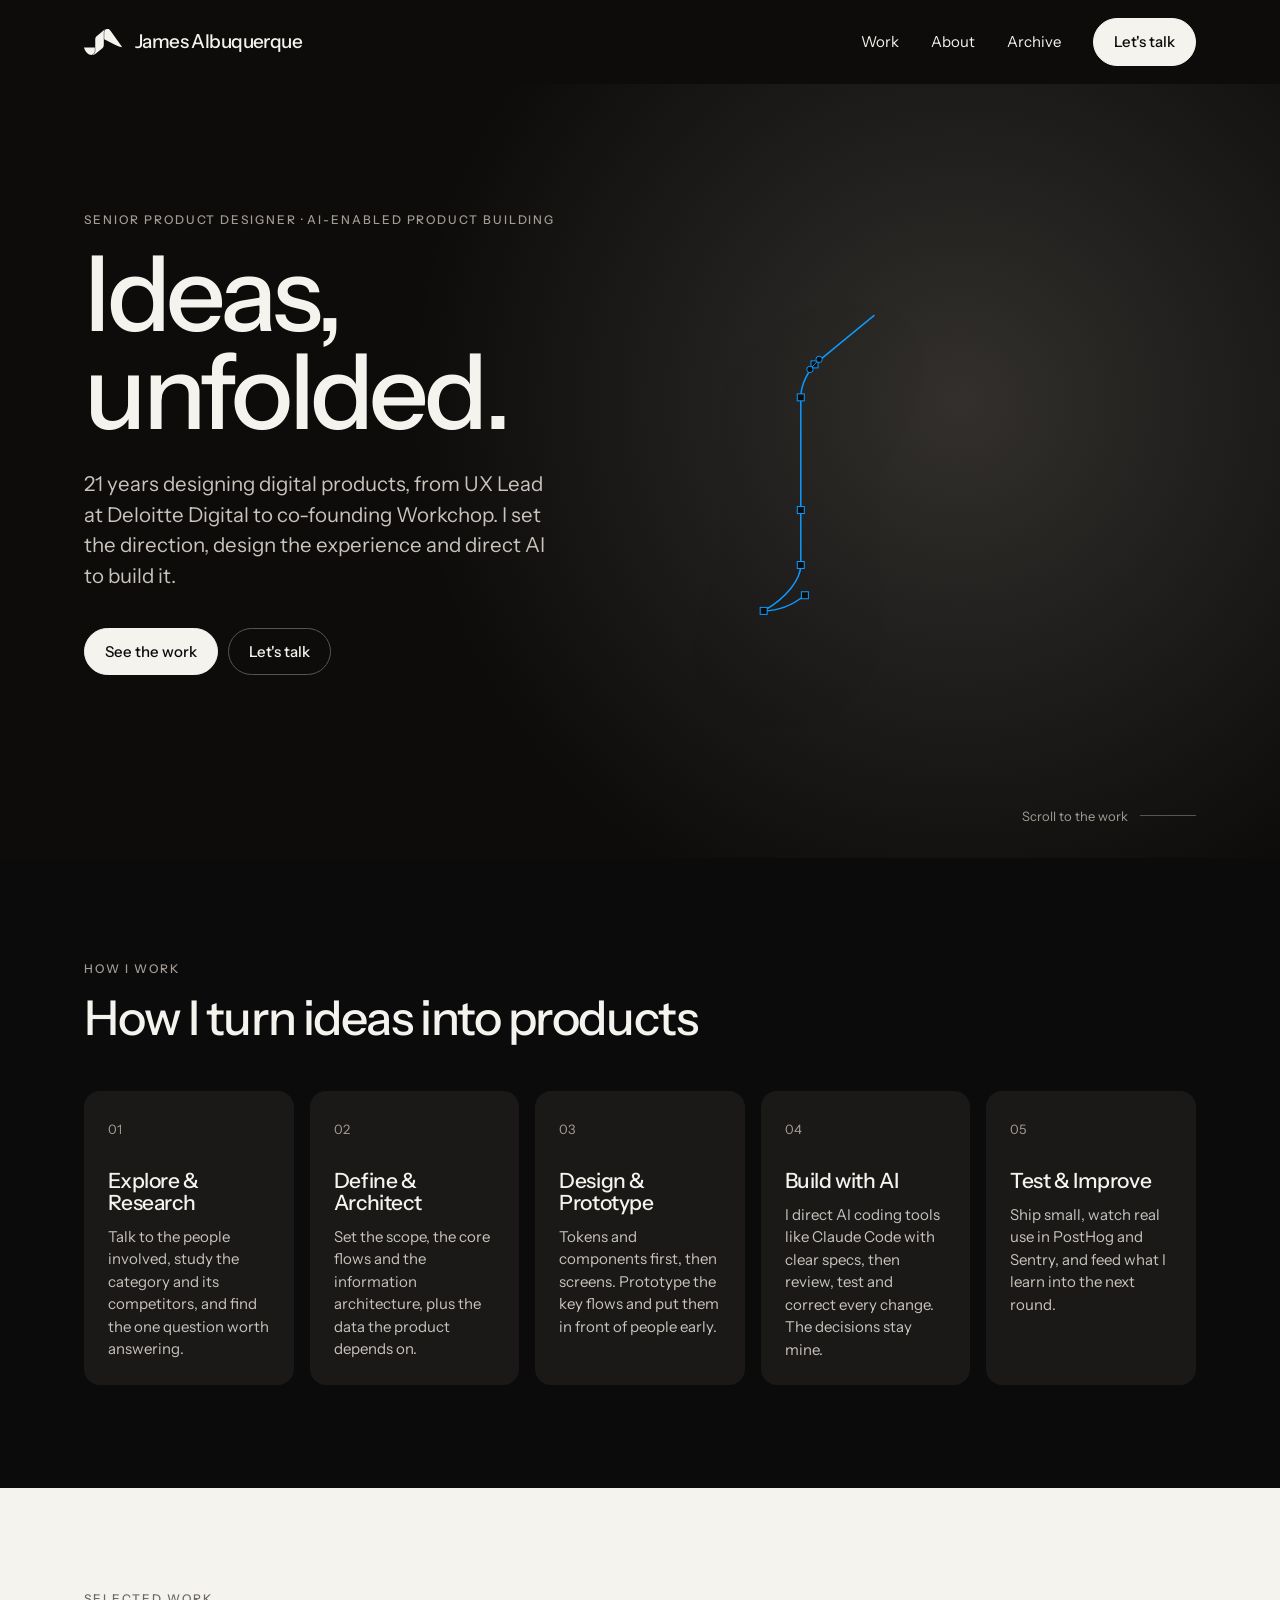
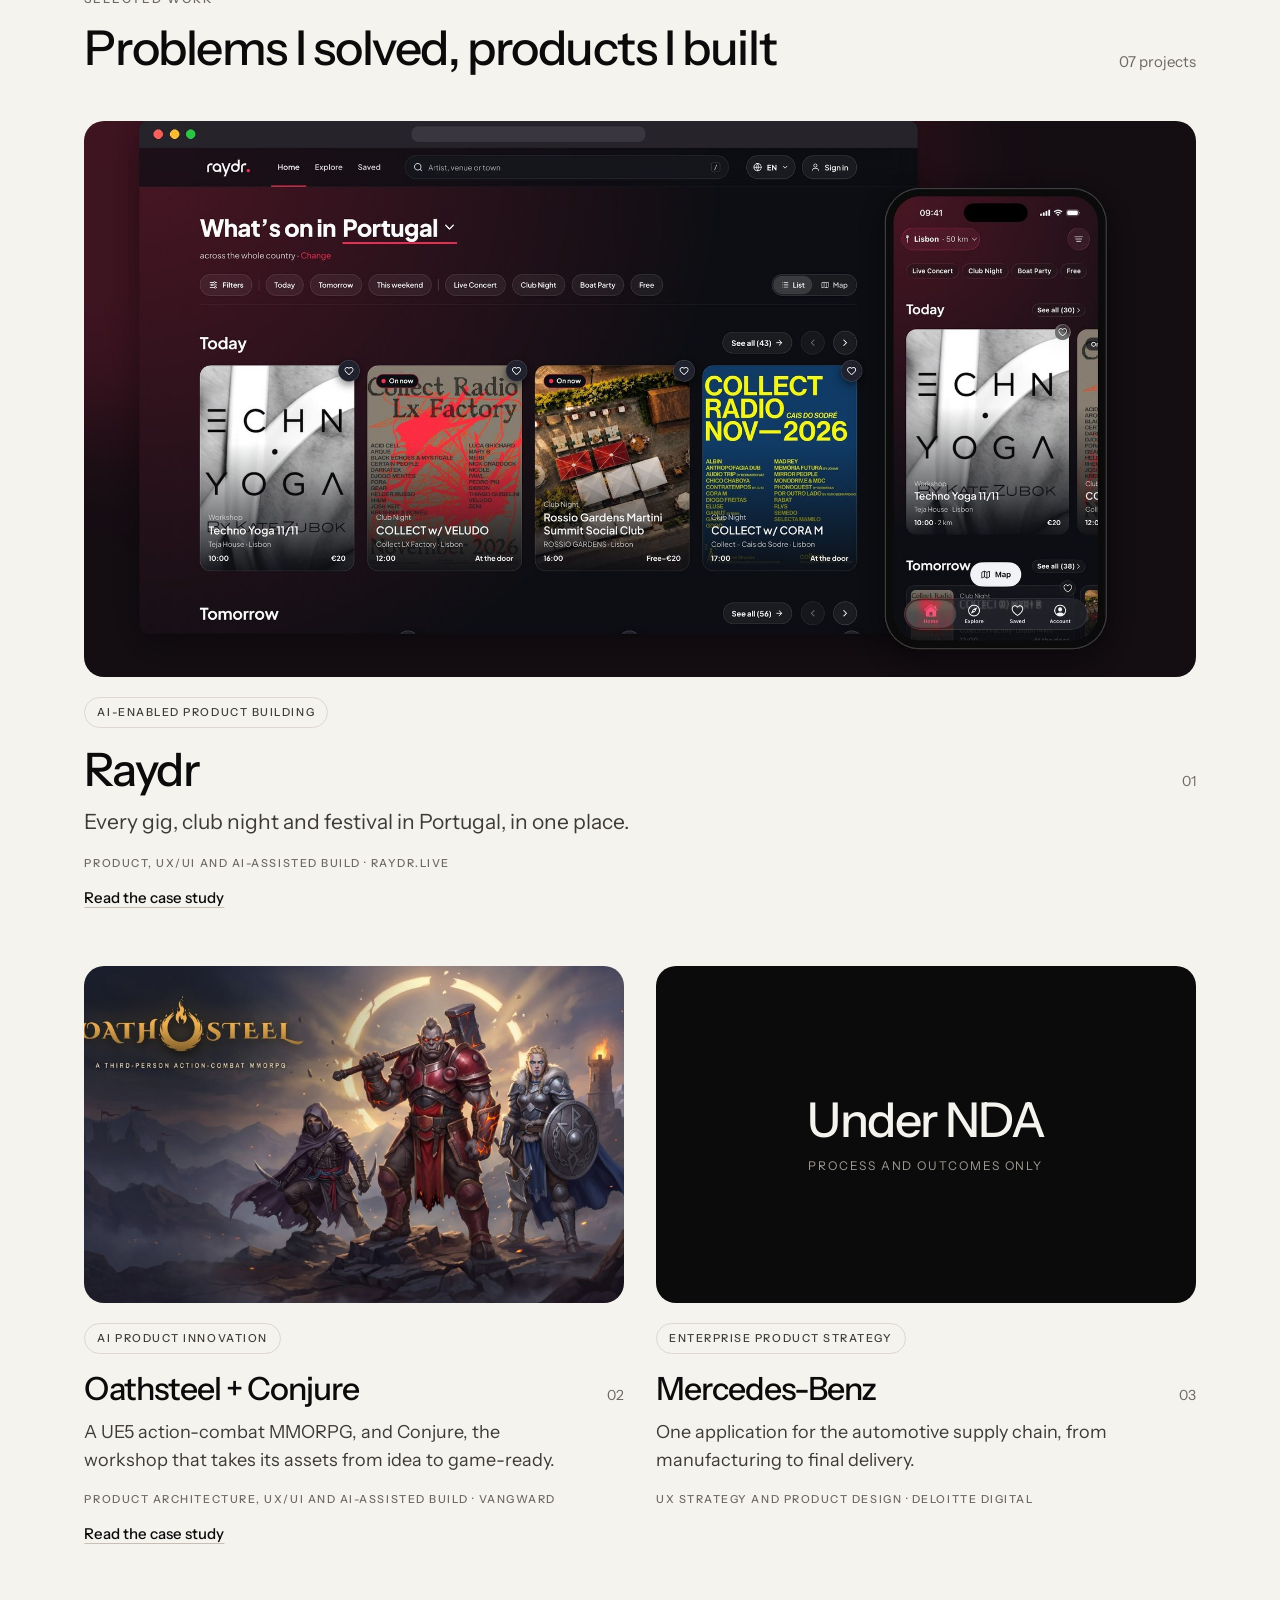
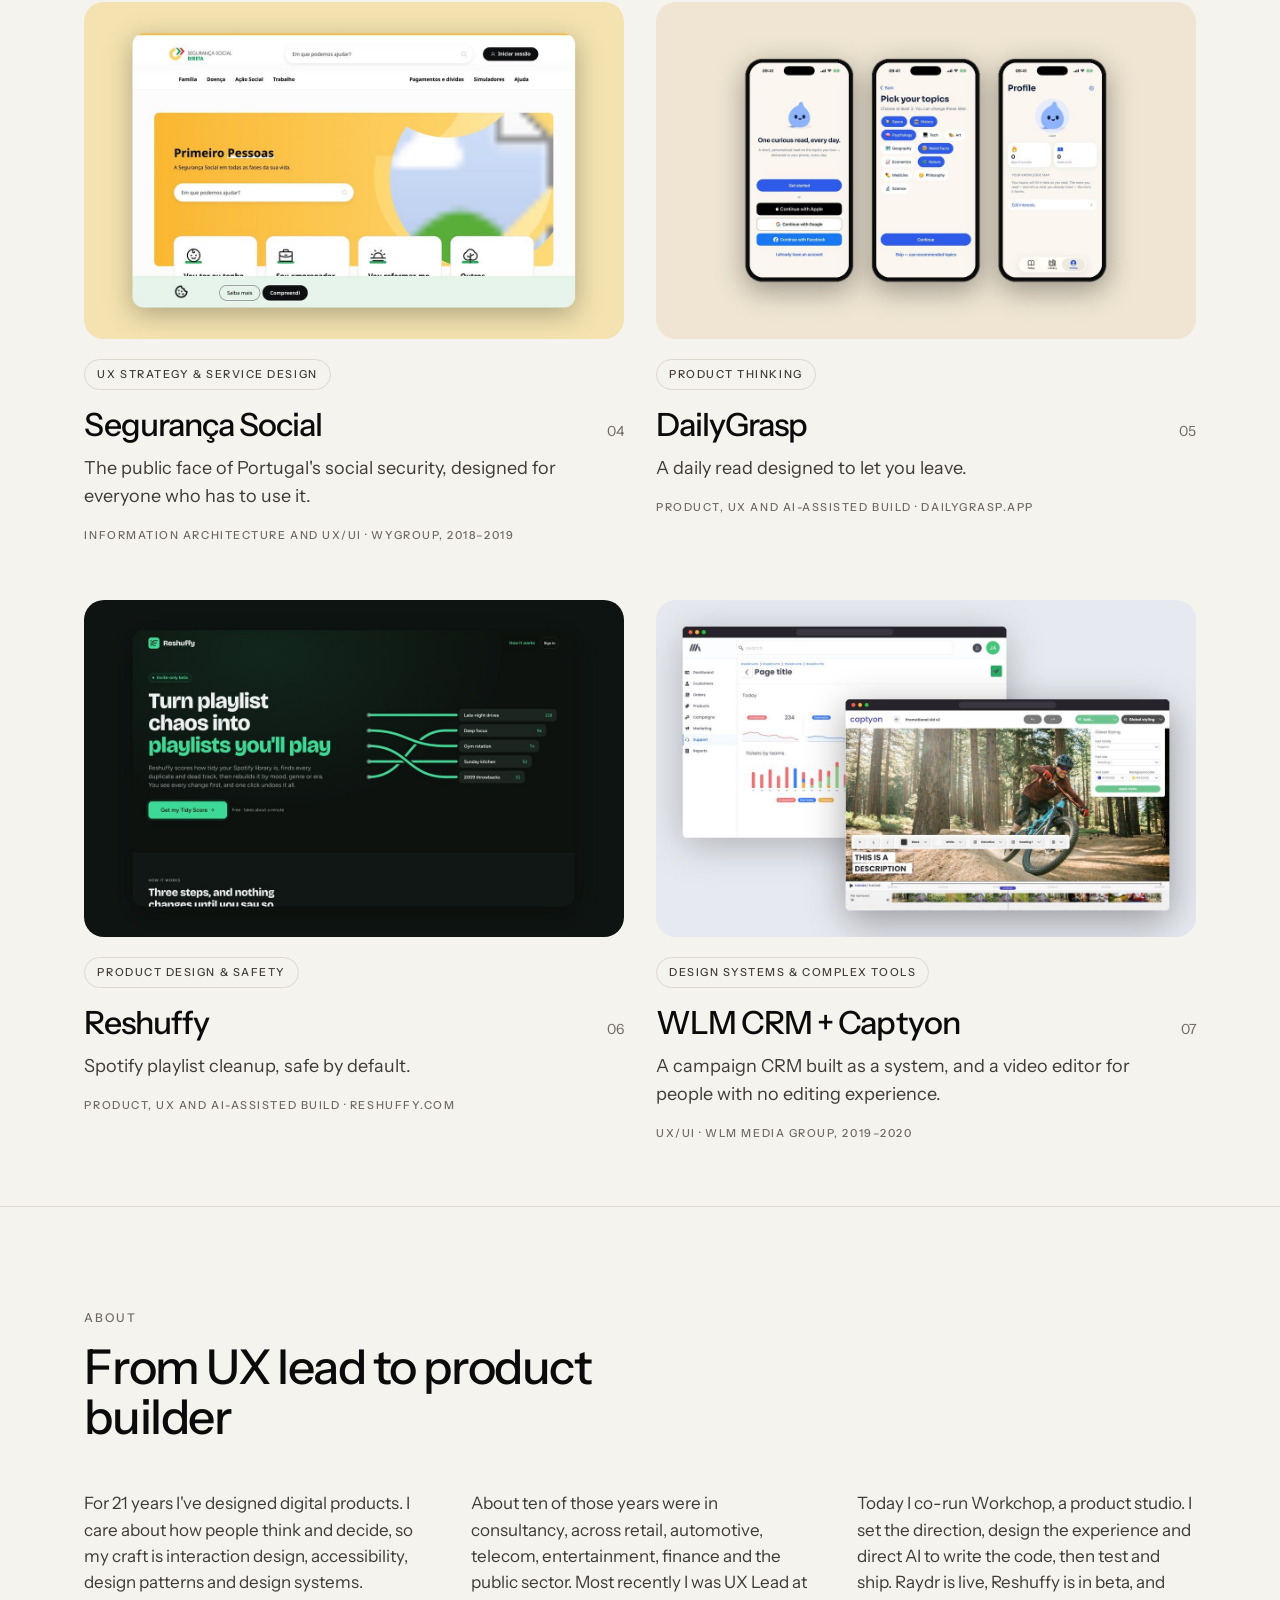
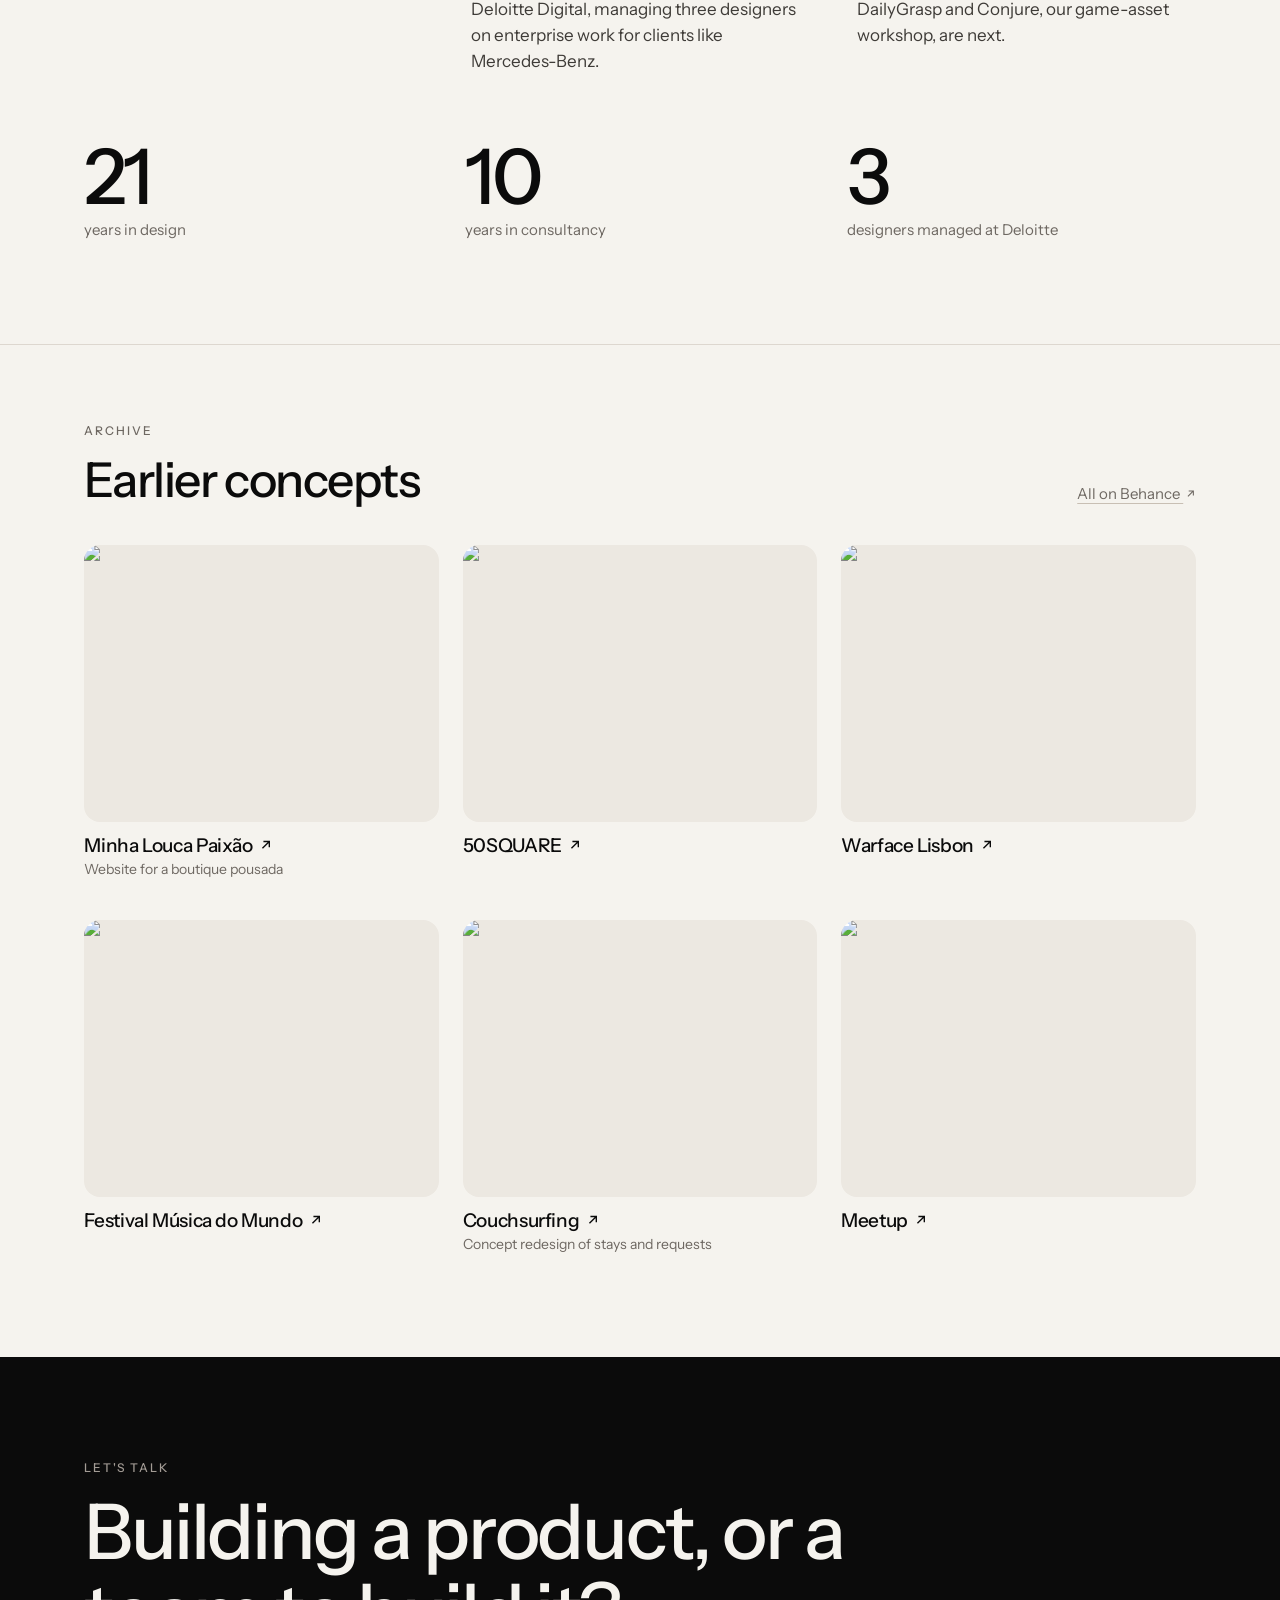
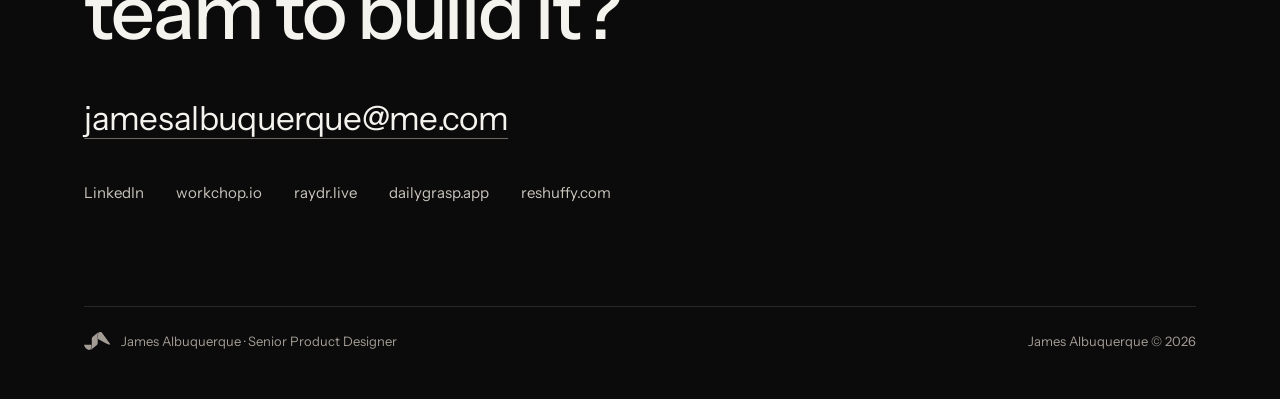
==== commit a1a503b6: "Use UX/UI consistently in project roles Co-Authored-By: Claude Opus 5.5 <noreply@anthropic.com> Clau" ====
--- a/index.html
+++ b/index.html
@@ -88,7 +88,7 @@
           <span class="tag">AI-enabled Product Building</span>
           <div class="title-row"><h3>Raydr</h3><span class="num">01</span></div>
           <p>Every gig, club night and festival in Portugal, in one place.</p>
-          <span class="role">Product, UX and AI-assisted build · raydr.live</span>
+          <span class="role">Product, UX/UI and AI-assisted build · raydr.live</span>
           <span class="more">Read the case study</span>
         </a>
         <a class="case" href="oathsteel">
@@ -111,7 +111,7 @@
           <span class="tag">UX Strategy &amp; Service Design</span>
           <div class="title-row"><h3>Segurança Social</h3><span class="num">04</span></div>
           <p>The public face of Portugal's social security, designed for everyone who has to use it.</p>
-          <span class="role">Information architecture, UX and UI · WYgroup, 2018–2019</span>
+          <span class="role">Information architecture and UX/UI · WYgroup, 2018–2019</span>
         </div>
         <div class="case">
           <div class="cover"><img src="assets/dailygrasp.jpg" alt="DailyGrasp app screens" width="1216" height="760" loading="lazy"></div>
@@ -132,7 +132,7 @@
           <span class="tag">Design Systems &amp; Complex Tools</span>
           <div class="title-row"><h3>WLM CRM + Captyon</h3><span class="num">07</span></div>
           <p>A campaign CRM built as a system, and a video editor for people with no editing experience.</p>
-          <span class="role">UX and UI · WLM Media Group, 2019–2020</span>
+          <span class="role">UX/UI · WLM Media Group, 2019–2020</span>
         </div>
       </div>
     </div>
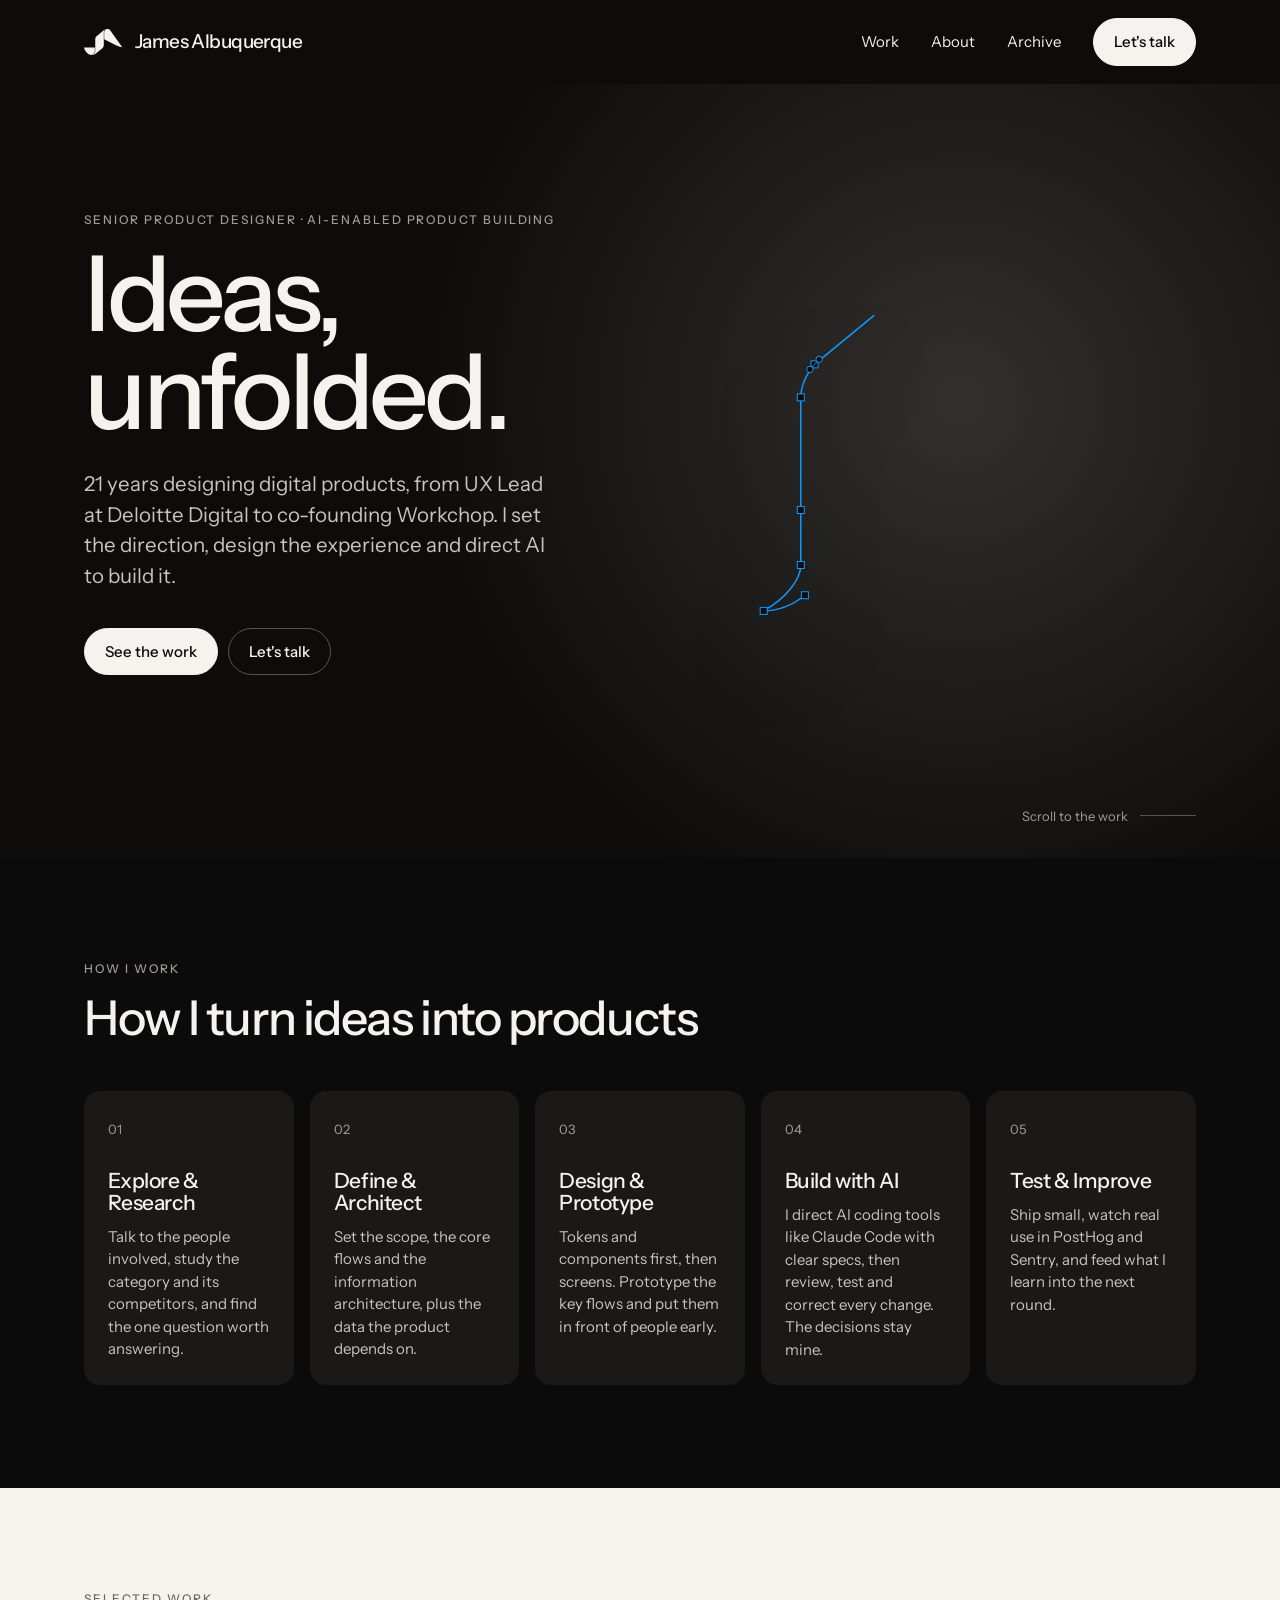
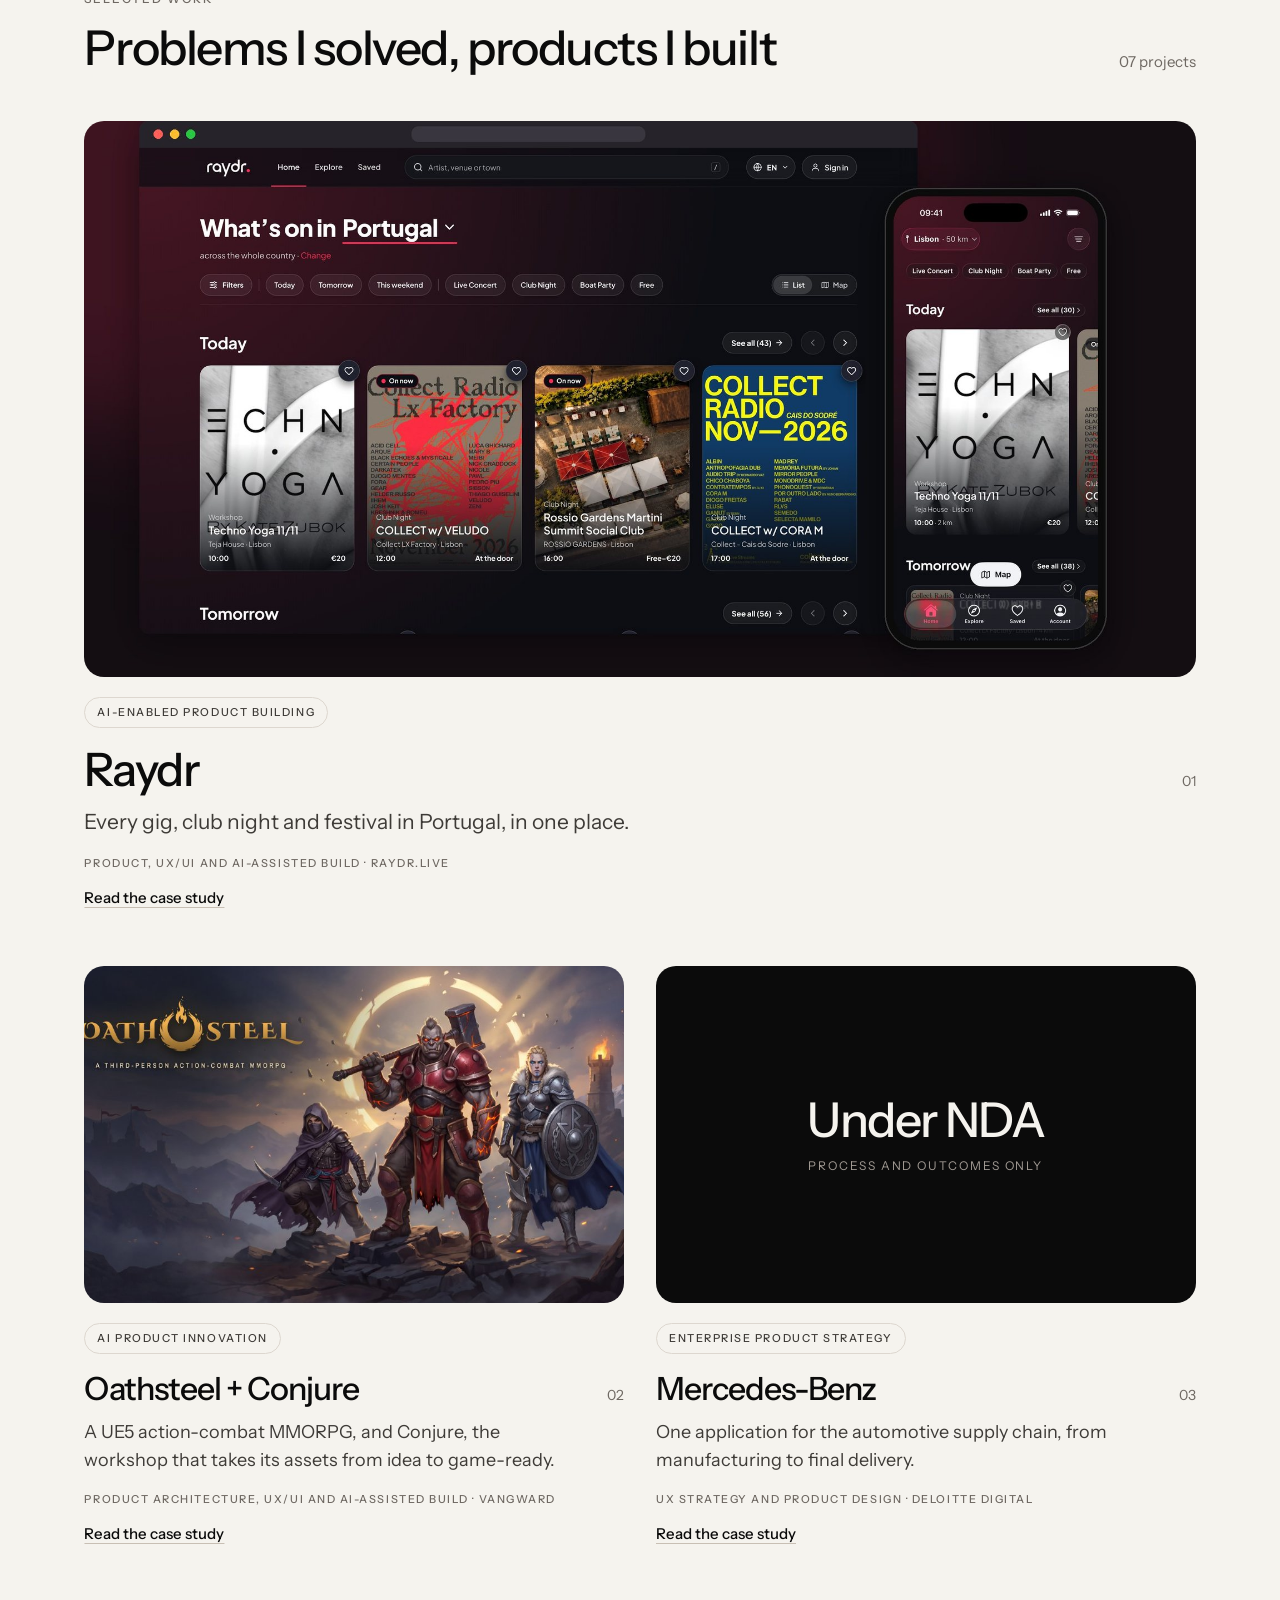
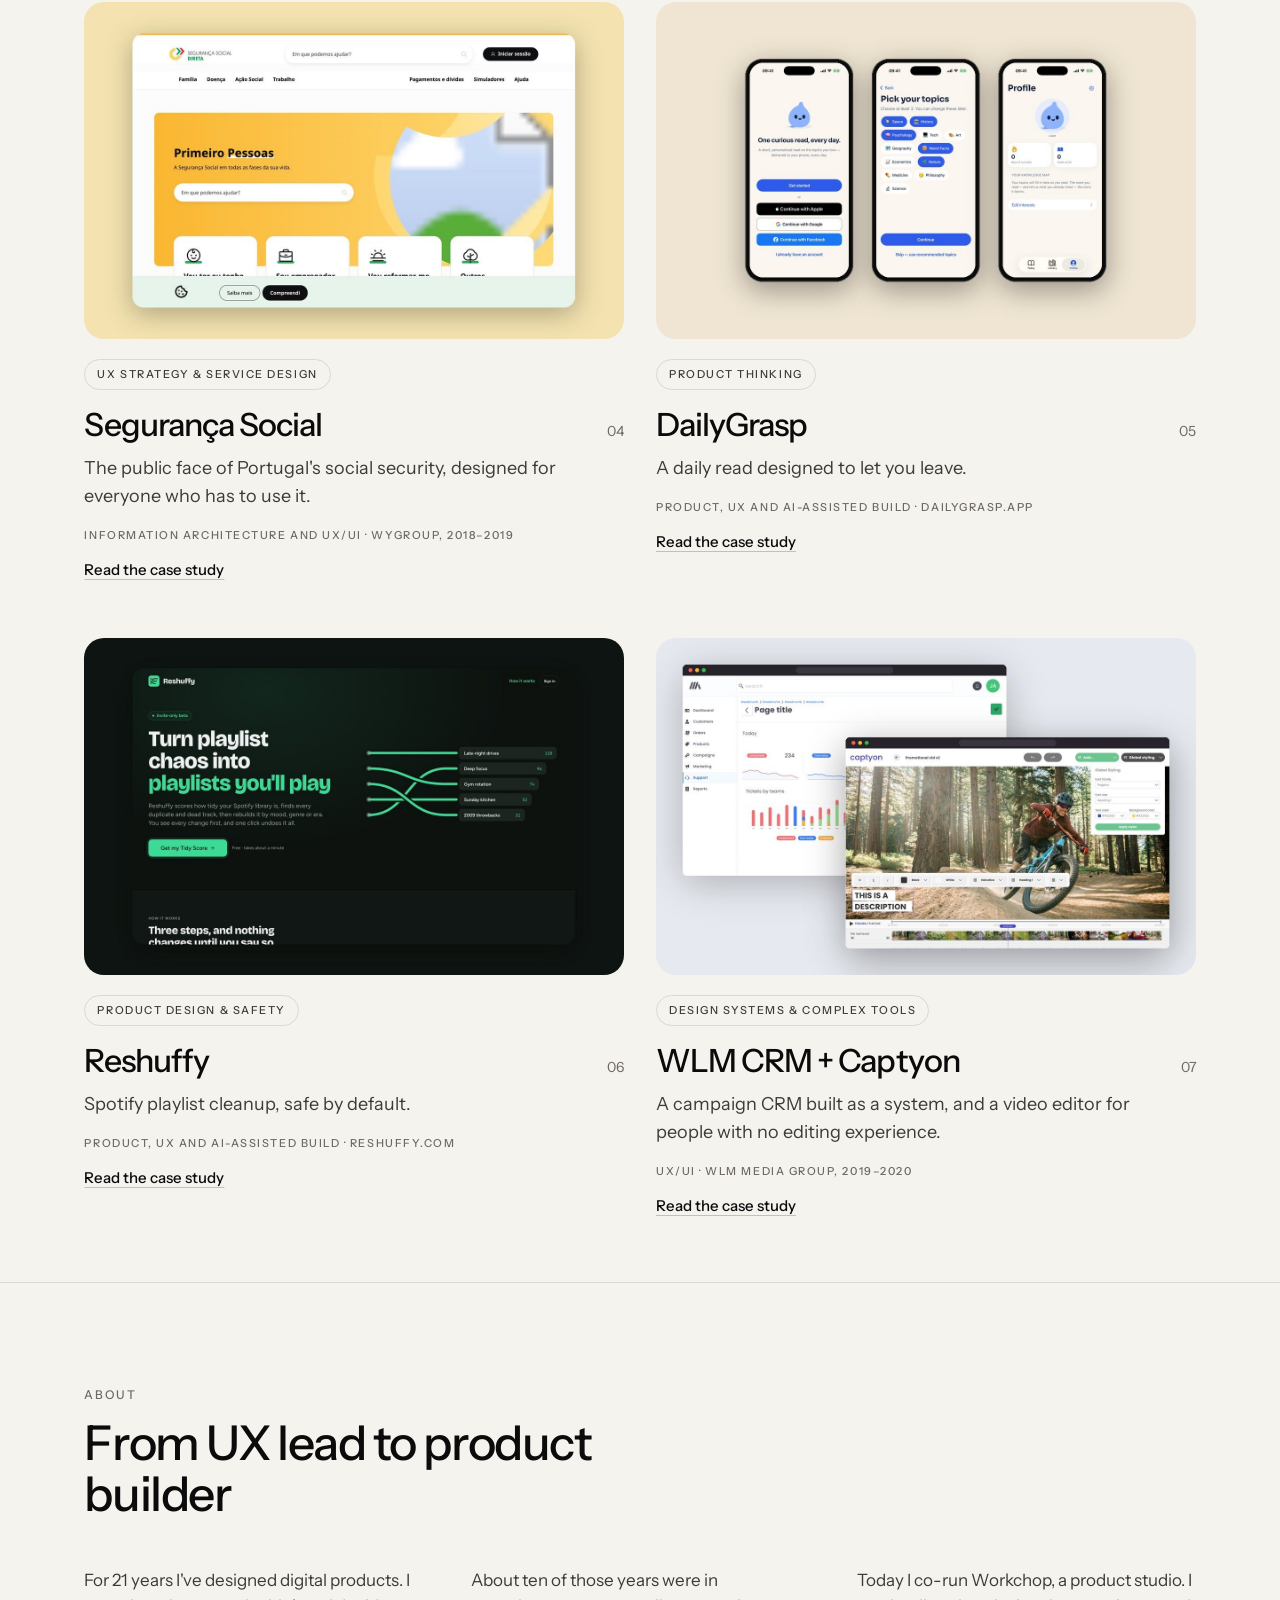
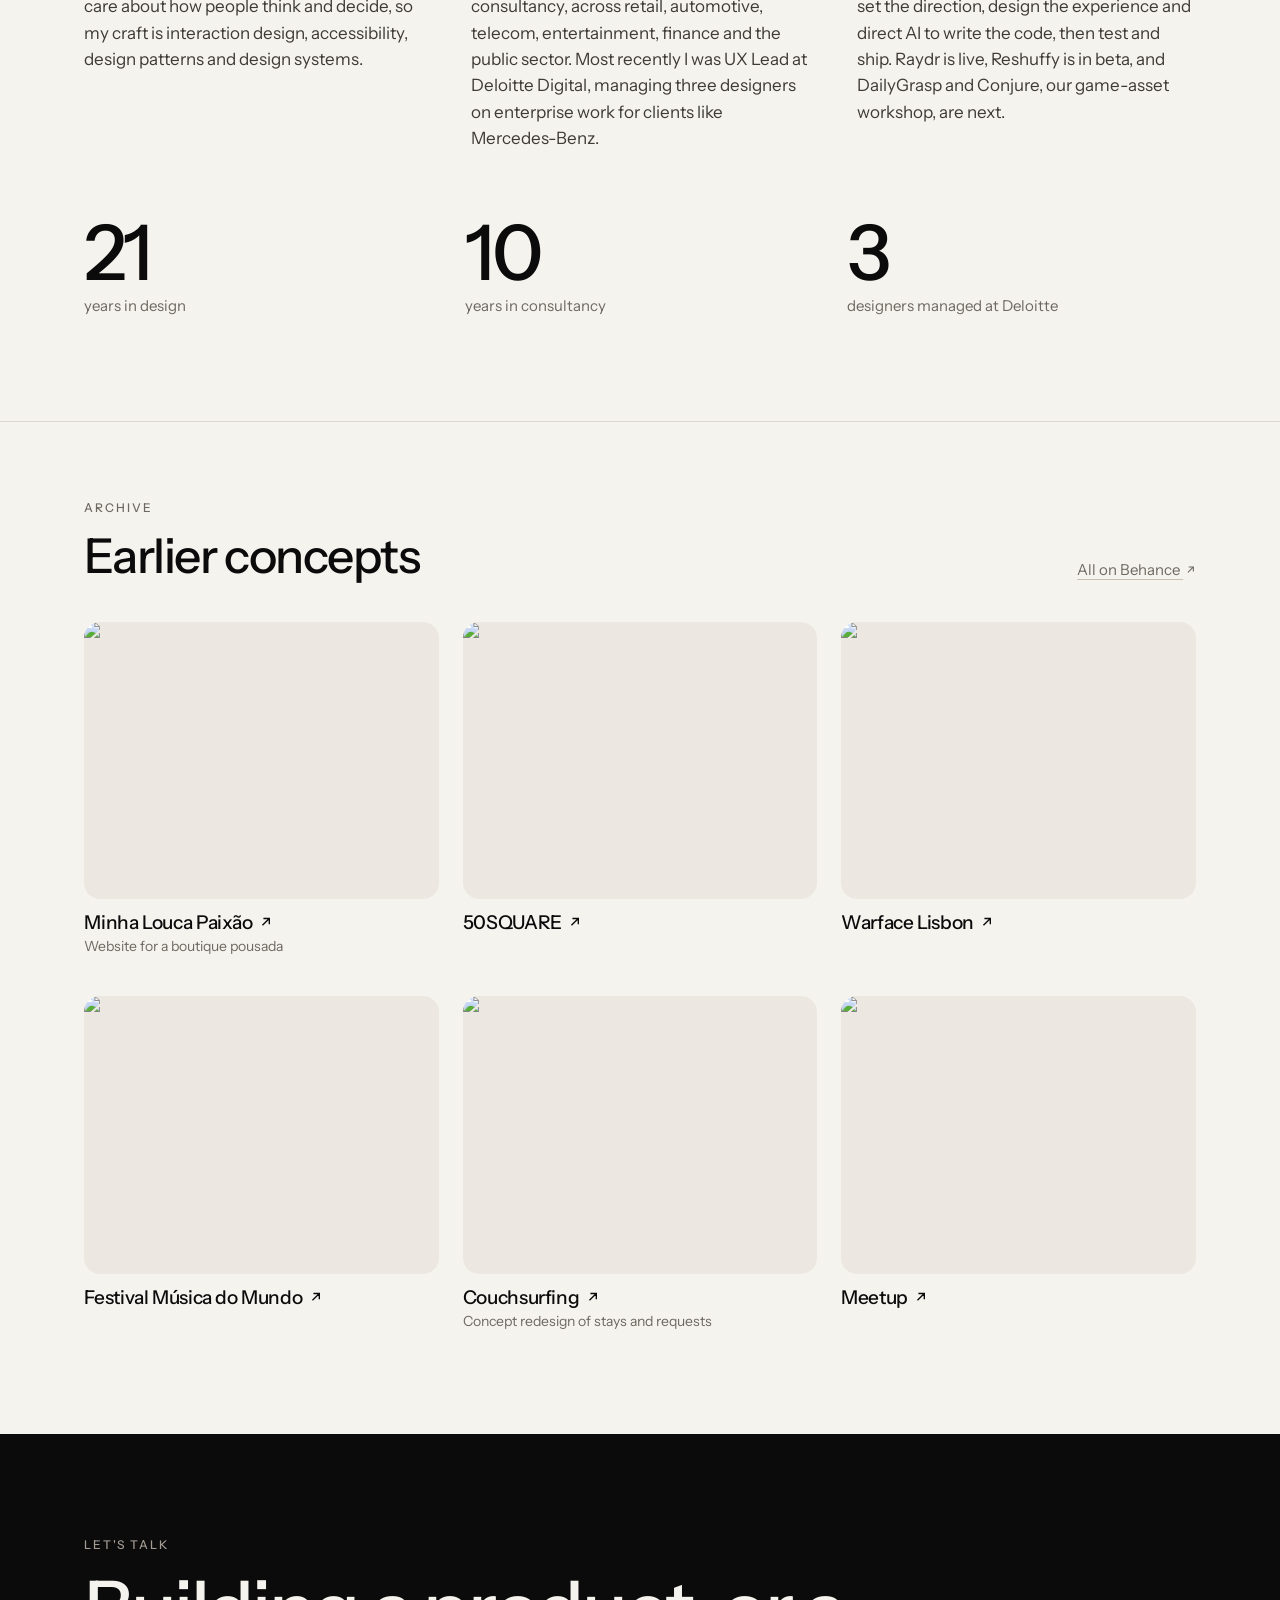
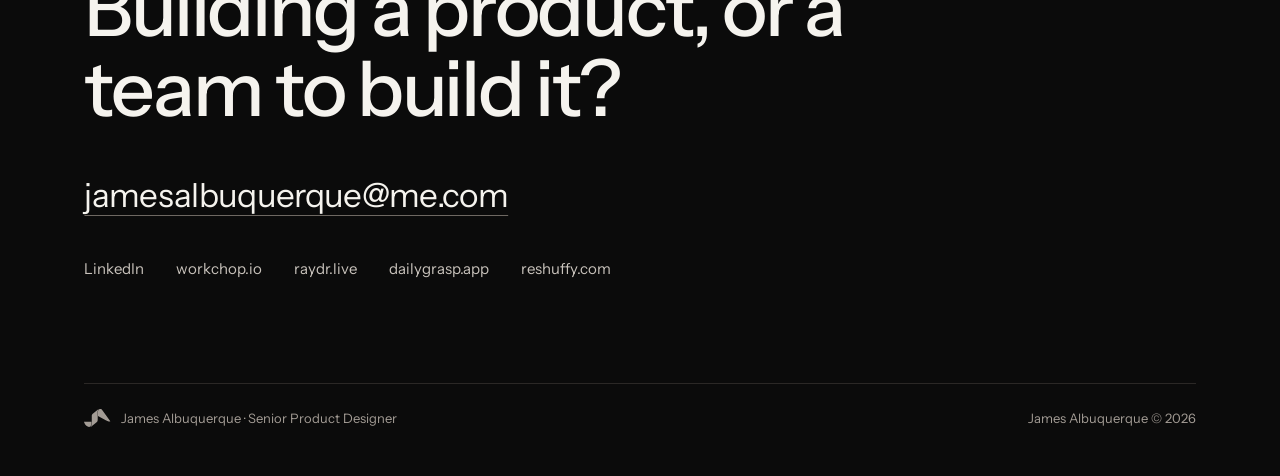
==== commit edc4af19: "Add case pages for Mercedes-Benz, Segurança Social, DailyGrasp, Reshuffy and WLM + Captyon Co-Author" ====
--- a/index.html
+++ b/index.html
@@ -14,7 +14,7 @@
 <link rel="preconnect" href="https://fonts.googleapis.com">
 <link rel="preconnect" href="https://fonts.gstatic.com" crossorigin>
 <link rel="stylesheet" href="https://fonts.googleapis.com/css2?family=Instrument+Sans:wght@400;500&display=swap">
-<link rel="stylesheet" href="assets/site.css?v=trace3">
+<link rel="stylesheet" href="assets/site.css?v=cases1">
 </head>
 <body>
 
@@ -99,41 +99,46 @@
           <span class="role">Product architecture, UX/UI and AI-assisted build · Vangward</span>
           <span class="more">Read the case study</span>
         </a>
-        <div class="case">
+        <a class="case" href="mercedes-benz">
           <div class="cover nda"><strong>Under NDA</strong><span>Process and outcomes only</span></div>
           <span class="tag">Enterprise Product Strategy</span>
           <div class="title-row"><h3>Mercedes-Benz</h3><span class="num">03</span></div>
           <p>One application for the automotive supply chain, from manufacturing to final delivery.</p>
           <span class="role">UX strategy and product design · Deloitte Digital</span>
-        </div>
-        <div class="case">
+          <span class="more">Read the case study</span>
+        </a>
+        <a class="case" href="seguranca-social">
           <div class="cover"><img src="assets/seguranca-social.jpg" alt="Segurança Social website screens" width="1216" height="760" loading="lazy"></div>
           <span class="tag">UX Strategy &amp; Service Design</span>
           <div class="title-row"><h3>Segurança Social</h3><span class="num">04</span></div>
           <p>The public face of Portugal's social security, designed for everyone who has to use it.</p>
-          <span class="role">Information architecture and UX/UI · WYgroup, 2018–2019</span>
-        </div>
-        <div class="case">
+          <span class="role">Information architecture and UX/UI · WYGroup, 2018–2019</span>
+          <span class="more">Read the case study</span>
+        </a>
+        <a class="case" href="dailygrasp">
           <div class="cover"><img src="assets/dailygrasp.jpg" alt="DailyGrasp app screens" width="1216" height="760" loading="lazy"></div>
           <span class="tag">Product Thinking</span>
           <div class="title-row"><h3>DailyGrasp</h3><span class="num">05</span></div>
           <p>A daily read designed to let you leave.</p>
           <span class="role">Product, UX and AI-assisted build · dailygrasp.app</span>
-        </div>
-        <div class="case">
+          <span class="more">Read the case study</span>
+        </a>
+        <a class="case" href="reshuffy">
           <div class="cover"><img src="assets/reshuffy.jpg" alt="Reshuffy playlist cleanup screens" width="1216" height="760" loading="lazy"></div>
           <span class="tag">Product Design &amp; Safety</span>
           <div class="title-row"><h3>Reshuffy</h3><span class="num">06</span></div>
           <p>Spotify playlist cleanup, safe by default.</p>
           <span class="role">Product, UX and AI-assisted build · reshuffy.com</span>
-        </div>
-        <div class="case">
+          <span class="more">Read the case study</span>
+        </a>
+        <a class="case" href="wlm-captyon">
           <div class="cover"><img src="assets/wlm-captyon.jpg" alt="WLM CRM and Captyon video editor screens" width="1216" height="760" loading="lazy"></div>
           <span class="tag">Design Systems &amp; Complex Tools</span>
           <div class="title-row"><h3>WLM CRM + Captyon</h3><span class="num">07</span></div>
           <p>A campaign CRM built as a system, and a video editor for people with no editing experience.</p>
           <span class="role">UX/UI · WLM Media Group, 2019–2020</span>
-        </div>
+          <span class="more">Read the case study</span>
+        </a>
       </div>
     </div>
   </section>
@@ -222,6 +227,6 @@
     new IntersectionObserver(function (e) { hero.classList.toggle('paused', !e[0].isIntersecting); }).observe(hero);
   })();
 </script>
-<script src="assets/trace.js?v=trace3"></script>
+<script src="assets/trace.js?v=cases1"></script>
 </body>
 </html>
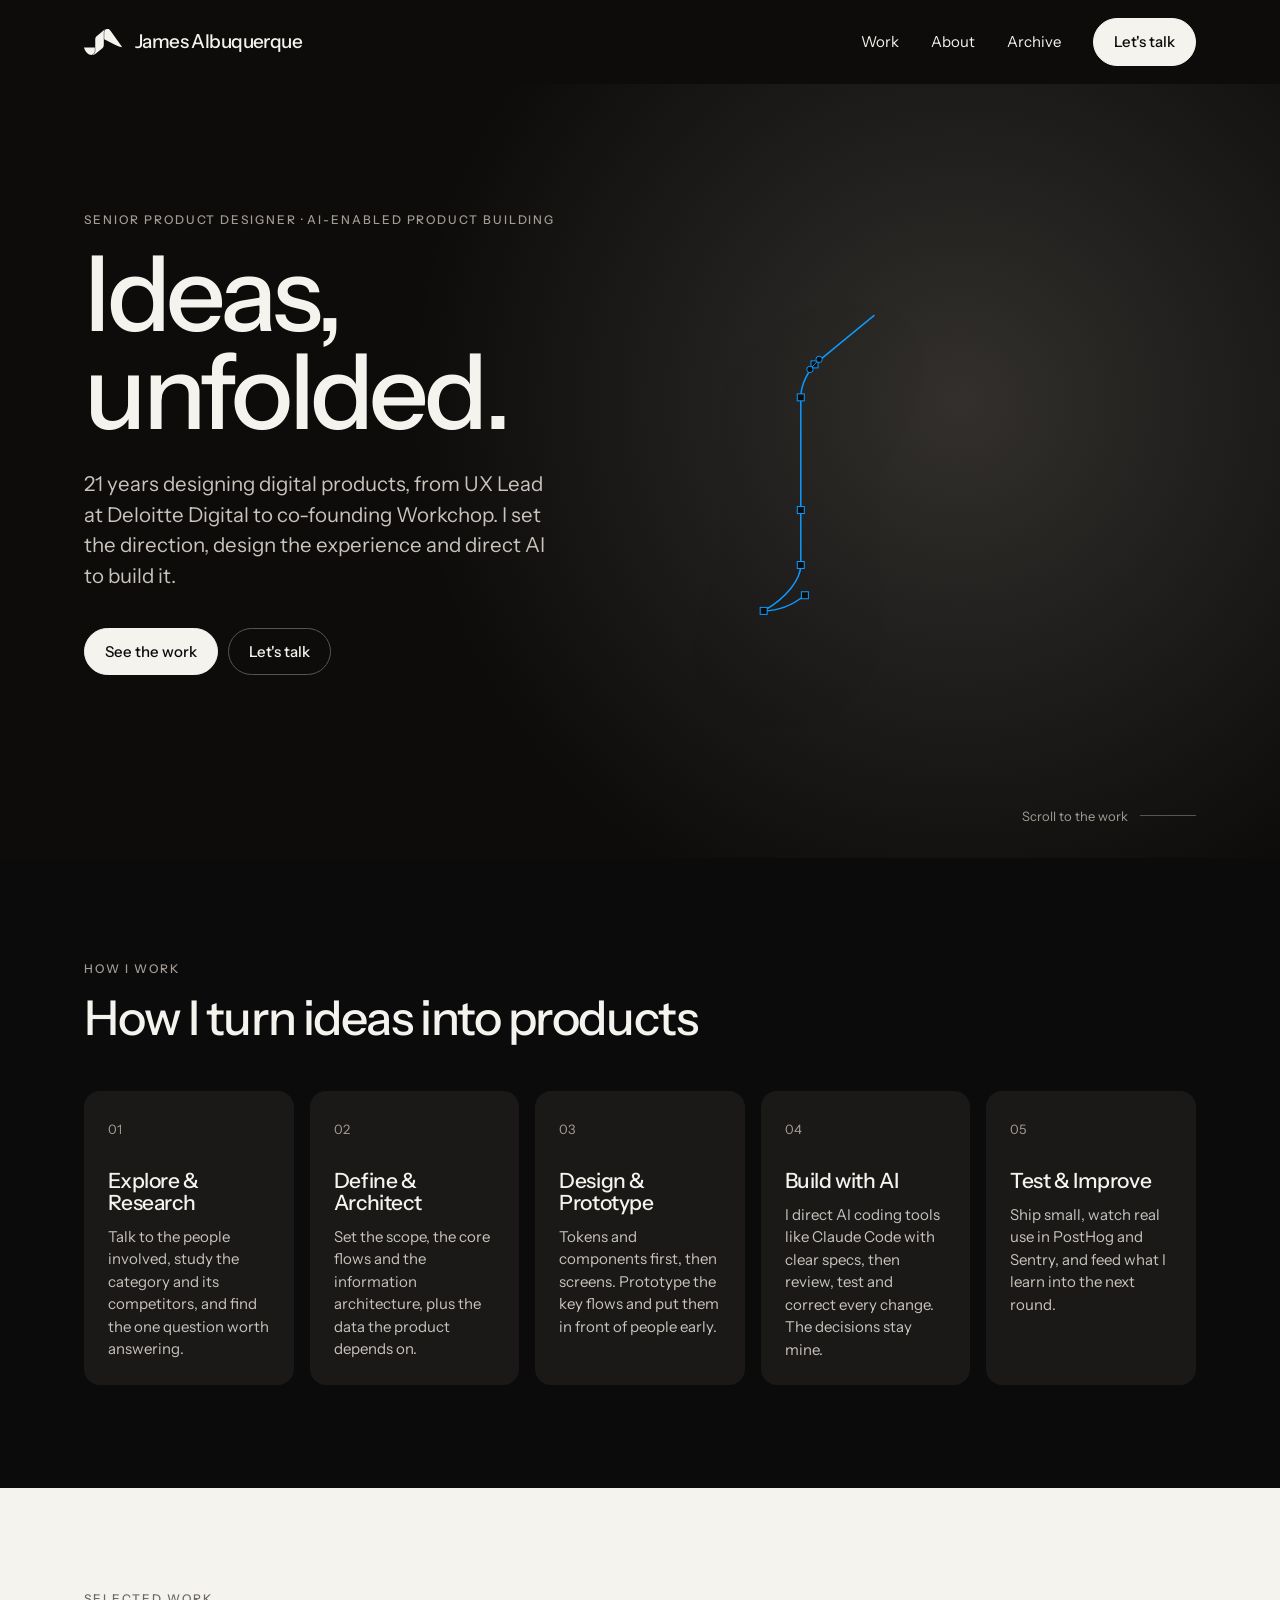
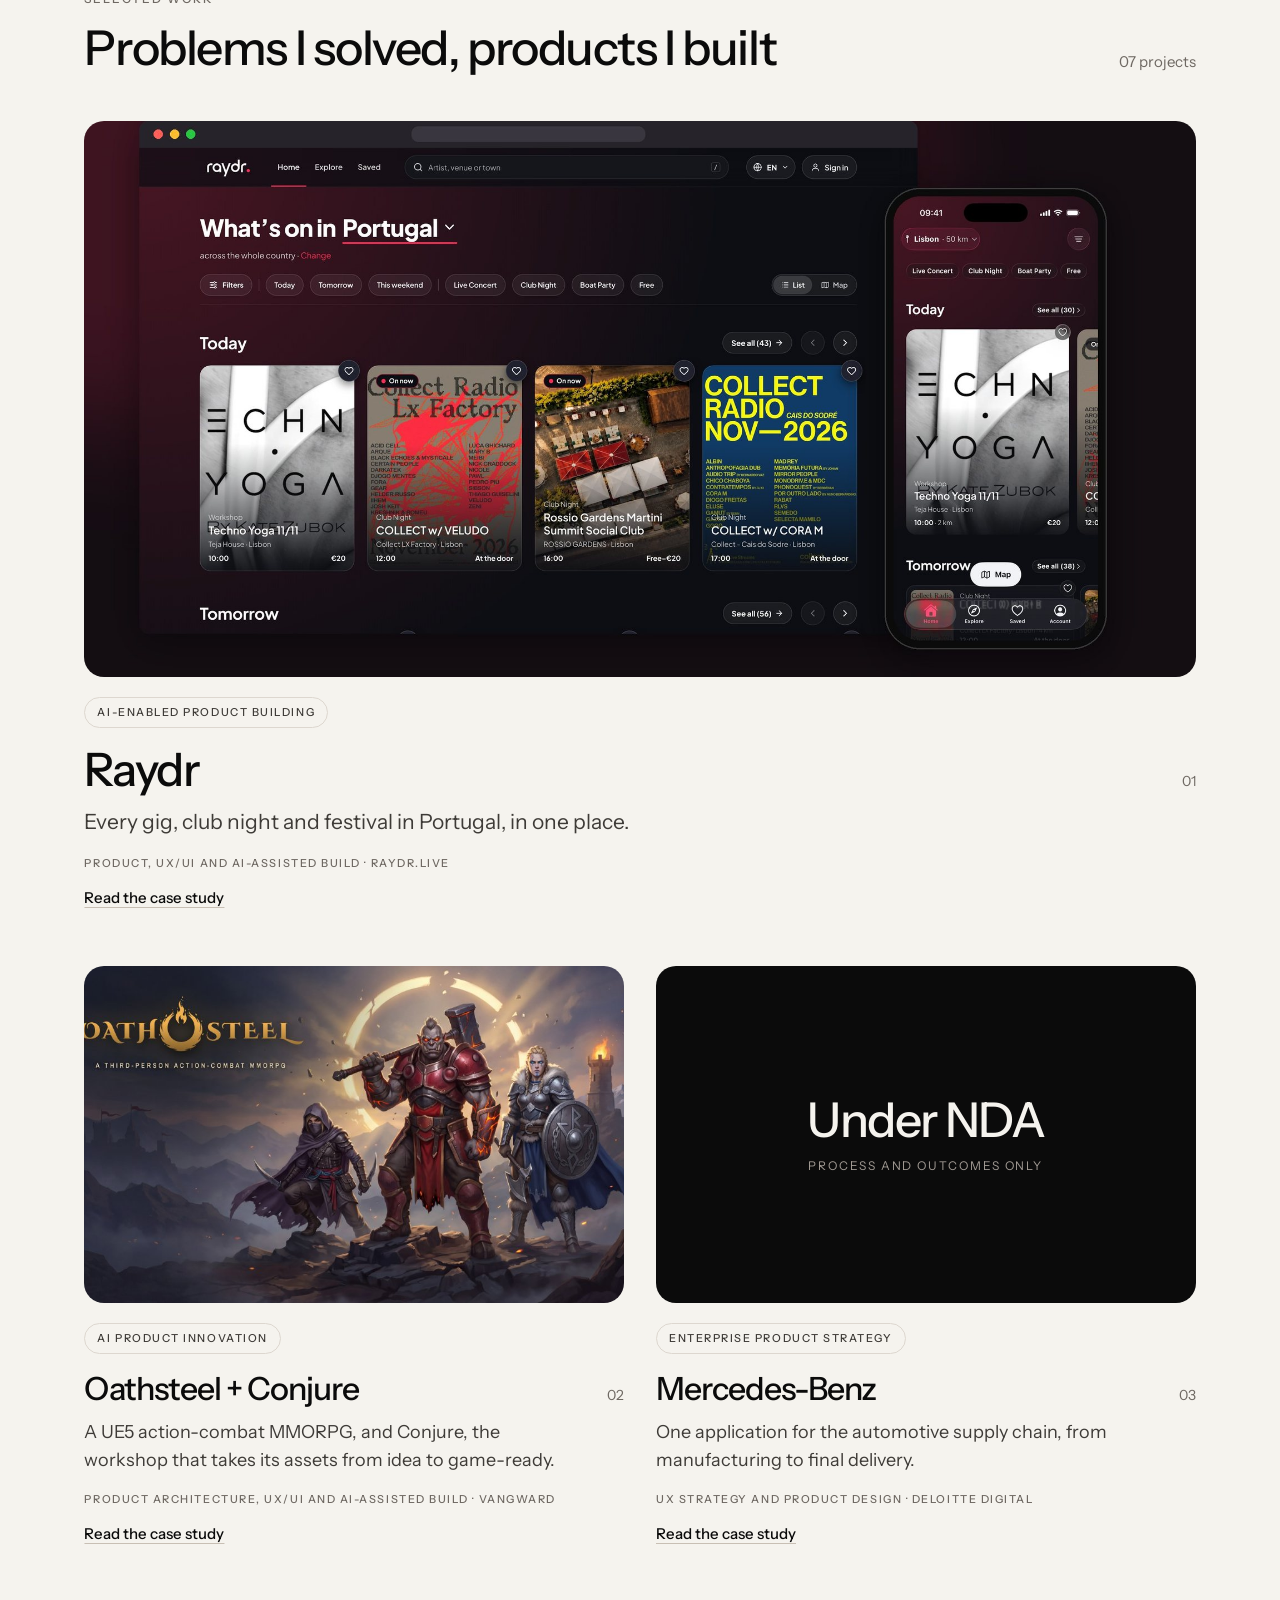
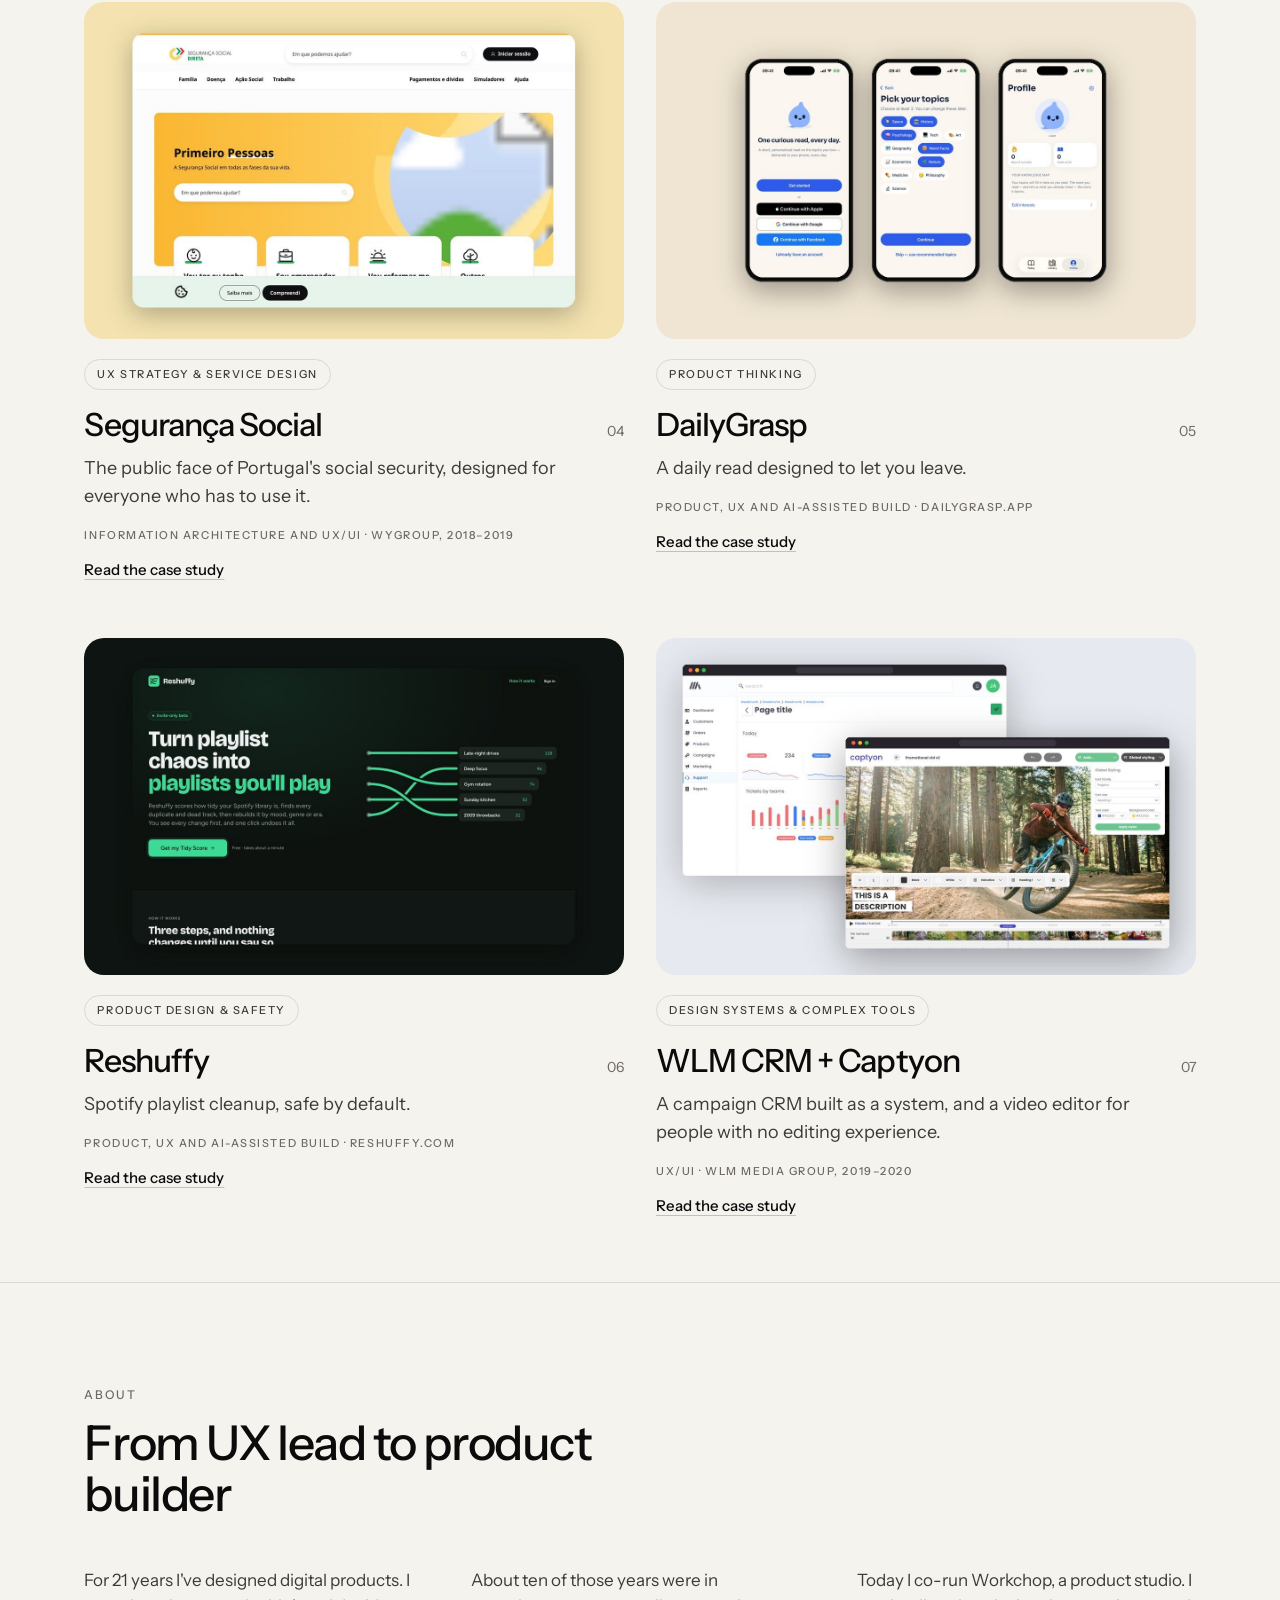
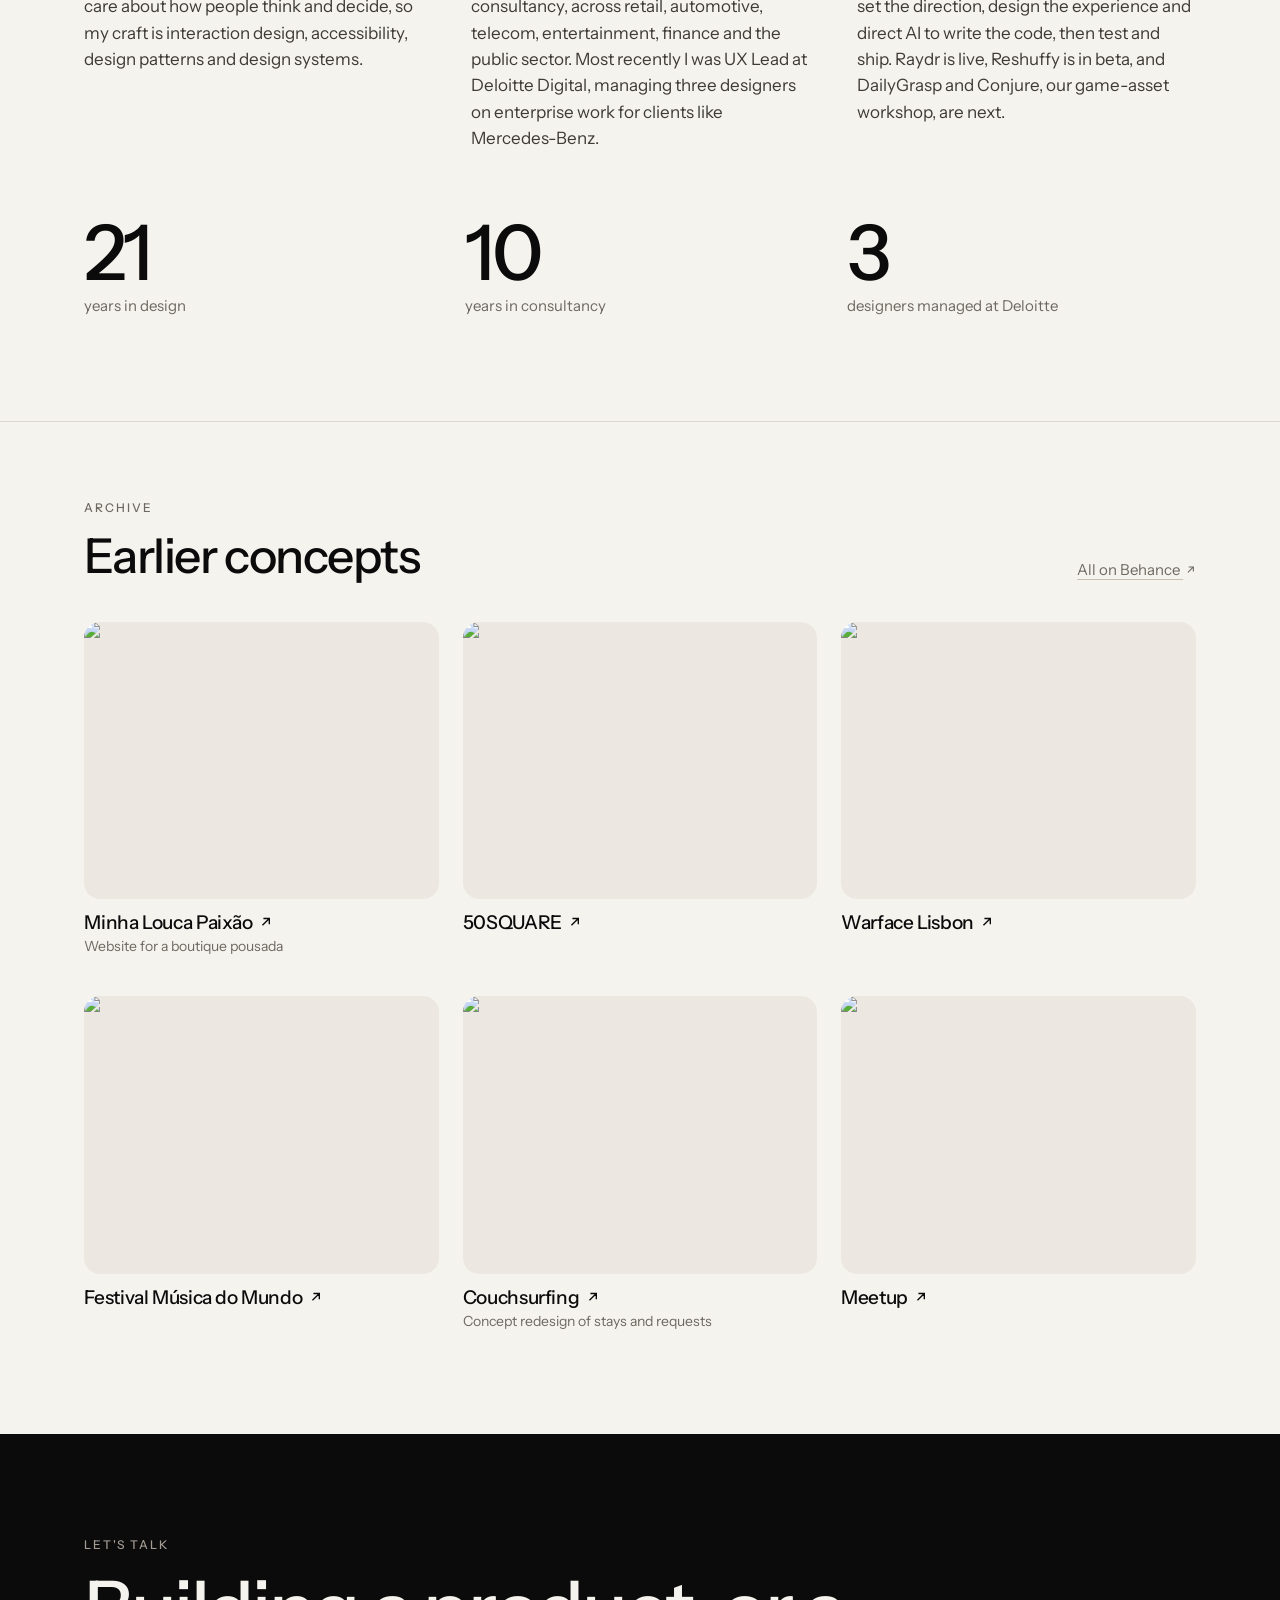
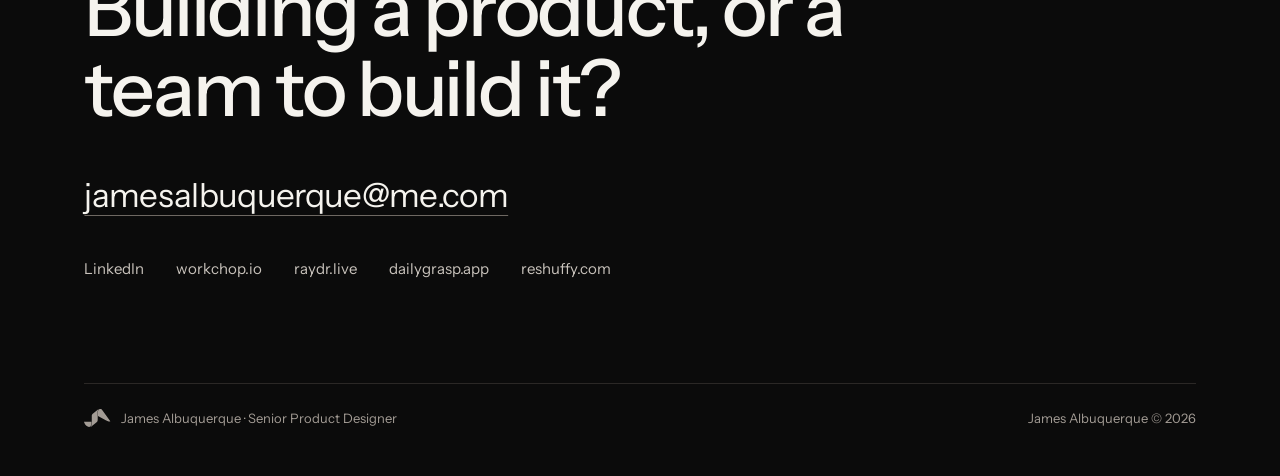
==== commit 4d8afa24: "Add Google Tag Manager (GTM-NP4K4J83) to every page Co-Authored-By: Claude Opus 5.5 <noreply@anthrop" ====
--- a/index.html
+++ b/index.html
@@ -1,6 +1,13 @@
 <!doctype html>
 <html lang="en">
 <head>
+<!-- Google Tag Manager -->
+<script>(function(w,d,s,l,i){w[l]=w[l]||[];w[l].push({'gtm.start':
+new Date().getTime(),event:'gtm.js'});var f=d.getElementsByTagName(s)[0],
+j=d.createElement(s),dl=l!='dataLayer'?'&l='+l:'';j.async=true;j.src=
+'https://www.googletagmanager.com/gtm.js?id='+i+dl;f.parentNode.insertBefore(j,f);
+})(window,document,'script','dataLayer','GTM-NP4K4J83');</script>
+<!-- End Google Tag Manager -->
 <meta charset="utf-8">
 <meta name="viewport" content="width=device-width, initial-scale=1">
 <title>James Albuquerque · Senior Product Designer</title>
@@ -17,6 +24,10 @@
 <link rel="stylesheet" href="assets/site.css?v=cases1">
 </head>
 <body>
+<!-- Google Tag Manager (noscript) -->
+<noscript><iframe src="https://www.googletagmanager.com/ns.html?id=GTM-NP4K4J83"
+height="0" width="0" style="display:none;visibility:hidden"></iframe></noscript>
+<!-- End Google Tag Manager (noscript) -->
 
 <svg width="0" height="0" style="position:absolute" aria-hidden="true">
   <symbol id="ja" viewBox="0 0 186 126">
